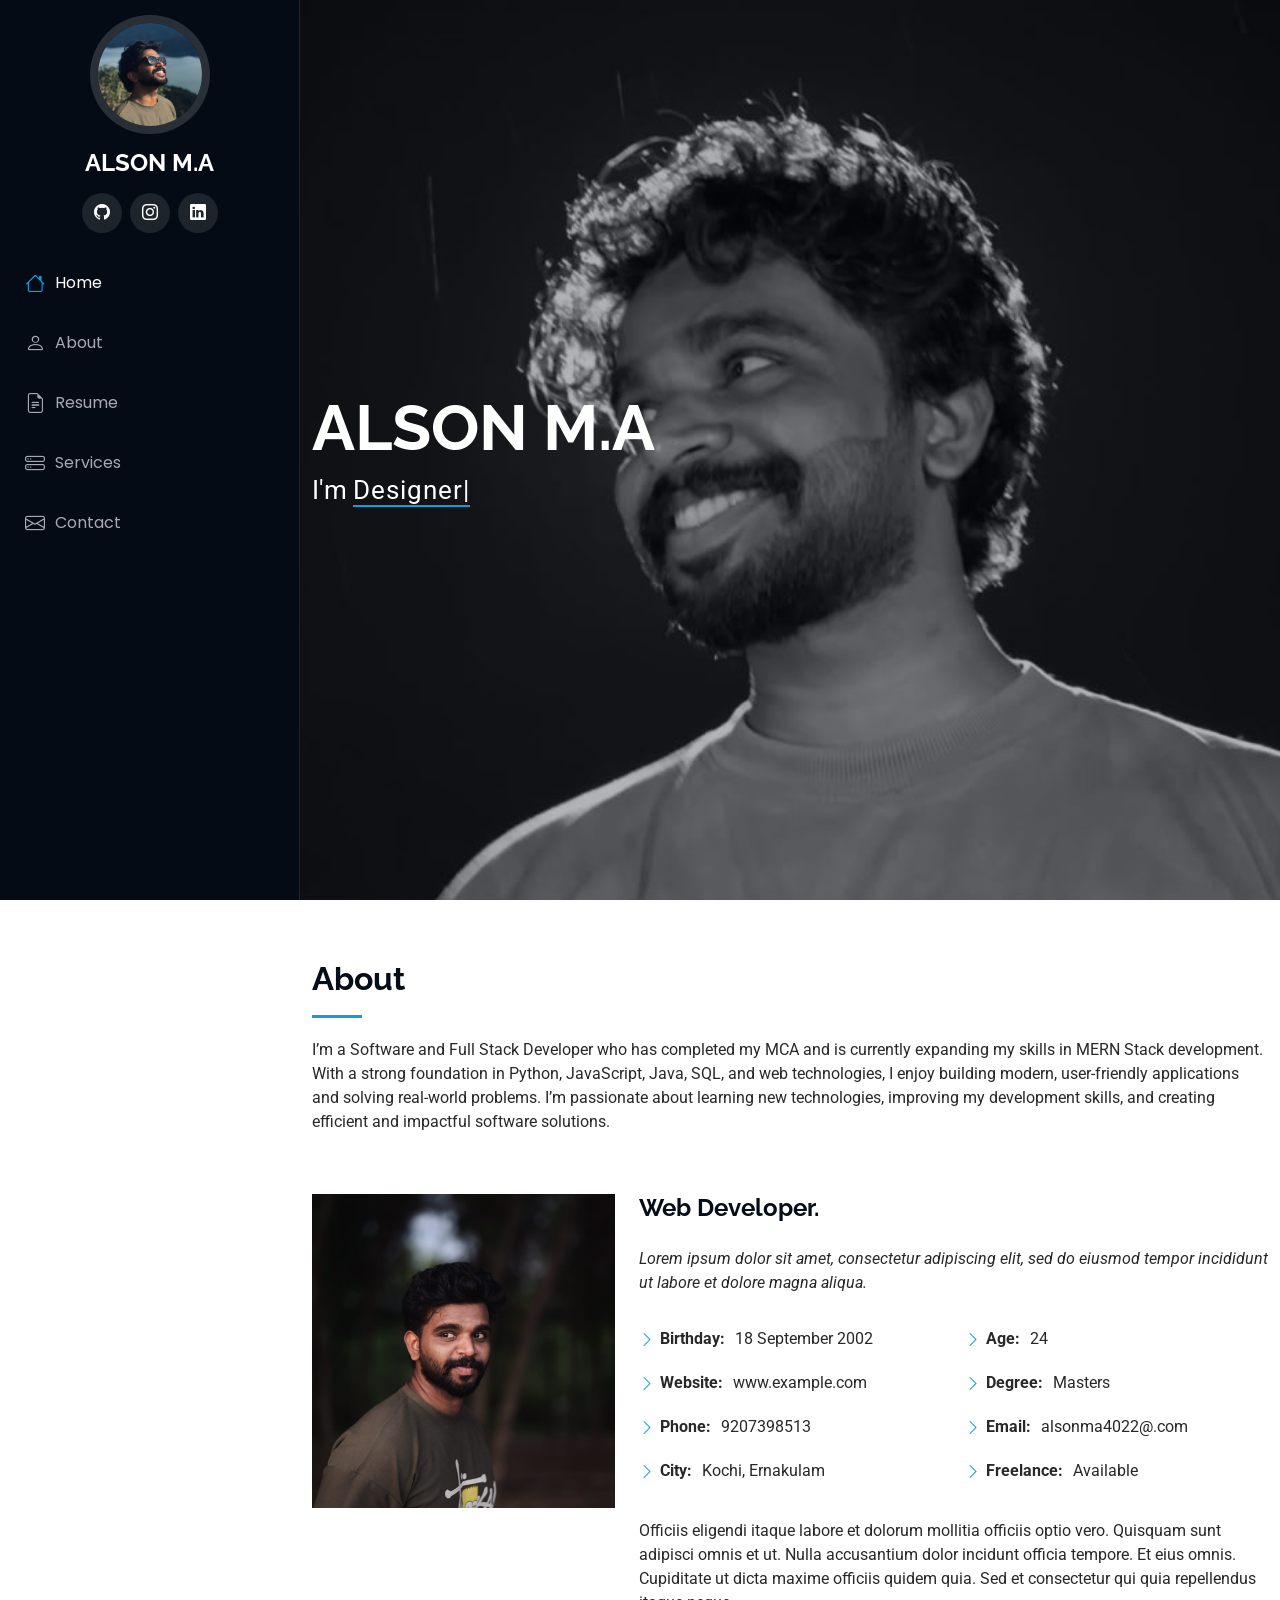
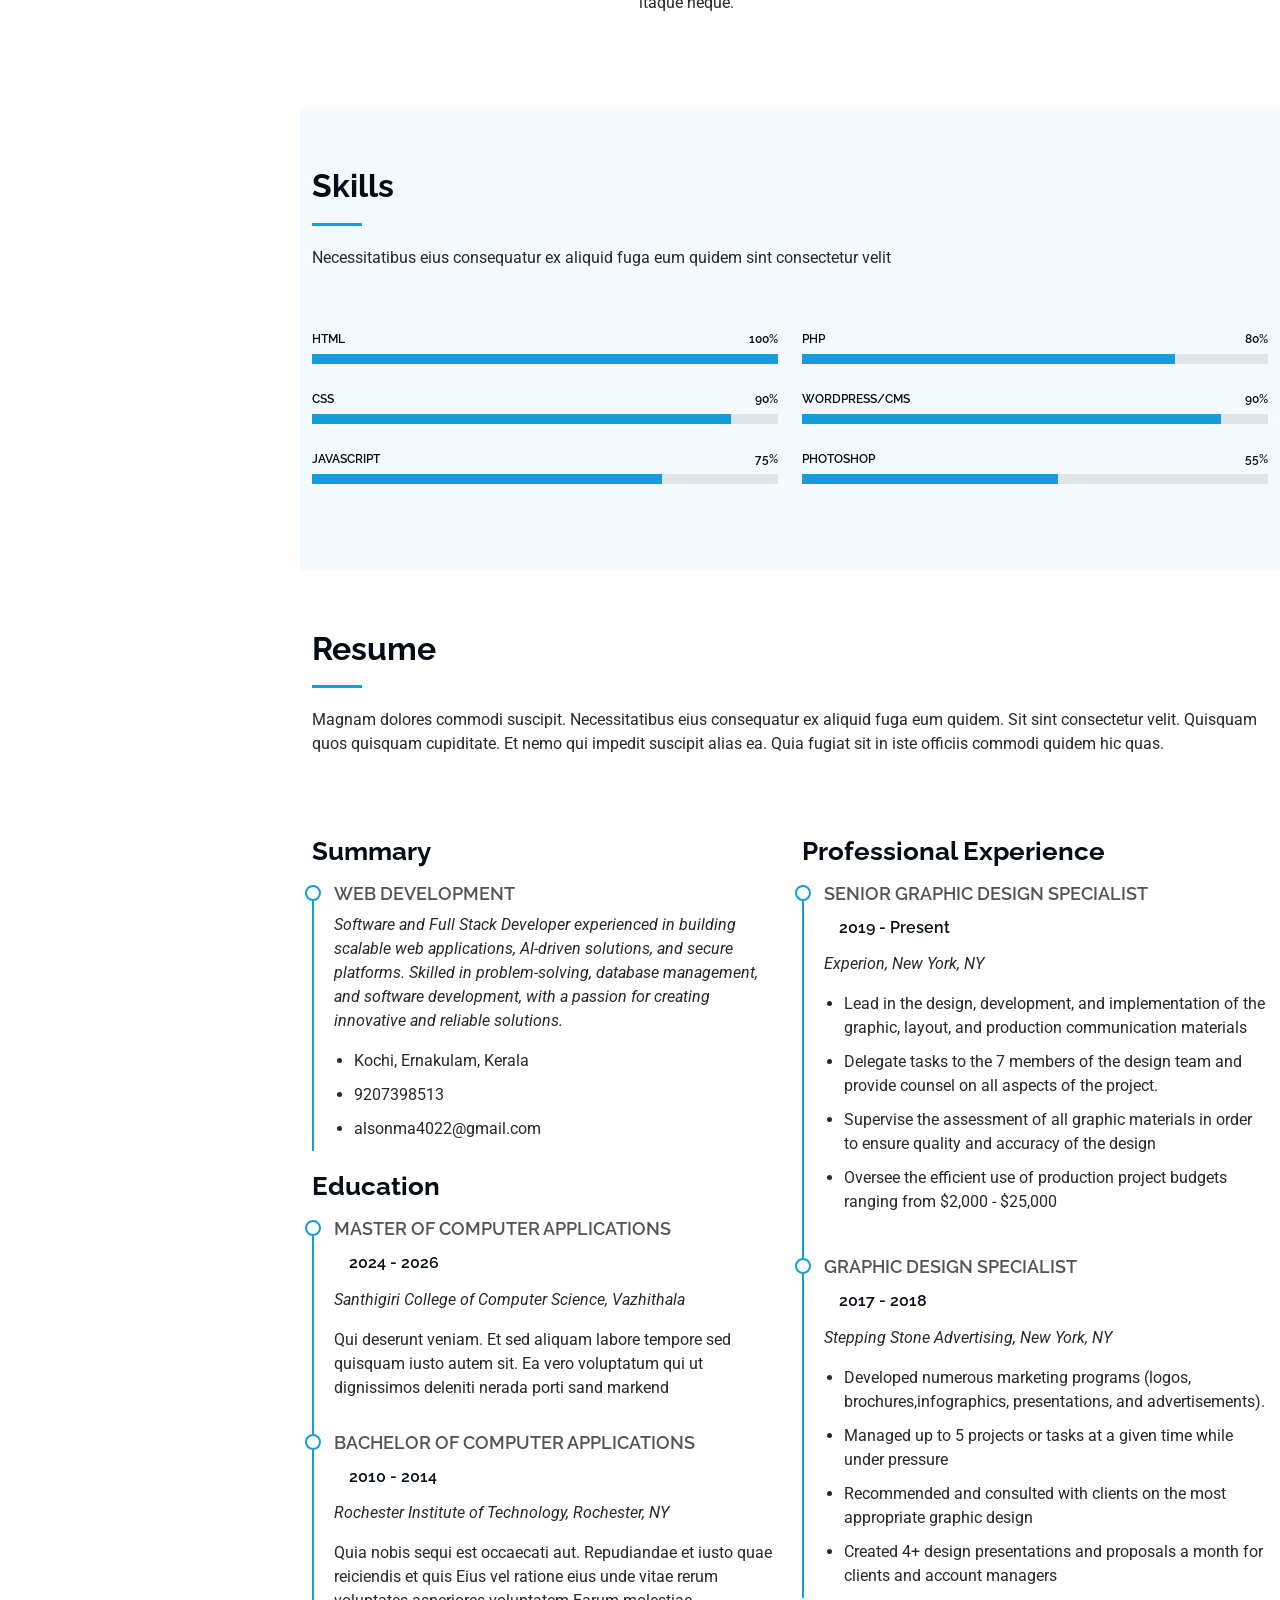
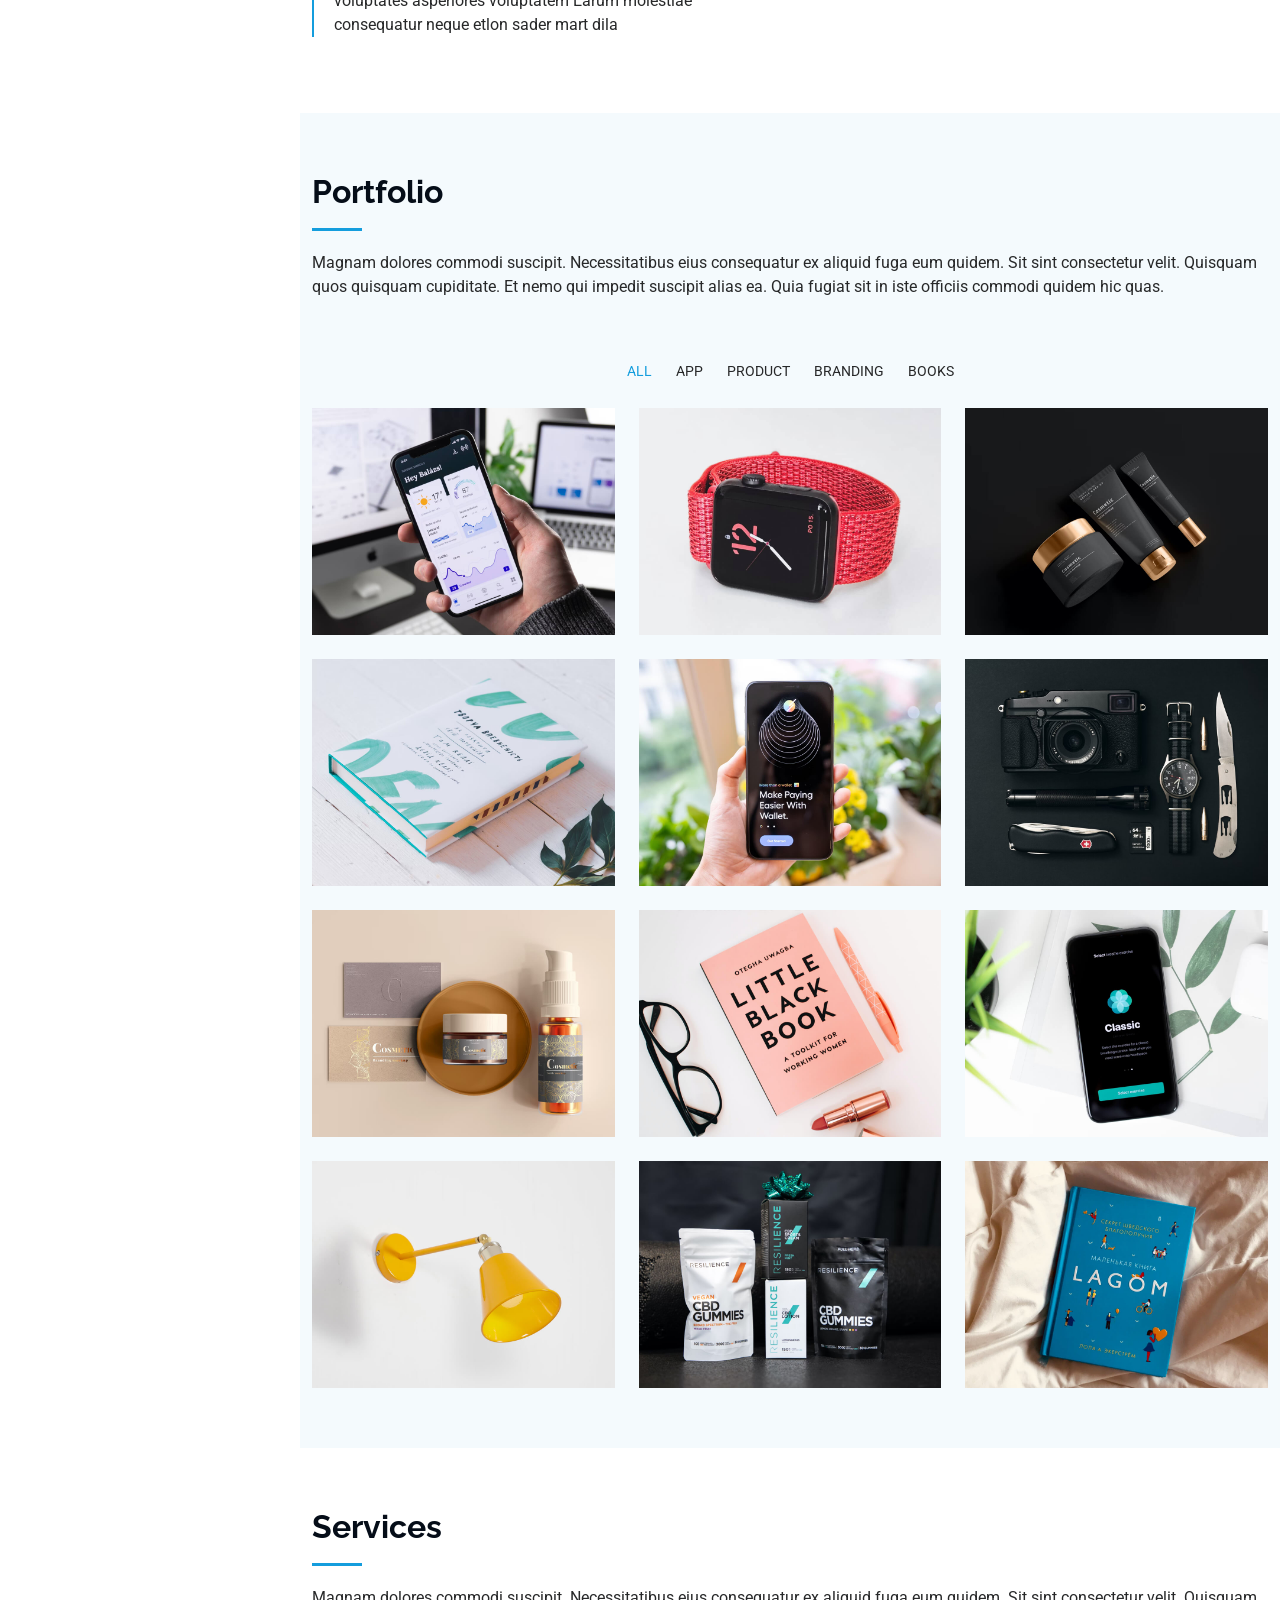
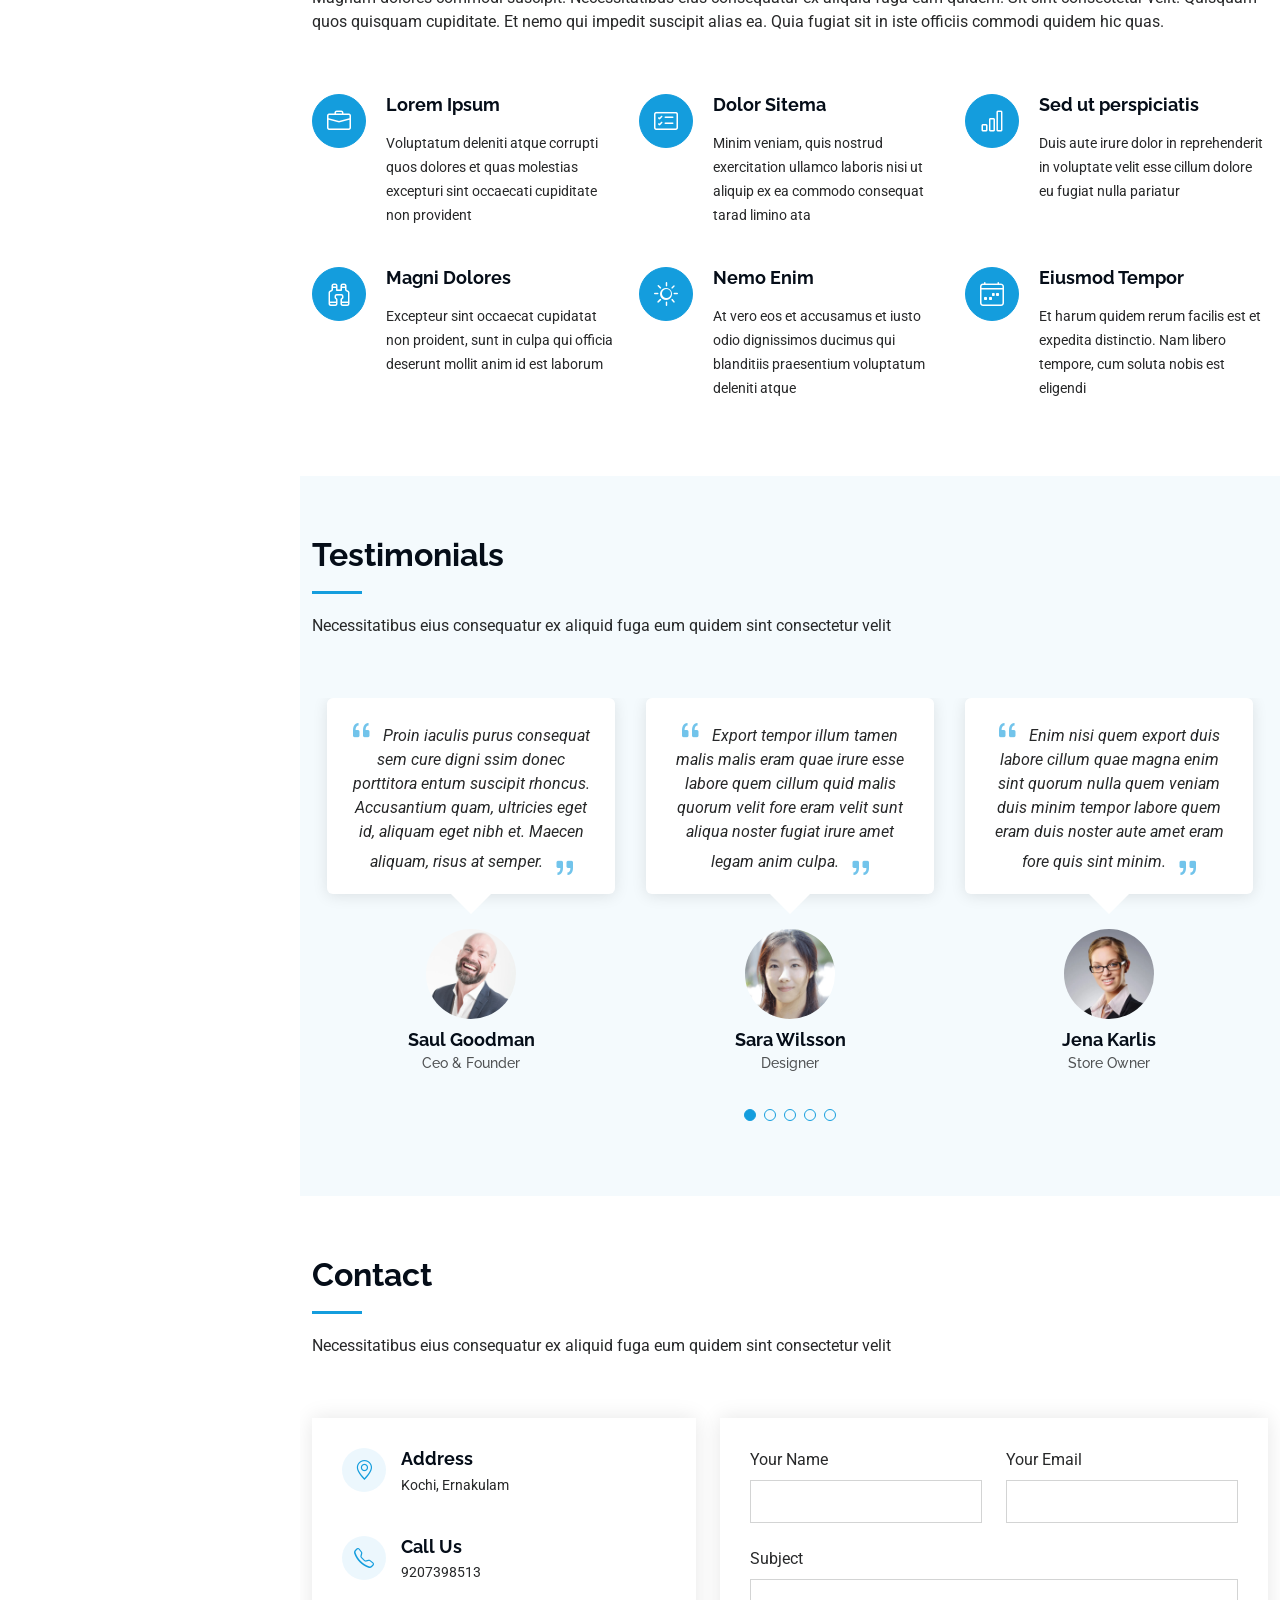
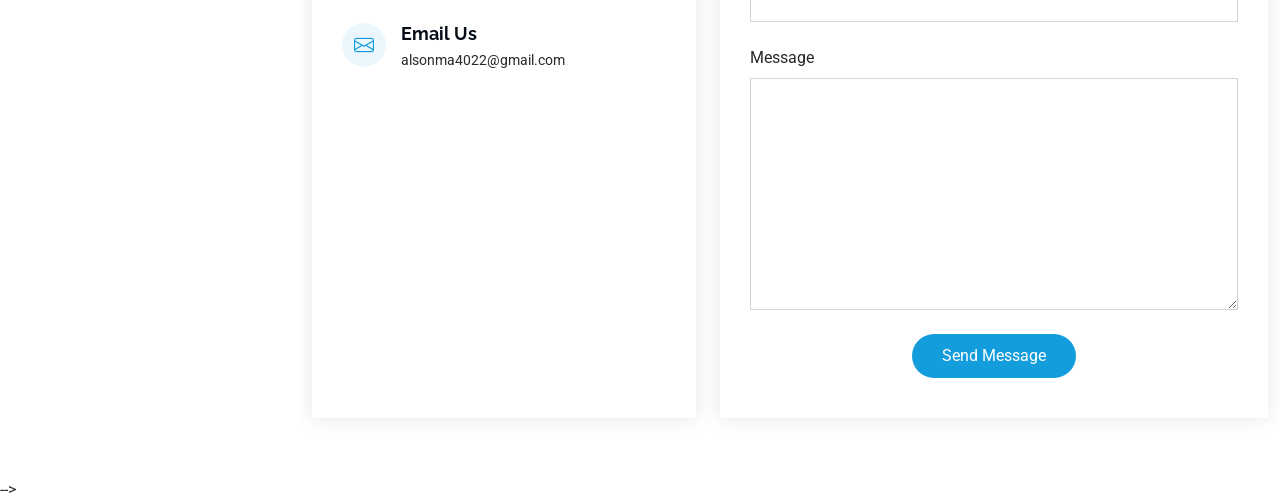
==== index.html @ c5ca5226 "First commit" ====
<!DOCTYPE html>
<html lang="en">

<head>
  <meta charset="utf-8">
  <meta content="width=device-width, initial-scale=1.0" name="viewport">
  <title>ALSON M.A</title>
  <meta content="" name="description">
  <meta content="" name="keywords">

  <!-- Favicons -->
  <link href="assets/img/favicon.png" rel="icon">
  <link href="assets/img/apple-touch-icon.png" rel="apple-touch-icon">

  <!-- Fonts -->
  <link href="https://fonts.googleapis.com" rel="preconnect">
  <link href="https://fonts.gstatic.com" rel="preconnect" crossorigin>
  <link href="https://fonts.googleapis.com/css2?family=Roboto:ital,wght@0,100;0,300;0,400;0,500;0,700;0,900;1,100;1,300;1,400;1,500;1,700;1,900&family=Poppins:ital,wght@0,100;0,200;0,300;0,400;0,500;0,600;0,700;0,800;0,900;1,100;1,200;1,300;1,400;1,500;1,600;1,700;1,800;1,900&family=Raleway:ital,wght@0,100;0,200;0,300;0,400;0,500;0,600;0,700;0,800;0,900;1,100;1,200;1,300;1,400;1,500;1,600;1,700;1,800;1,900&display=swap" rel="stylesheet">

  <!-- Vendor CSS Files -->
  <link href="assets/vendor/bootstrap/css/bootstrap.min.css" rel="stylesheet">
  <link href="assets/vendor/bootstrap-icons/bootstrap-icons.css" rel="stylesheet">
  <link href="assets/vendor/aos/aos.css" rel="stylesheet">
  <link href="assets/vendor/glightbox/css/glightbox.min.css" rel="stylesheet">
  <link href="assets/vendor/swiper/swiper-bundle.min.css" rel="stylesheet">

  <!-- Main CSS File -->
  <link href="assets/css/main.css" rel="stylesheet">

</head>

<body class="index-page">

  <header id="header" class="header dark-background d-flex flex-column">
    <i class="header-toggle d-xl-none bi bi-list"></i>

    <div class="profile-img">
      <img src="assets/img/upper.jpeg" alt="" class="img-fluid rounded-circle">
    </div>

    <a href="index.html" class="logo d-flex align-items-center justify-content-center">
      <!-- Uncomment the line below if you also wish to use an image logo -->
      <!-- <img src="assets/img/logo.png" alt=""> -->
      <h1 class="sitename">ALSON M.A</h1>
    </a>

    <div class="social-links text-center">
      <a href="https://github.com/alsonma" class="twitter"><i class="bi bi-github"></i></a>
      <!-- <a href="#" class="facebook"><i class="bi bi-facebook"></i></a> -->
      <a href="https://www.instagram.com/m.a_alson?igsh=MXd1YWRseTZoY2UweQ%3D%3D&utm_source=qr" class="instagram"><i class="bi bi-instagram"></i></a>
      <a href="www.linkedin.com/in/m-a-alson" class="linkedin"><i class="bi bi-linkedin"></i></a>
    </div>

    <nav id="navmenu" class="navmenu">
      <ul>
        <li><a href="#hero" class="active"><i class="bi bi-house navicon"></i>Home</a></li>
        <li><a href="#about"><i class="bi bi-person navicon"></i> About</a></li>
        <li><a href="#resume"><i class="bi bi-file-earmark-text navicon"></i> Resume</a></li>
        <!-- <li><a href="#portfolio"><i class="bi bi-images navicon"></i> Portfolio</a></li> -->
        <li><a href="#services"><i class="bi bi-hdd-stack navicon"></i> Services</a></li>
        <!-- <li class="dropdown"><a href="#"><i class="bi bi-menu-button navicon"></i> <span>Dropdown</span> <i class="bi bi-chevron-down toggle-dropdown"></i></a>
          <ul>
            <li><a href="#">Dropdown 1</a></li>
            <li class="dropdown"><a href="#"><span>Deep Dropdown</span> <i class="bi bi-chevron-down toggle-dropdown"></i></a>
              <ul>
                <li><a href="#">Deep Dropdown 1</a></li>
                <li><a href="#">Deep Dropdown 2</a></li>
                <li><a href="#">Deep Dropdown 3</a></li>
                <li><a href="#">Deep Dropdown 4</a></li>
                <li><a href="#">Deep Dropdown 5</a></li>
              </ul>
            </li>
            <li><a href="#">Dropdown 2</a></li>
            <li><a href="#">Dropdown 3</a></li>
            <li><a href="#">Dropdown 4</a></li>
          </ul>
        </li> -->
        <li><a href="#contact"><i class="bi bi-envelope navicon"></i> Contact</a></li>
      </ul>
    </nav>

  </header>

  <main class="main">

    <!-- Hero Section -->
    <section id="hero" class="hero section dark-background">

      <img src="assets/img/bw.jpeg" alt="" data-aos="fade-in" class="">

      <div class="container" data-aos="fade-up" data-aos-delay="100">
        <h2>ALSON M.A</h2>
        <p>I'm <span class="typed" data-typed-items="Designer, Developer, Freelancer, Photographer">DEVELOPER</span><span class="typed-cursor typed-cursor--blink" aria-hidden="true"></span><span class="typed-cursor typed-cursor--blink" aria-hidden="true"></span></p>
      </div>

    </section><!-- /Hero Section -->

    <!-- About Section -->
    <section id="about" class="about section">

      <!-- Section Title -->
      <div class="container section-title" data-aos="fade-up">
        <h2>About</h2>
        <p>I’m a Software and Full Stack Developer who has completed my MCA and is currently expanding my skills in MERN Stack development. With a strong foundation in Python, JavaScript, Java, SQL, and web technologies, I enjoy building modern, user-friendly applications and solving real-world problems. I’m passionate about learning new technologies, improving my development skills, and creating efficient and impactful software solutions.
</p>

        </div><!-- End Section Title -->

      <div class="container" data-aos="fade-up" data-aos-delay="100">

        <div class="row gy-4 justify-content-center">
          <div class="col-lg-4">
            <img src="assets/img/straight.jpeg" class="img-fluid" alt="">
          </div>
          <div class="col-lg-8 content">
            <h2>Web Developer.</h2>
            <p class="fst-italic py-3">
              Lorem ipsum dolor sit amet, consectetur adipiscing elit, sed do eiusmod tempor incididunt ut labore et dolore
              magna aliqua.
            </p>
            <div class="row">
              <div class="col-lg-6">
                <ul>
                  <li><i class="bi bi-chevron-right"></i> <strong>Birthday:</strong> <span>18 September 2002</span></li>
                  <li><i class="bi bi-chevron-right"></i> <strong>Website:</strong> <span>www.example.com</span></li>
                  <li><i class="bi bi-chevron-right"></i> <strong>Phone:</strong> <span>9207398513</span></li>
                  <li><i class="bi bi-chevron-right"></i> <strong>City:</strong> <span>Kochi, Ernakulam</span></li>
                </ul>
              </div>
              <div class="col-lg-6">
                <ul>
                  <li><i class="bi bi-chevron-right"></i> <strong>Age:</strong> <span>24</span></li>
                  <li><i class="bi bi-chevron-right"></i> <strong>Degree:</strong> <span>Masters</span></li>
                  <li><i class="bi bi-chevron-right"></i> <strong>Email:</strong> <span>alsonma4022@.com</span></li>
                  <li><i class="bi bi-chevron-right"></i> <strong>Freelance:</strong> <span>Available</span></li>
                </ul>
              </div>
            </div>
            <p class="py-3">
              Officiis eligendi itaque labore et dolorum mollitia officiis optio vero. Quisquam sunt adipisci omnis et ut. Nulla accusantium dolor incidunt officia tempore. Et eius omnis.
              Cupiditate ut dicta maxime officiis quidem quia. Sed et consectetur qui quia repellendus itaque neque.
            </p>
          </div>
        </div>

      </div>

    </section><!-- /About Section -->

    <!-- Stats Section -->
    <!-- <section id="stats" class="stats section">

      <div class="container" data-aos="fade-up" data-aos-delay="100">

        <div class="row gy-4">

          <div class="col-lg-3 col-md-6">
            <div class="stats-item">
              <i class="bi bi-emoji-smile"></i>
              <span data-purecounter-start="0" data-purecounter-end="232" data-purecounter-duration="1" class="purecounter"></span>
              <p><strong>Happy Clients</strong> <span>consequuntur quae</span></p>
            </div>
          </div>

          <div class="col-lg-3 col-md-6">
            <div class="stats-item">
              <i class="bi bi-journal-richtext"></i>
              <span data-purecounter-start="0" data-purecounter-end="521" data-purecounter-duration="1" class="purecounter"></span>
              <p><strong>Projects</strong> <span>adipisci atque cum quia aut</span></p>
            </div>
          </div>

          <div class="col-lg-3 col-md-6">
            <div class="stats-item">
              <i class="bi bi-headset"></i>
              <span data-purecounter-start="0" data-purecounter-end="1453" data-purecounter-duration="1" class="purecounter"></span>
              <p><strong>Hours Of Support</strong> <span>aut commodi quaerat</span></p>
            </div>
          </div>

          <div class="col-lg-3 col-md-6">
            <div class="stats-item">
              <i class="bi bi-people"></i>
              <span data-purecounter-start="0" data-purecounter-end="32" data-purecounter-duration="1" class="purecounter"></span>
              <p><strong>Hard Workers</strong> <span>rerum asperiores dolor</span></p>
            </div>
          </div>

        </div>

      </div>

    </section> -->
    <!-- /Stats Section -->

    <!-- Skills Section -->
    <section id="skills" class="skills section light-background">

      <!-- Section Title -->
      <div class="container section-title" data-aos="fade-up">
        <h2>Skills</h2>
        <p>Necessitatibus eius consequatur ex aliquid fuga eum quidem sint consectetur velit</p>
      </div><!-- End Section Title -->

      <div class="container" data-aos="fade-up" data-aos-delay="100">

        <div class="row skills-content skills-animation">

          <div class="col-lg-6">

            <div class="progress">
              <span class="skill"><span>HTML</span> <i class="val">100%</i></span>
              <div class="progress-bar-wrap">
                <div class="progress-bar" role="progressbar" aria-valuenow="100" aria-valuemin="0" aria-valuemax="100"></div>
              </div>
            </div><!-- End Skills Item -->

            <div class="progress">
              <span class="skill"><span>CSS</span> <i class="val">90%</i></span>
              <div class="progress-bar-wrap">
                <div class="progress-bar" role="progressbar" aria-valuenow="90" aria-valuemin="0" aria-valuemax="100"></div>
              </div>
            </div><!-- End Skills Item -->

            <div class="progress">
              <span class="skill"><span>JavaScript</span> <i class="val">75%</i></span>
              <div class="progress-bar-wrap">
                <div class="progress-bar" role="progressbar" aria-valuenow="75" aria-valuemin="0" aria-valuemax="100"></div>
              </div>
            </div><!-- End Skills Item -->

          </div>

          <div class="col-lg-6">

            <div class="progress">
              <span class="skill"><span>PHP</span> <i class="val">80%</i></span>
              <div class="progress-bar-wrap">
                <div class="progress-bar" role="progressbar" aria-valuenow="80" aria-valuemin="0" aria-valuemax="100"></div>
              </div>
            </div><!-- End Skills Item -->

            <div class="progress">
              <span class="skill"><span>WordPress/CMS</span> <i class="val">90%</i></span>
              <div class="progress-bar-wrap">
                <div class="progress-bar" role="progressbar" aria-valuenow="90" aria-valuemin="0" aria-valuemax="100"></div>
              </div>
            </div><!-- End Skills Item -->

            <div class="progress">
              <span class="skill"><span>Photoshop</span> <i class="val">55%</i></span>
              <div class="progress-bar-wrap">
                <div class="progress-bar" role="progressbar" aria-valuenow="55" aria-valuemin="0" aria-valuemax="100"></div>
              </div>
            </div><!-- End Skills Item -->

          </div>

        </div>

      </div>

    </section><!-- /Skills Section -->

    <!-- Resume Section -->
    <section id="resume" class="resume section">

      <!-- Section Title -->
      <div class="container section-title" data-aos="fade-up">
        <h2>Resume</h2>
        <p>Magnam dolores commodi suscipit. Necessitatibus eius consequatur ex aliquid fuga eum quidem. Sit sint consectetur velit. Quisquam quos quisquam cupiditate. Et nemo qui impedit suscipit alias ea. Quia fugiat sit in iste officiis commodi quidem hic quas.</p>
      </div><!-- End Section Title -->

      <div class="container">

        <div class="row">

          <div class="col-lg-6" data-aos="fade-up" data-aos-delay="100">
            <h3 class="resume-title">Summary</h3>

            <div class="resume-item pb-0">
              <h4>WEB DEVELOPMENT</h4>
              <p><em>Software and Full Stack Developer experienced in building scalable web applications, AI-driven solutions, and secure platforms. Skilled in problem-solving, database management, and software development, with a passion for creating innovative and reliable solutions.</em></p>
              <ul>
                <li>Kochi, Ernakulam, Kerala</li>
                <li>9207398513</li>
                <li>alsonma4022@gmail.com</li>
              </ul>
            </div><!-- Edn Resume Item -->

            <h3 class="resume-title">Education</h3>
            <div class="resume-item">
              <h4>Master of Computer Applications</h4>
              <h5>2024 - 2026</h5>
              <p><em>Santhigiri College of Computer Science, Vazhithala</em></p>
              <p>Qui deserunt veniam. Et sed aliquam labore tempore sed quisquam iusto autem sit. Ea vero voluptatum qui ut dignissimos deleniti nerada porti sand markend</p>
            </div><!-- Edn Resume Item -->

            <div class="resume-item">
              <h4>Bachelor of Computer Applications</h4>
              <h5>2010 - 2014</h5>
              <p><em>Rochester Institute of Technology, Rochester, NY</em></p>
              <p>Quia nobis sequi est occaecati aut. Repudiandae et iusto quae reiciendis et quis Eius vel ratione eius unde vitae rerum voluptates asperiores voluptatem Earum molestiae consequatur neque etlon sader mart dila</p>
            </div><!-- Edn Resume Item -->
            
          </div>
          

          <div class="col-lg-6" data-aos="fade-up" data-aos-delay="200">
            <h3 class="resume-title">Professional Experience</h3>
            <div class="resume-item">
              <h4>Senior graphic design specialist</h4>
              <h5>2019 - Present</h5>
              <p><em>Experion, New York, NY </em></p>
              <ul>
                <li>Lead in the design, development, and implementation of the graphic, layout, and production communication materials</li>
                <li>Delegate tasks to the 7 members of the design team and provide counsel on all aspects of the project. </li>
                <li>Supervise the assessment of all graphic materials in order to ensure quality and accuracy of the design</li>
                <li>Oversee the efficient use of production project budgets ranging from $2,000 - $25,000</li>
              </ul>
            </div><!-- Edn Resume Item -->

            <div class="resume-item">
              <h4>Graphic design specialist</h4>
              <h5>2017 - 2018</h5>
              <p><em>Stepping Stone Advertising, New York, NY</em></p>
              <ul>
                <li>Developed numerous marketing programs (logos, brochures,infographics, presentations, and advertisements).</li>
                <li>Managed up to 5 projects or tasks at a given time while under pressure</li>
                <li>Recommended and consulted with clients on the most appropriate graphic design</li>
                <li>Created 4+ design presentations and proposals a month for clients and account managers</li>
              </ul>
            </div><!-- Edn Resume Item -->

          </div>

        </div>

      </div>

    </section><!-- /Resume Section -->

    <!-- Portfolio Section -->
    <section id="portfolio" class="portfolio section light-background">

      <!-- Section Title -->
      <div class="container section-title" data-aos="fade-up">
        <h2>Portfolio</h2>
        <p>Magnam dolores commodi suscipit. Necessitatibus eius consequatur ex aliquid fuga eum quidem. Sit sint consectetur velit. Quisquam quos quisquam cupiditate. Et nemo qui impedit suscipit alias ea. Quia fugiat sit in iste officiis commodi quidem hic quas.</p>
      </div><!-- End Section Title -->

      <div class="container">

        <div class="isotope-layout" data-default-filter="*" data-layout="masonry" data-sort="original-order">

          <ul class="portfolio-filters isotope-filters" data-aos="fade-up" data-aos-delay="100">
            <li data-filter="*" class="filter-active">All</li>
            <li data-filter=".filter-app">App</li>
            <li data-filter=".filter-product">Product</li>
            <li data-filter=".filter-branding">Branding</li>
            <li data-filter=".filter-books">Books</li>
          </ul><!-- End Portfolio Filters -->

          <div class="row gy-4 isotope-container" data-aos="fade-up" data-aos-delay="200">

            <div class="col-lg-4 col-md-6 portfolio-item isotope-item filter-app">
              <div class="portfolio-content h-100">
                <img src="assets/img/portfolio/app-1.jpg" class="img-fluid" alt="">
                <div class="portfolio-info">
                  <h4>App 1</h4>
                  <p>Lorem ipsum, dolor sit amet consectetur</p>
                  <a href="assets/img/portfolio/app-1.jpg" title="App 1" data-gallery="portfolio-gallery-app" class="glightbox preview-link"><i class="bi bi-zoom-in"></i></a>
                  <a href="portfolio-details.html" title="More Details" class="details-link"><i class="bi bi-link-45deg"></i></a>
                </div>
              </div>
            </div><!-- End Portfolio Item -->

            <div class="col-lg-4 col-md-6 portfolio-item isotope-item filter-product">
              <div class="portfolio-content h-100">
                <img src="assets/img/portfolio/product-1.jpg" class="img-fluid" alt="">
                <div class="portfolio-info">
                  <h4>Product 1</h4>
                  <p>Lorem ipsum, dolor sit amet consectetur</p>
                  <a href="assets/img/portfolio/product-1.jpg" title="Product 1" data-gallery="portfolio-gallery-product" class="glightbox preview-link"><i class="bi bi-zoom-in"></i></a>
                  <a href="portfolio-details.html" title="More Details" class="details-link"><i class="bi bi-link-45deg"></i></a>
                </div>
              </div>
            </div><!-- End Portfolio Item -->

            <div class="col-lg-4 col-md-6 portfolio-item isotope-item filter-branding">
              <div class="portfolio-content h-100">
                <img src="assets/img/portfolio/branding-1.jpg" class="img-fluid" alt="">
                <div class="portfolio-info">
                  <h4>Branding 1</h4>
                  <p>Lorem ipsum, dolor sit amet consectetur</p>
                  <a href="assets/img/portfolio/branding-1.jpg" title="Branding 1" data-gallery="portfolio-gallery-branding" class="glightbox preview-link"><i class="bi bi-zoom-in"></i></a>
                  <a href="portfolio-details.html" title="More Details" class="details-link"><i class="bi bi-link-45deg"></i></a>
                </div>
              </div>
            </div><!-- End Portfolio Item -->

            <div class="col-lg-4 col-md-6 portfolio-item isotope-item filter-books">
              <div class="portfolio-content h-100">
                <img src="assets/img/portfolio/books-1.jpg" class="img-fluid" alt="">
                <div class="portfolio-info">
                  <h4>Books 1</h4>
                  <p>Lorem ipsum, dolor sit amet consectetur</p>
                  <a href="assets/img/portfolio/books-1.jpg" title="Branding 1" data-gallery="portfolio-gallery-book" class="glightbox preview-link"><i class="bi bi-zoom-in"></i></a>
                  <a href="portfolio-details.html" title="More Details" class="details-link"><i class="bi bi-link-45deg"></i></a>
                </div>
              </div>
            </div><!-- End Portfolio Item -->

            <div class="col-lg-4 col-md-6 portfolio-item isotope-item filter-app">
              <div class="portfolio-content h-100">
                <img src="assets/img/portfolio/app-2.jpg" class="img-fluid" alt="">
                <div class="portfolio-info">
                  <h4>App 2</h4>
                  <p>Lorem ipsum, dolor sit amet consectetur</p>
                  <a href="assets/img/portfolio/app-2.jpg" title="App 2" data-gallery="portfolio-gallery-app" class="glightbox preview-link"><i class="bi bi-zoom-in"></i></a>
                  <a href="portfolio-details.html" title="More Details" class="details-link"><i class="bi bi-link-45deg"></i></a>
                </div>
              </div>
            </div><!-- End Portfolio Item -->

            <div class="col-lg-4 col-md-6 portfolio-item isotope-item filter-product">
              <div class="portfolio-content h-100">
                <img src="assets/img/portfolio/product-2.jpg" class="img-fluid" alt="">
                <div class="portfolio-info">
                  <h4>Product 2</h4>
                  <p>Lorem ipsum, dolor sit amet consectetur</p>
                  <a href="assets/img/portfolio/product-2.jpg" title="Product 2" data-gallery="portfolio-gallery-product" class="glightbox preview-link"><i class="bi bi-zoom-in"></i></a>
                  <a href="portfolio-details.html" title="More Details" class="details-link"><i class="bi bi-link-45deg"></i></a>
                </div>
              </div>
            </div><!-- End Portfolio Item -->

            <div class="col-lg-4 col-md-6 portfolio-item isotope-item filter-branding">
              <div class="portfolio-content h-100">
                <img src="assets/img/portfolio/branding-2.jpg" class="img-fluid" alt="">
                <div class="portfolio-info">
                  <h4>Branding 2</h4>
                  <p>Lorem ipsum, dolor sit amet consectetur</p>
                  <a href="assets/img/portfolio/branding-2.jpg" title="Branding 2" data-gallery="portfolio-gallery-branding" class="glightbox preview-link"><i class="bi bi-zoom-in"></i></a>
                  <a href="portfolio-details.html" title="More Details" class="details-link"><i class="bi bi-link-45deg"></i></a>
                </div>
              </div>
            </div><!-- End Portfolio Item -->

            <div class="col-lg-4 col-md-6 portfolio-item isotope-item filter-books">
              <div class="portfolio-content h-100">
                <img src="assets/img/portfolio/books-2.jpg" class="img-fluid" alt="">
                <div class="portfolio-info">
                  <h4>Books 2</h4>
                  <p>Lorem ipsum, dolor sit amet consectetur</p>
                  <a href="assets/img/portfolio/books-2.jpg" title="Branding 2" data-gallery="portfolio-gallery-book" class="glightbox preview-link"><i class="bi bi-zoom-in"></i></a>
                  <a href="portfolio-details.html" title="More Details" class="details-link"><i class="bi bi-link-45deg"></i></a>
                </div>
              </div>
            </div><!-- End Portfolio Item -->

            <div class="col-lg-4 col-md-6 portfolio-item isotope-item filter-app">
              <div class="portfolio-content h-100">
                <img src="assets/img/portfolio/app-3.jpg" class="img-fluid" alt="">
                <div class="portfolio-info">
                  <h4>App 3</h4>
                  <p>Lorem ipsum, dolor sit amet consectetur</p>
                  <a href="assets/img/portfolio/app-3.jpg" title="App 3" data-gallery="portfolio-gallery-app" class="glightbox preview-link"><i class="bi bi-zoom-in"></i></a>
                  <a href="portfolio-details.html" title="More Details" class="details-link"><i class="bi bi-link-45deg"></i></a>
                </div>
              </div>
            </div><!-- End Portfolio Item -->

            <div class="col-lg-4 col-md-6 portfolio-item isotope-item filter-product">
              <div class="portfolio-content h-100">
                <img src="assets/img/portfolio/product-3.jpg" class="img-fluid" alt="">
                <div class="portfolio-info">
                  <h4>Product 3</h4>
                  <p>Lorem ipsum, dolor sit amet consectetur</p>
                  <a href="assets/img/portfolio/product-3.jpg" title="Product 3" data-gallery="portfolio-gallery-product" class="glightbox preview-link"><i class="bi bi-zoom-in"></i></a>
                  <a href="portfolio-details.html" title="More Details" class="details-link"><i class="bi bi-link-45deg"></i></a>
                </div>
              </div>
            </div><!-- End Portfolio Item -->

            <div class="col-lg-4 col-md-6 portfolio-item isotope-item filter-branding">
              <div class="portfolio-content h-100">
                <img src="assets/img/portfolio/branding-3.jpg" class="img-fluid" alt="">
                <div class="portfolio-info">
                  <h4>Branding 3</h4>
                  <p>Lorem ipsum, dolor sit amet consectetur</p>
                  <a href="assets/img/portfolio/branding-3.jpg" title="Branding 2" data-gallery="portfolio-gallery-branding" class="glightbox preview-link"><i class="bi bi-zoom-in"></i></a>
                  <a href="portfolio-details.html" title="More Details" class="details-link"><i class="bi bi-link-45deg"></i></a>
                </div>
              </div>
            </div><!-- End Portfolio Item -->

            <div class="col-lg-4 col-md-6 portfolio-item isotope-item filter-books">
              <div class="portfolio-content h-100">
                <img src="assets/img/portfolio/books-3.jpg" class="img-fluid" alt="">
                <div class="portfolio-info">
                  <h4>Books 3</h4>
                  <p>Lorem ipsum, dolor sit amet consectetur</p>
                  <a href="assets/img/portfolio/books-3.jpg" title="Branding 3" data-gallery="portfolio-gallery-book" class="glightbox preview-link"><i class="bi bi-zoom-in"></i></a>
                  <a href="portfolio-details.html" title="More Details" class="details-link"><i class="bi bi-link-45deg"></i></a>
                </div>
              </div>
            </div><!-- End Portfolio Item -->

          </div><!-- End Portfolio Container -->

        </div>

      </div>

    </section><!-- /Portfolio Section -->

    <!-- Services Section -->
    <section id="services" class="services section">

      <!-- Section Title -->
      <div class="container section-title" data-aos="fade-up">
        <h2>Services</h2>
        <p>Magnam dolores commodi suscipit. Necessitatibus eius consequatur ex aliquid fuga eum quidem. Sit sint consectetur velit. Quisquam quos quisquam cupiditate. Et nemo qui impedit suscipit alias ea. Quia fugiat sit in iste officiis commodi quidem hic quas.</p>
      </div><!-- End Section Title -->

      <div class="container">

        <div class="row gy-4">

          <div class="col-lg-4 col-md-6 service-item d-flex" data-aos="fade-up" data-aos-delay="100">
            <div class="icon flex-shrink-0"><i class="bi bi-briefcase"></i></div>
            <div>
              <h4 class="title"><a href="service-details.html" class="stretched-link">Lorem Ipsum</a></h4>
              <p class="description">Voluptatum deleniti atque corrupti quos dolores et quas molestias excepturi sint occaecati cupiditate non provident</p>
            </div>
          </div>
          <!-- End Service Item -->

          <div class="col-lg-4 col-md-6 service-item d-flex" data-aos="fade-up" data-aos-delay="200">
            <div class="icon flex-shrink-0"><i class="bi bi-card-checklist"></i></div>
            <div>
              <h4 class="title"><a href="service-details.html" class="stretched-link">Dolor Sitema</a></h4>
              <p class="description">Minim veniam, quis nostrud exercitation ullamco laboris nisi ut aliquip ex ea commodo consequat tarad limino ata</p>
            </div>
          </div><!-- End Service Item -->

          <div class="col-lg-4 col-md-6 service-item d-flex" data-aos="fade-up" data-aos-delay="300">
            <div class="icon flex-shrink-0"><i class="bi bi-bar-chart"></i></div>
            <div>
              <h4 class="title"><a href="service-details.html" class="stretched-link">Sed ut perspiciatis</a></h4>
              <p class="description">Duis aute irure dolor in reprehenderit in voluptate velit esse cillum dolore eu fugiat nulla pariatur</p>
            </div>
          </div><!-- End Service Item -->

          <div class="col-lg-4 col-md-6 service-item d-flex" data-aos="fade-up" data-aos-delay="400">
            <div class="icon flex-shrink-0"><i class="bi bi-binoculars"></i></div>
            <div>
              <h4 class="title"><a href="service-details.html" class="stretched-link">Magni Dolores</a></h4>
              <p class="description">Excepteur sint occaecat cupidatat non proident, sunt in culpa qui officia deserunt mollit anim id est laborum</p>
            </div>
          </div><!-- End Service Item -->

          <div class="col-lg-4 col-md-6 service-item d-flex" data-aos="fade-up" data-aos-delay="500">
            <div class="icon flex-shrink-0"><i class="bi bi-brightness-high"></i></div>
            <div>
              <h4 class="title"><a href="service-details.html" class="stretched-link">Nemo Enim</a></h4>
              <p class="description">At vero eos et accusamus et iusto odio dignissimos ducimus qui blanditiis praesentium voluptatum deleniti atque</p>
            </div>
          </div><!-- End Service Item -->

          <div class="col-lg-4 col-md-6 service-item d-flex" data-aos="fade-up" data-aos-delay="600">
            <div class="icon flex-shrink-0"><i class="bi bi-calendar4-week"></i></div>
            <div>
              <h4 class="title"><a href="service-details.html" class="stretched-link">Eiusmod Tempor</a></h4>
              <p class="description">Et harum quidem rerum facilis est et expedita distinctio. Nam libero tempore, cum soluta nobis est eligendi</p>
            </div>
          </div><!-- End Service Item -->

        </div>

      </div>

    </section><!-- /Services Section -->

    <!-- Testimonials Section -->
    <section id="testimonials" class="testimonials section light-background">

      <!-- Section Title -->
      <div class="container section-title" data-aos="fade-up">
        <h2>Testimonials</h2>
        <p>Necessitatibus eius consequatur ex aliquid fuga eum quidem sint consectetur velit</p>
      </div><!-- End Section Title -->

      <div class="container" data-aos="fade-up" data-aos-delay="100">

        <div class="swiper init-swiper">
          <script type="application/json" class="swiper-config">
            {
              "loop": true,
              "speed": 600,
              "autoplay": {
                "delay": 5000
              },
              "slidesPerView": "auto",
              "pagination": {
                "el": ".swiper-pagination",
                "type": "bullets",
                "clickable": true
              },
              "breakpoints": {
                "320": {
                  "slidesPerView": 1,
                  "spaceBetween": 40
                },
                "1200": {
                  "slidesPerView": 3,
                  "spaceBetween": 1
                }
              }
            }
          </script>
          <div class="swiper-wrapper">

            <div class="swiper-slide">
              <div class="testimonial-item">
                <p>
                  <i class="bi bi-quote quote-icon-left"></i>
                  <span>Proin iaculis purus consequat sem cure digni ssim donec porttitora entum suscipit rhoncus. Accusantium quam, ultricies eget id, aliquam eget nibh et. Maecen aliquam, risus at semper.</span>
                  <i class="bi bi-quote quote-icon-right"></i>
                </p>
                <img src="assets/img/testimonials/testimonials-1.jpg" class="testimonial-img" alt="">
                <h3>Saul Goodman</h3>
                <h4>Ceo &amp; Founder</h4>
              </div>
            </div><!-- End testimonial item -->

            <div class="swiper-slide">
              <div class="testimonial-item">
                <p>
                  <i class="bi bi-quote quote-icon-left"></i>
                  <span>Export tempor illum tamen malis malis eram quae irure esse labore quem cillum quid malis quorum velit fore eram velit sunt aliqua noster fugiat irure amet legam anim culpa.</span>
                  <i class="bi bi-quote quote-icon-right"></i>
                </p>
                <img src="assets/img/testimonials/testimonials-2.jpg" class="testimonial-img" alt="">
                <h3>Sara Wilsson</h3>
                <h4>Designer</h4>
              </div>
            </div><!-- End testimonial item -->

            <div class="swiper-slide">
              <div class="testimonial-item">
                <p>
                  <i class="bi bi-quote quote-icon-left"></i>
                  <span>Enim nisi quem export duis labore cillum quae magna enim sint quorum nulla quem veniam duis minim tempor labore quem eram duis noster aute amet eram fore quis sint minim.</span>
                  <i class="bi bi-quote quote-icon-right"></i>
                </p>
                <img src="assets/img/testimonials/testimonials-3.jpg" class="testimonial-img" alt="">
                <h3>Jena Karlis</h3>
                <h4>Store Owner</h4>
              </div>
            </div><!-- End testimonial item -->

            <div class="swiper-slide">
              <div class="testimonial-item">
                <p>
                  <i class="bi bi-quote quote-icon-left"></i>
                  <span>Fugiat enim eram quae cillum dolore dolor amet nulla culpa multos export minim fugiat dolor enim duis veniam ipsum anim magna sunt elit fore quem dolore labore illum veniam.</span>
                  <i class="bi bi-quote quote-icon-right"></i>
                </p>
                <img src="assets/img/testimonials/testimonials-4.jpg" class="testimonial-img" alt="">
                <h3>Matt Brandon</h3>
                <h4>Freelancer</h4>
              </div>
            </div><!-- End testimonial item -->

            <div class="swiper-slide">
              <div class="testimonial-item">
                <p>
                  <i class="bi bi-quote quote-icon-left"></i>
                  <span>Quis quorum aliqua sint quem legam fore sunt eram irure aliqua veniam tempor noster veniam sunt culpa nulla illum cillum fugiat legam esse veniam culpa fore nisi cillum quid.</span>
                  <i class="bi bi-quote quote-icon-right"></i>
                </p>
                <img src="assets/img/testimonials/testimonials-5.jpg" class="testimonial-img" alt="">
                <h3>John Larson</h3>
                <h4>Entrepreneur</h4>
              </div>
            </div><!-- End testimonial item -->

          </div>
          <div class="swiper-pagination"></div>
        </div>

      </div>

    </section><!-- /Testimonials Section -->

    <!-- Contact Section -->
    <section id="contact" class="contact section">

      <!-- Section Title -->
      <div class="container section-title" data-aos="fade-up">
        <h2>Contact</h2>
        <p>Necessitatibus eius consequatur ex aliquid fuga eum quidem sint consectetur velit</p>
      </div><!-- End Section Title -->

      <div class="container" data-aos="fade-up" data-aos-delay="100">

        <div class="row gy-4">

          <div class="col-lg-5">

            <div class="info-wrap">
              <div class="info-item d-flex" data-aos="fade-up" data-aos-delay="200">
                <i class="bi bi-geo-alt flex-shrink-0"></i>
                <div>
                  <h3>Address</h3>
                  <p>Kochi, Ernakulam</p>
                </div>
              </div><!-- End Info Item -->

              <div class="info-item d-flex" data-aos="fade-up" data-aos-delay="300">
                <i class="bi bi-telephone flex-shrink-0"></i>
                <div>
                  <h3>Call Us</h3>
                  <p>9207398513</p>
                </div>
              </div><!-- End Info Item -->

              <div class="info-item d-flex" data-aos="fade-up" data-aos-delay="400">
                <i class="bi bi-envelope flex-shrink-0"></i>
                <div>
                  <h3>Email Us</h3>
                  <p>alsonma4022@gmail.com</p>
                </div>
              </div><!-- End Info Item -->

              <iframe src="https://www.google.com/maps/embed?pb=!1m17!1m12!1m3!1d14227.428914482818!2d76.25949765!3d9.89599455!2m3!1f0!2f0!3f0!3m2!1i1024!2i768!4f13.1!3m2!1m1!2s!5e1!3m2!1sen!2sin!4v1786614306928!5m2!1sen!2sin" frameborder="0" style="border:0; width: 100%; height: 270px;" allowfullscreen="" loading="lazy" referrerpolicy="no-referrer-when-downgrade"></iframe>
            </div>
          </div>

          <div class="col-lg-7">
            <form action="forms/contact.php" method="post" class="php-email-form" data-aos="fade-up" data-aos-delay="200">
              <div class="row gy-4">

                <div class="col-md-6">
                  <label for="name-field" class="pb-2">Your Name</label>
                  <input type="text" name="name" id="name-field" class="form-control" required="">
                </div>

                <div class="col-md-6">
                  <label for="email-field" class="pb-2">Your Email</label>
                  <input type="email" class="form-control" name="email" id="email-field" required="">
                </div>

                <div class="col-md-12">
                  <label for="subject-field" class="pb-2">Subject</label>
                  <input type="text" class="form-control" name="subject" id="subject-field" required="">
                </div>

                <div class="col-md-12">
                  <label for="message-field" class="pb-2">Message</label>
                  <textarea class="form-control" name="message" rows="10" id="message-field" required=""></textarea>
                </div>

                <div class="col-md-12 text-center">
                  <div class="loading">Loading</div>
                  <div class="error-message"></div>
                  <div class="sent-message">Your message has been sent. Thank you!</div>

                  <button type="submit">Send Message</button>
                </div>

              </div>
            </form>
          </div><!-- End Contact Form -->

        </div>

      </div>

    </section><!-- /Contact Section -->

  </main>

   <!-- <footer id="footer" class="footer position-relative light-background">

    <div class="container">
      <div class="copyright text-center ">
        <p>© <span>Copyright</span> <strong class="px-1 sitename">iPortfolio</strong> <span>All Rights Reserved</span></p>
      </div>
      <div class="credits">
        <!-- All the links in the footer should remain intact. -->
        <!-- You can delete the links only if you've purchased the pro version. -->
        <!-- Licensing information: https://bootstrapmade.com/license/ -->
        <!-- Purchase the pro version with working PHP/AJAX contact form: [buy-url] -->
        <!-- Designed by <a href="https://bootstrapmade.com/">BootstrapMade</a> Distributed by <a href="https://themewagon.com">ThemeWagon</a>
      </div>
    </div>

  </footer> --> -->

  <!-- Scroll Top -->
  <a href="#" id="scroll-top" class="scroll-top d-flex align-items-center justify-content-center"><i class="bi bi-arrow-up-short"></i></a>

  <!-- Preloader -->
  <div id="preloader"></div>

  <!-- Vendor JS Files -->
  <script src="assets/vendor/bootstrap/js/bootstrap.bundle.min.js"></script>
  <script src="assets/vendor/php-email-form/validate.js"></script>
  <script src="assets/vendor/aos/aos.js"></script>
  <script src="assets/vendor/typed.js/typed.umd.js"></script>
  <script src="assets/vendor/purecounter/purecounter_vanilla.js"></script>
  <script src="assets/vendor/waypoints/noframework.waypoints.js"></script>
  <script src="assets/vendor/glightbox/js/glightbox.min.js"></script>
  <script src="assets/vendor/imagesloaded/imagesloaded.pkgd.min.js"></script>
  <script src="assets/vendor/isotope-layout/isotope.pkgd.min.js"></script>
  <script src="assets/vendor/swiper/swiper-bundle.min.js"></script>

  <!-- Main JS File -->
  <script src="assets/js/main.js"></script>

</body>

</html>
---- assets/css/main.css ----
/**
* Template Name: iPortfolio
* Template URL: https://bootstrapmade.com/iportfolio-bootstrap-portfolio-websites-template/
* Updated: Jun 29 2024 with Bootstrap v5.3.3
* Author: BootstrapMade.com
* License: https://bootstrapmade.com/license/
*/

/*--------------------------------------------------------------
# Font & Color Variables
# Help: https://bootstrapmade.com/color-system/
--------------------------------------------------------------*/
/* Fonts */
:root {
  --default-font: "Roboto",  system-ui, -apple-system, "Segoe UI", Roboto, "Helvetica Neue", Arial, "Noto Sans", "Liberation Sans", sans-serif, "Apple Color Emoji", "Segoe UI Emoji", "Segoe UI Symbol", "Noto Color Emoji";
  --heading-font: "Raleway",  sans-serif;
  --nav-font: "Poppins",  sans-serif;
}

/* Global Colors - The following color variables are used throughout the website. Updating them here will change the color scheme of the entire website */
:root { 
  --background-color: #ffffff; /* Background color for the entire website, including individual sections */
  --default-color: #272829; /* Default color used for the majority of the text content across the entire website */
  --heading-color: #050d18; /* Color for headings, subheadings and title throughout the website */
  --accent-color: #149ddd; /* Accent color that represents your brand on the website. It's used for buttons, links, and other elements that need to stand out */
  --surface-color: #ffffff; /* The surface color is used as a background of boxed elements within sections, such as cards, icon boxes, or other elements that require a visual separation from the global background. */
  --contrast-color: #ffffff; /* Contrast color for text, ensuring readability against backgrounds of accent, heading, or default colors. */
}

/* Nav Menu Colors - The following color variables are used specifically for the navigation menu. They are separate from the global colors to allow for more customization options */
:root {
  --nav-color: #a8a9b4;  /* The default color of the main navmenu links */
  --nav-hover-color: #ffffff; /* Applied to main navmenu links when they are hovered over or active */
  --nav-mobile-background-color: #040b14; /* Used as the background color for mobile navigation menu */
  --nav-dropdown-background-color: #040b14; /* Used as the background color for dropdown items that appear when hovering over primary navigation items */
  --nav-dropdown-color: #a8a9b4; /* Used for navigation links of the dropdown items in the navigation menu. */
  --nav-dropdown-hover-color: #ffffff; /* Similar to --nav-hover-color, this color is applied to dropdown navigation links when they are hovered over. */
}

/* Color Presets - These classes override global colors when applied to any section or element, providing reuse of the sam color scheme. */

.light-background {
  --background-color: #f4fafd;
  --surface-color: #ffffff;
}

.dark-background {
  --background-color: #040b14;
  --default-color: #ffffff;
  --heading-color: #ffffff;
  --surface-color: #151f2b;
  --contrast-color: #ffffff;
}

/* Smooth scroll */
:root {
  scroll-behavior: smooth;
}

/*--------------------------------------------------------------
# General Styling & Shared Classes
--------------------------------------------------------------*/
body {
  color: var(--default-color);
  background-color: var(--background-color);
  font-family: var(--default-font);
}

a {
  color: var(--accent-color);
  text-decoration: none;
  transition: 0.3s;
}

a:hover {
  color: color-mix(in srgb, var(--accent-color), transparent 25%);
  text-decoration: none;
}

h1,
h2,
h3,
h4,
h5,
h6 {
  color: var(--heading-color);
  font-family: var(--heading-font);
}

/* PHP Email Form Messages
------------------------------*/
.php-email-form .error-message {
  display: none;
  background: #df1529;
  color: #ffffff;
  text-align: left;
  padding: 15px;
  margin-bottom: 24px;
  font-weight: 600;
}

.php-email-form .sent-message {
  display: none;
  color: #ffffff;
  background: #059652;
  text-align: center;
  padding: 15px;
  margin-bottom: 24px;
  font-weight: 600;
}

.php-email-form .loading {
  display: none;
  background: var(--surface-color);
  text-align: center;
  padding: 15px;
  margin-bottom: 24px;
}

.php-email-form .loading:before {
  content: "";
  display: inline-block;
  border-radius: 50%;
  width: 24px;
  height: 24px;
  margin: 0 10px -6px 0;
  border: 3px solid var(--accent-color);
  border-top-color: var(--surface-color);
  animation: php-email-form-loading 1s linear infinite;
}

@keyframes php-email-form-loading {
  0% {
    transform: rotate(0deg);
  }

  100% {
    transform: rotate(360deg);
  }
}

/*--------------------------------------------------------------
# Global Header
--------------------------------------------------------------*/
.header {
  color: var(--default-color);
  background-color: var(--background-color);
  position: fixed;
  top: 0;
  left: 0;
  bottom: 0;
  padding: 0 15px;
  width: 300px;
  transition: all ease-in-out 0.3s;
  overflow-y: auto;
  z-index: 997;
  border-right: 1px solid color-mix(in srgb, var(--default-color), transparent 90%);
}

.header .profile-img img {
  margin: 15px auto;
  display: block;
  width: 120px;
  border: 8px solid color-mix(in srgb, var(--default-color), transparent 85%);
}

.header .logo {
  line-height: 1;
  margin-bottom: 15px;
}

.header .logo img {
  max-height: 32px;
  margin-right: 8px;
}

.header .logo h1 {
  font-size: 24px;
  margin: 0;
  font-weight: 700;
  color: var(--heading-color);
}

.header .social-links {
  margin: 0 0 20px 0;
}

.header .social-links a {
  font-size: 16px;
  display: inline-flex;
  align-items: center;
  justify-content: center;
  background: color-mix(in srgb, var(--default-color), transparent 90%);
  color: var(--default-color);
  margin: 0 2px;
  border-radius: 50%;
  text-align: center;
  width: 40px;
  height: 40px;
  transition: 0.3s;
}

.header .social-links a:hover {
  color: var(--contrast-color);
  background: var(--accent-color);
}

@media (min-width: 1200px) {

  .header~main,
  .header~#footer {
    margin-left: 300px;
  }
}

@media (max-width: 1199px) {
  .header {
    left: -100%;
  }
}

.header.header-show {
  left: 0;
}

.header .header-toggle {
  color: var(--contrast-color);
  background-color: var(--accent-color);
  font-size: 22px;
  display: flex;
  align-items: center;
  justify-content: center;
  width: 40px;
  height: 40px;
  border-radius: 50%;
  cursor: pointer;
  position: fixed;
  top: 15px;
  right: 15px;
  z-index: 9999;
  transition: background-color 0.3s;
}

.header .header-toggle:hover {
  color: var(--contrast-color);
  background-color: color-mix(in srgb, var(--accent-color) 90%, white 15%);
}

/*--------------------------------------------------------------
# Navigation Menu
--------------------------------------------------------------*/
.mobile-nav-toggle {
  display: none;
}

.navmenu {
  padding: 0;
  z-index: 9997;
}

.navmenu ul {
  list-style: none;
  padding: 0 0 20px 0;
  margin: 0;
}

.navmenu a,
.navmenu a:focus {
  color: var(--nav-color);
  padding: 15px 10px;
  font-family: var(--nav-font);
  font-size: 16px;
  font-weight: 400;
  display: flex;
  align-items: center;
  white-space: nowrap;
  transition: 0.3s;
  width: 100%;
}

.navmenu a .navicon,
.navmenu a:focus .navicon {
  font-size: 20px;
  margin-right: 10px;
}

.navmenu a .toggle-dropdown,
.navmenu a:focus .toggle-dropdown {
  font-size: 12px;
  line-height: 0;
  margin-left: auto;
  width: 30px;
  height: 30px;
  display: flex;
  align-items: center;
  justify-content: center;
  border-radius: 50%;
  transition: 0.3s;
  flex-shrink: 0;
  background-color: color-mix(in srgb, var(--accent-color), transparent 90%);
}

.navmenu a .toggle-dropdown:hover,
.navmenu a:focus .toggle-dropdown:hover {
  background-color: var(--accent-color);
  color: var(--contrast-color);
}

.navmenu a:hover,
.navmenu .active,
.navmenu .active:focus {
  color: var(--nav-hover-color);
}

.navmenu a:hover .navicon,
.navmenu .active .navicon,
.navmenu .active:focus .navicon {
  color: var(--accent-color);
}

.navmenu .active .toggle-dropdown,
.navmenu .active:focus .toggle-dropdown {
  background-color: var(--accent-color);
  color: var(--contrast-color);
  transform: rotate(180deg);
}

.navmenu .dropdown {
  display: block;
}

.navmenu .dropdown a,
.navmenu .dropdown a:focus {
  color: --nav-dropdown-color;
}

.navmenu .dropdown a:hover,
.navmenu .dropdown .active,
.navmenu .dropdown .active:focus {
  color: var(--nav-dropdown-hover-color);
}

.navmenu .dropdown ul {
  position: static;
  display: none;
  z-index: 99;
  padding: 5px 10px;
  margin: 5px 10px;
  background-color: var(--nav-dropdown-background-color);
  border: 1px solid color-mix(in srgb, var(--default-color), transparent 90%);
  box-shadow: none;
  transition: all 0.5s ease-in-out;
}

.navmenu .dropdown ul ul {
  background-color: rgba(33, 37, 41, 0.1);
}

.navmenu .dropdown>.dropdown-active {
  display: block;
  background-color: rgba(33, 37, 41, 0.03);
}

/*--------------------------------------------------------------
# Global Footer
--------------------------------------------------------------*/
.footer {
  color: var(--default-color);
  background-color: var(--background-color);
  font-size: 14px;
  padding: 40px 0;
  position: relative;
  border-top: 1px solid color-mix(in srgb, var(--default-color), transparent 90%);
}

.footer .copyright p {
  margin-bottom: 0;
}

.footer .credits {
  margin-top: 4px;
  font-size: 13px;
  text-align: center;
}

/*--------------------------------------------------------------
# Preloader
--------------------------------------------------------------*/
#preloader {
  position: fixed;
  inset: 0;
  z-index: 999999;
  overflow: hidden;
  background: var(--background-color);
  transition: all 0.6s ease-out;
}

#preloader:before {
  content: "";
  position: fixed;
  top: calc(50% - 30px);
  left: calc(50% - 30px);
  border: 6px solid #ffffff;
  border-color: var(--accent-color) transparent var(--accent-color) transparent;
  border-radius: 50%;
  width: 60px;
  height: 60px;
  animation: animate-preloader 1.5s linear infinite;
}

@keyframes animate-preloader {
  0% {
    transform: rotate(0deg);
  }

  100% {
    transform: rotate(360deg);
  }
}

/*--------------------------------------------------------------
# Scroll Top Button
--------------------------------------------------------------*/
.scroll-top {
  position: fixed;
  visibility: hidden;
  opacity: 0;
  right: 15px;
  bottom: -15px;
  z-index: 99999;
  background-color: var(--accent-color);
  width: 44px;
  height: 44px;
  border-radius: 50px;
  transition: all 0.4s;
}

.scroll-top i {
  font-size: 24px;
  color: var(--contrast-color);
  line-height: 0;
}

.scroll-top:hover {
  background-color: color-mix(in srgb, var(--accent-color), transparent 20%);
  color: var(--contrast-color);
}

.scroll-top.active {
  visibility: visible;
  opacity: 1;
  bottom: 15px;
}

/*--------------------------------------------------------------
# Disable aos animation delay on mobile devices
--------------------------------------------------------------*/
@media screen and (max-width: 768px) {
  [data-aos-delay] {
    transition-delay: 0 !important;
  }
}

/*--------------------------------------------------------------
# Global Page Titles & Breadcrumbs
--------------------------------------------------------------*/
.page-title {
  color: var(--default-color);
  background-color: var(--background-color);
  padding: 25px 0;
  position: relative;
}

.page-title h1 {
  font-size: 24px;
  font-weight: 700;
}

.page-title .breadcrumbs ol {
  display: flex;
  flex-wrap: wrap;
  list-style: none;
  padding: 0;
  margin: 0;
  font-size: 14px;
  font-weight: 400;
}

.page-title .breadcrumbs ol li+li {
  padding-left: 10px;
}

.page-title .breadcrumbs ol li+li::before {
  content: "/";
  display: inline-block;
  padding-right: 10px;
  color: color-mix(in srgb, var(--default-color), transparent 70%);
}

/*--------------------------------------------------------------
# Global Sections
--------------------------------------------------------------*/
section,
.section {
  color: var(--default-color);
  background-color: var(--background-color);
  padding: 60px 0;
  overflow: clip;
}

/*--------------------------------------------------------------
# Global Section Titles
--------------------------------------------------------------*/
.section-title {
  padding-bottom: 60px;
  position: relative;
}

.section-title h2 {
  font-size: 32px;
  font-weight: 700;
  margin-bottom: 20px;
  padding-bottom: 20px;
  position: relative;
}

.section-title h2:after {
  content: "";
  position: absolute;
  display: block;
  width: 50px;
  height: 3px;
  background: var(--accent-color);
  left: 0;
  bottom: 0;
}

.section-title p {
  margin-bottom: 0;
}

/*--------------------------------------------------------------
# Hero Section
--------------------------------------------------------------*/
.hero {
  width: 100%;
  min-height: 100vh;
  position: relative;
  padding: 80px 0;
  display: flex;
  align-items: center;
  justify-content: center;
}

.hero img {
  position: absolute;
  inset: 0;
  display: block;
  width: 100%;
  height: 100%;
  object-fit: cover;
  z-index: 1;
}

.hero:before {
  content: "";
  background: color-mix(in srgb, var(--background-color), transparent 70%);
  position: absolute;
  inset: 0;
  z-index: 2;
}

.hero .container {
  position: relative;
  z-index: 3;
}

.hero h2 {
  margin: 0;
  font-size: 64px;
  font-weight: 700;
}

.hero p {
  margin: 5px 0 0 0;
  font-size: 26px;
}

.hero p span {
  letter-spacing: 1px;
  border-bottom: 2px solid var(--accent-color);
}

.hero .social-links {
  margin-top: 25px;
}

.hero .social-links a {
  font-size: 24px;
  display: inline-block;
  color: color-mix(in srgb, var(--default-color), transparent 50%);
  line-height: 1;
  margin-right: 20px;
  transition: 0.3s;
}

.hero .social-links a:hover {
  color: var(--accent-color);
}

@media (max-width: 768px) {
  .hero h2 {
    font-size: 32px;
  }

  .hero p {
    font-size: 20px;
  }
}

/*--------------------------------------------------------------
# About Section
--------------------------------------------------------------*/
.about .content h2 {
  font-weight: 700;
  font-size: 24px;
}

.about .content ul {
  list-style: none;
  padding: 0;
}

.about .content ul li {
  margin-bottom: 20px;
  display: flex;
  align-items: center;
}

.about .content ul strong {
  margin-right: 10px;
}

.about .content ul i {
  font-size: 16px;
  margin-right: 5px;
  color: var(--accent-color);
  line-height: 0;
}

/*--------------------------------------------------------------
# Stats Section
--------------------------------------------------------------*/
.stats .stats-item {
  padding: 30px;
  width: 100%;
}

.stats .stats-item i {
  color: var(--accent-color);
  display: block;
  font-size: 44px;
  float: left;
  line-height: 0;
}

.stats .stats-item .purecounter {
  color: var(--heading-color);
  font-size: 48px;
  line-height: 40px;
  display: block;
  font-weight: 700;
  margin-left: 60px;
}

.stats .stats-item p {
  color: color-mix(in srgb, var(--default-color), transparent 40%);
  padding: 15px 0 0 0;
  margin: 0 0 0 60px;
  font-family: var(--heading-font);
  font-size: 14px;
}

/*--------------------------------------------------------------
# Skills Section
--------------------------------------------------------------*/
.skills .progress {
  height: 60px;
  display: block;
  background: none;
  border-radius: 0;
}

.skills .progress .skill {
  color: var(--heading-color);
  padding: 0;
  margin: 0 0 6px 0;
  text-transform: uppercase;
  display: block;
  font-weight: 600;
  font-family: var(--heading-font);
}

.skills .progress .skill .val {
  float: right;
  font-style: normal;
}

.skills .progress-bar-wrap {
  background: color-mix(in srgb, var(--default-color), transparent 90%);
  height: 10px;
}

.skills .progress-bar {
  width: 1px;
  height: 10px;
  transition: 0.9s;
  background-color: var(--accent-color);
}

/*--------------------------------------------------------------
# Resume Section
--------------------------------------------------------------*/
.resume .resume-title {
  color: var(--heading-color);
  font-size: 26px;
  font-weight: 700;
  margin-top: 20px;
  margin-bottom: 20px;
}

.resume .resume-item {
  padding: 0 0 20px 20px;
  margin-top: -2px;
  border-left: 2px solid var(--accent-color);
  position: relative;
}

.resume .resume-item h4 {
  line-height: 18px;
  font-size: 18px;
  font-weight: 600;
  text-transform: uppercase;
  color: color-mix(in srgb, var(--default-color), transparent 20%);
  margin-bottom: 10px;
}

.resume .resume-item h5 {
  font-size: 16px;
  padding: 5px 15px;
  display: inline-block;
  font-weight: 600;
  margin-bottom: 10px;
}

.resume .resume-item ul {
  padding-left: 20px;
}

.resume .resume-item ul li {
  padding-bottom: 10px;
}

.resume .resume-item:last-child {
  padding-bottom: 0;
}

.resume .resume-item::before {
  content: "";
  position: absolute;
  width: 16px;
  height: 16px;
  border-radius: 50px;
  left: -9px;
  top: 0;
  background: var(--background-color);
  border: 2px solid var(--accent-color);
}

/*--------------------------------------------------------------
# Portfolio Section
--------------------------------------------------------------*/
.portfolio .portfolio-filters {
  padding: 0;
  margin: 0 auto 20px auto;
  list-style: none;
  text-align: center;
}

.portfolio .portfolio-filters li {
  cursor: pointer;
  display: inline-block;
  padding: 0;
  font-size: 14px;
  font-weight: 400;
  margin: 0 10px;
  line-height: 1;
  text-transform: uppercase;
  margin-bottom: 10px;
  transition: all 0.3s ease-in-out;
}

.portfolio .portfolio-filters li:hover,
.portfolio .portfolio-filters li.filter-active {
  color: var(--accent-color);
}

.portfolio .portfolio-filters li:first-child {
  margin-left: 0;
}

.portfolio .portfolio-filters li:last-child {
  margin-right: 0;
}

@media (max-width: 575px) {
  .portfolio .portfolio-filters li {
    font-size: 14px;
    margin: 0 5px;
  }
}

.portfolio .portfolio-content {
  position: relative;
  overflow: hidden;
}

.portfolio .portfolio-content img {
  transition: 0.3s;
}

.portfolio .portfolio-content .portfolio-info {
  opacity: 0;
  position: absolute;
  inset: 0;
  z-index: 3;
  transition: all ease-in-out 0.3s;
  background: rgba(0, 0, 0, 0.6);
  padding: 15px;
}

.portfolio .portfolio-content .portfolio-info h4 {
  font-size: 14px;
  padding: 5px 10px;
  font-weight: 400;
  color: #ffffff;
  display: inline-block;
  background-color: var(--accent-color);
}

.portfolio .portfolio-content .portfolio-info p {
  position: absolute;
  bottom: 10px;
  text-align: center;
  display: inline-block;
  left: 0;
  right: 0;
  font-size: 16px;
  font-weight: 600;
  color: rgba(255, 255, 255, 0.8);
}

.portfolio .portfolio-content .portfolio-info .preview-link,
.portfolio .portfolio-content .portfolio-info .details-link {
  position: absolute;
  left: calc(50% - 40px);
  font-size: 26px;
  top: calc(50% - 14px);
  color: #fff;
  transition: 0.3s;
  line-height: 1.2;
}

.portfolio .portfolio-content .portfolio-info .preview-link:hover,
.portfolio .portfolio-content .portfolio-info .details-link:hover {
  color: var(--accent-color);
}

.portfolio .portfolio-content .portfolio-info .details-link {
  left: 50%;
  font-size: 34px;
  line-height: 0;
}

.portfolio .portfolio-content:hover .portfolio-info {
  opacity: 1;
}

.portfolio .portfolio-content:hover img {
  transform: scale(1.1);
}

/*--------------------------------------------------------------
# Services Section
--------------------------------------------------------------*/
.services .service-item {
  position: relative;
}

.services .service-item .icon {
  background: var(--accent-color);
  display: flex;
  align-items: center;
  justify-content: center;
  width: 54px;
  height: 54px;
  border-radius: 50%;
  transition: 0.5s;
  border: 1px solid var(--accent-color);
  margin-right: 20px;
}

.services .service-item .icon i {
  color: var(--contrast-color);
  font-size: 24px;
  line-height: 0;
}

.services .service-item:hover .icon {
  background: var(--surface-color);
}

.services .service-item:hover .icon i {
  color: var(--accent-color);
}

.services .service-item .title {
  font-weight: 700;
  margin-bottom: 15px;
  font-size: 18px;
}

.services .service-item .title a {
  color: var(--heading-color);
}

.services .service-item .title a:hover {
  color: var(--accent-color);
}

.services .service-item .description {
  line-height: 24px;
  font-size: 14px;
}

/*--------------------------------------------------------------
# Testimonials Section
--------------------------------------------------------------*/
.testimonials .testimonials-carousel,
.testimonials .testimonials-slider {
  overflow: hidden;
}

.testimonials .testimonial-item {
  box-sizing: content-box;
  text-align: center;
  min-height: 320px;
}

.testimonials .testimonial-item .testimonial-img {
  width: 90px;
  border-radius: 50%;
  margin: 0 auto;
}

.testimonials .testimonial-item h3 {
  font-size: 18px;
  font-weight: bold;
  margin: 10px 0 5px 0;
}

.testimonials .testimonial-item h4 {
  font-size: 14px;
  color: color-mix(in srgb, var(--default-color), transparent 20%);
  margin: 0;
}

.testimonials .testimonial-item .quote-icon-left,
.testimonials .testimonial-item .quote-icon-right {
  color: color-mix(in srgb, var(--accent-color), transparent 40%);
  font-size: 26px;
  line-height: 0;
}

.testimonials .testimonial-item .quote-icon-left {
  display: inline-block;
  left: -5px;
  position: relative;
}

.testimonials .testimonial-item .quote-icon-right {
  display: inline-block;
  right: -5px;
  position: relative;
  top: 10px;
  transform: scale(-1, -1);
}

.testimonials .testimonial-item p {
  font-style: italic;
  margin: 0 15px 15px 15px;
  padding: 20px;
  background-color: var(--surface-color);
  position: relative;
  margin-bottom: 35px;
  border-radius: 6px;
  box-shadow: 0px 2px 15px rgba(0, 0, 0, 0.1);
}

.testimonials .testimonial-item p::after {
  content: "";
  width: 0;
  height: 0;
  border-top: 20px solid var(--surface-color);
  border-right: 20px solid transparent;
  border-left: 20px solid transparent;
  position: absolute;
  bottom: -20px;
  left: calc(50% - 20px);
}

.testimonials .swiper-wrapper {
  height: auto;
}

.testimonials .swiper-pagination {
  margin-top: 40px;
  position: relative;
}

.testimonials .swiper-pagination .swiper-pagination-bullet {
  width: 12px;
  height: 12px;
  background-color: var(--background-color);
  opacity: 1;
  border: 1px solid var(--accent-color);
}

.testimonials .swiper-pagination .swiper-pagination-bullet-active {
  background-color: var(--accent-color);
}

/*--------------------------------------------------------------
# Contact Section
--------------------------------------------------------------*/
.contact .info-wrap {
  background-color: var(--surface-color);
  box-shadow: 0px 0px 20px rgba(0, 0, 0, 0.1);
  padding: 30px;
}

@media (max-width: 575px) {
  .contact .info-wrap {
    padding: 20px;
  }
}

.contact .info-item {
  margin-bottom: 40px;
}

.contact .info-item i {
  font-size: 20px;
  color: var(--accent-color);
  background: color-mix(in srgb, var(--accent-color), transparent 92%);
  width: 44px;
  height: 44px;
  display: flex;
  justify-content: center;
  align-items: center;
  border-radius: 50px;
  transition: all 0.3s ease-in-out;
  margin-right: 15px;
}

.contact .info-item h3 {
  padding: 0;
  font-size: 18px;
  font-weight: 700;
  margin-bottom: 5px;
}

.contact .info-item p {
  padding: 0;
  margin-bottom: 0;
  font-size: 14px;
}

.contact .info-item:hover i {
  background: var(--accent-color);
  color: var(--contrast-color);
}

.contact .php-email-form {
  background-color: var(--surface-color);
  height: 100%;
  padding: 30px;
  box-shadow: 0px 0px 20px rgba(0, 0, 0, 0.1);
}

@media (max-width: 575px) {
  .contact .php-email-form {
    padding: 20px;
  }
}

.contact .php-email-form input[type=text],
.contact .php-email-form input[type=email],
.contact .php-email-form textarea {
  font-size: 14px;
  padding: 10px 15px;
  box-shadow: none;
  border-radius: 0;
  color: var(--default-color);
  background-color: var(--surface-color);
  border-color: color-mix(in srgb, var(--default-color), transparent 80%);
}

.contact .php-email-form input[type=text]:focus,
.contact .php-email-form input[type=email]:focus,
.contact .php-email-form textarea:focus {
  border-color: var(--accent-color);
}

.contact .php-email-form input[type=text]::placeholder,
.contact .php-email-form input[type=email]::placeholder,
.contact .php-email-form textarea::placeholder {
  color: color-mix(in srgb, var(--default-color), transparent 70%);
}

.contact .php-email-form button[type=submit] {
  color: var(--contrast-color);
  background: var(--accent-color);
  border: 0;
  padding: 10px 30px;
  transition: 0.4s;
  border-radius: 50px;
}

.contact .php-email-form button[type=submit]:hover {
  background: color-mix(in srgb, var(--accent-color), transparent 25%);
}

/*--------------------------------------------------------------
# Portfolio Details Section
--------------------------------------------------------------*/
.portfolio-details .portfolio-details-slider img {
  width: 100%;
}

.portfolio-details .portfolio-details-slider .swiper-pagination {
  margin-top: 20px;
  position: relative;
}

.portfolio-details .portfolio-details-slider .swiper-pagination .swiper-pagination-bullet {
  width: 12px;
  height: 12px;
  background-color: color-mix(in srgb, var(--default-color), transparent 85%);
  opacity: 1;
}

.portfolio-details .portfolio-details-slider .swiper-pagination .swiper-pagination-bullet-active {
  background-color: var(--accent-color);
}

.portfolio-details .portfolio-info {
  padding: 30px;
  box-shadow: 0px 0 30px rgba(0, 0, 0, 0.1);
}

.portfolio-details .portfolio-info h3 {
  font-size: 22px;
  font-weight: 700;
  margin-bottom: 20px;
  padding-bottom: 20px;
  border-bottom: 1px solid color-mix(in srgb, var(--default-color), transparent 85%);
}

.portfolio-details .portfolio-info ul {
  list-style: none;
  padding: 0;
  font-size: 15px;
}

.portfolio-details .portfolio-info ul li+li {
  margin-top: 10px;
}

.portfolio-details .portfolio-description {
  padding-top: 30px;
}

.portfolio-details .portfolio-description h2 {
  font-size: 26px;
  font-weight: 700;
  margin-bottom: 20px;
}

.portfolio-details .portfolio-description p {
  padding: 0;
  color: color-mix(in srgb, var(--default-color), transparent 30%);
}

/*--------------------------------------------------------------
# Service Details Section
--------------------------------------------------------------*/
.service-details .services-list {
  padding: 10px 30px;
  border: 1px solid color-mix(in srgb, var(--default-color), transparent 90%);
  margin-bottom: 20px;
}

.service-details .services-list a {
  display: block;
  line-height: 1;
  padding: 8px 0 8px 15px;
  border-left: 3px solid color-mix(in srgb, var(--default-color), transparent 70%);
  margin: 20px 0;
  color: color-mix(in srgb, var(--default-color), transparent 20%);
  transition: 0.3s;
}

.service-details .services-list a.active {
  color: var(--heading-color);
  font-weight: 700;
  border-color: var(--accent-color);
}

.service-details .services-list a:hover {
  border-color: var(--accent-color);
}

.service-details .services-img {
  margin-bottom: 20px;
}

.service-details h3 {
  font-size: 26px;
  font-weight: 700;
}

.service-details h4 {
  font-size: 20px;
  font-weight: 700;
}

.service-details p {
  font-size: 15px;
}

.service-details ul {
  list-style: none;
  padding: 0;
  font-size: 15px;
}

.service-details ul li {
  padding: 5px 0;
  display: flex;
  align-items: center;
}

.service-details ul i {
  font-size: 20px;
  margin-right: 8px;
  color: var(--accent-color);
}

/*--------------------------------------------------------------
# Starter Section Section
--------------------------------------------------------------*/
.starter-section {
  /* Add your styles here */
}
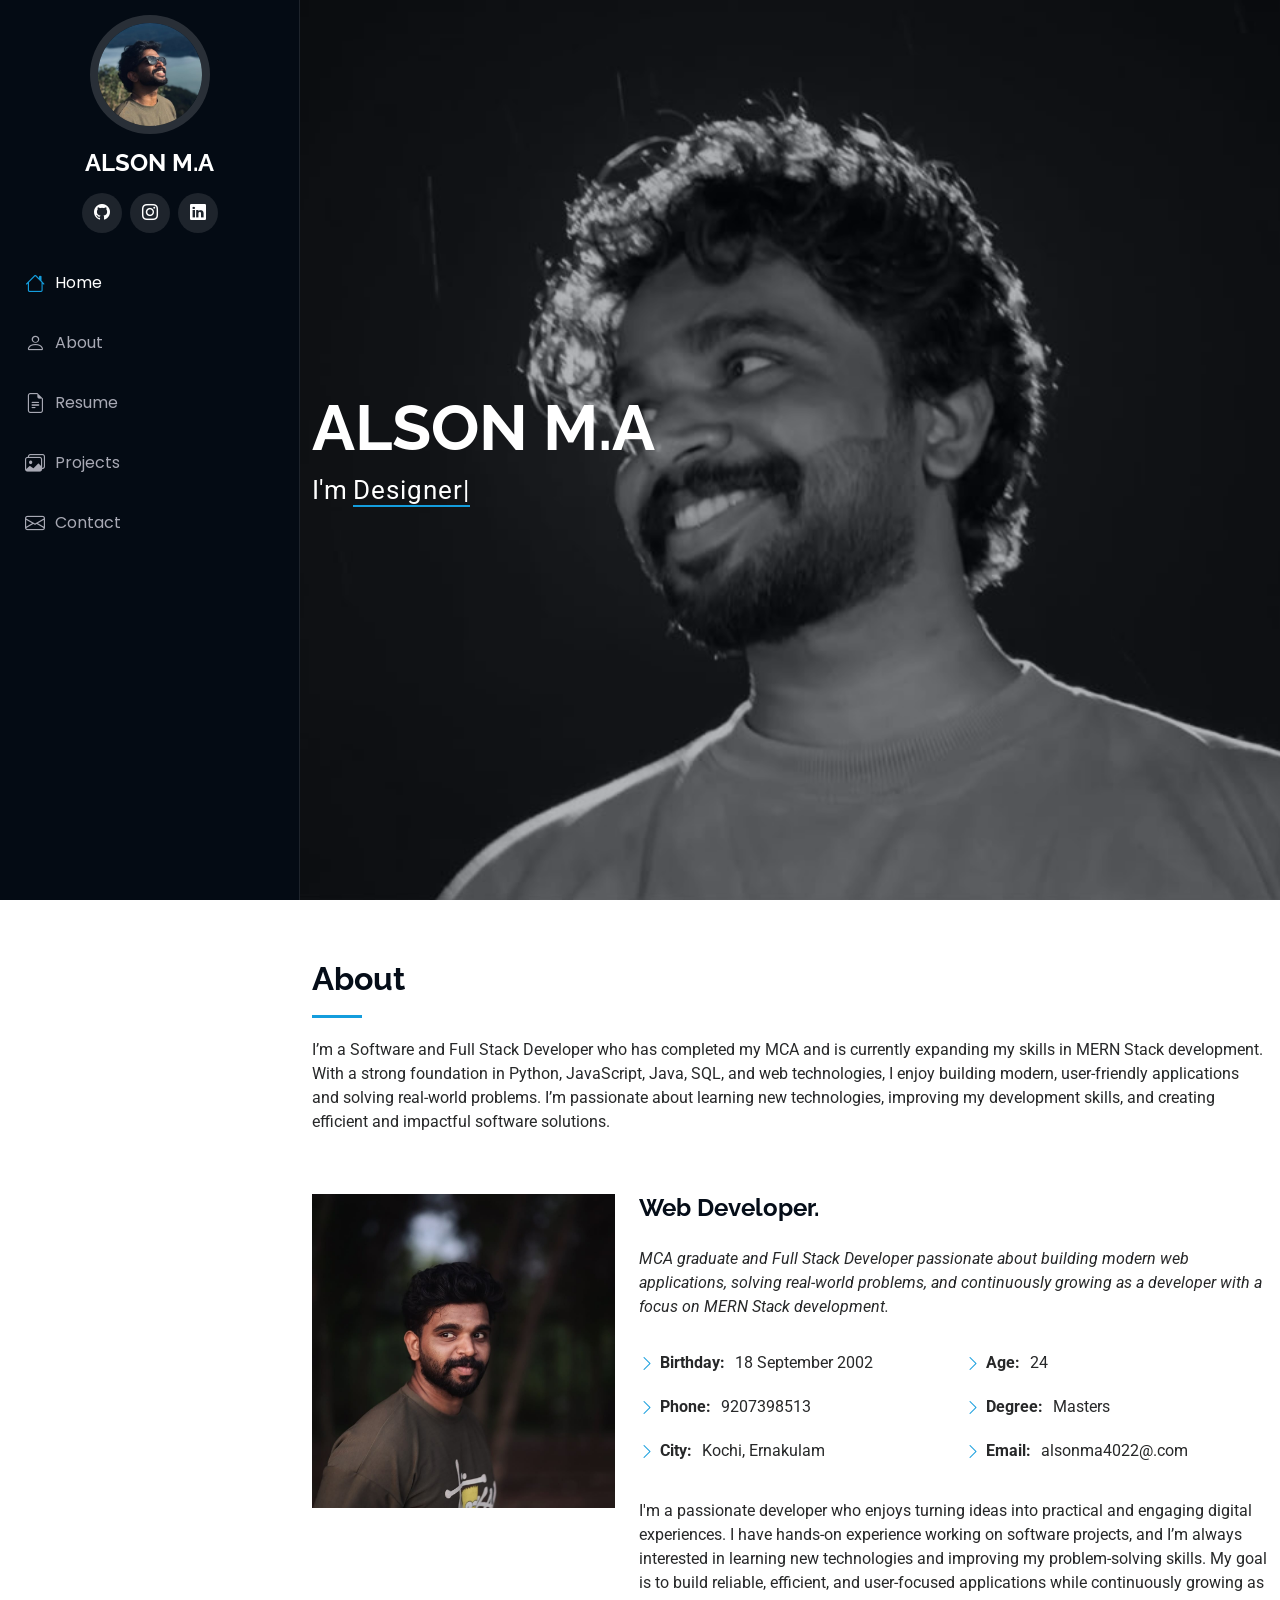
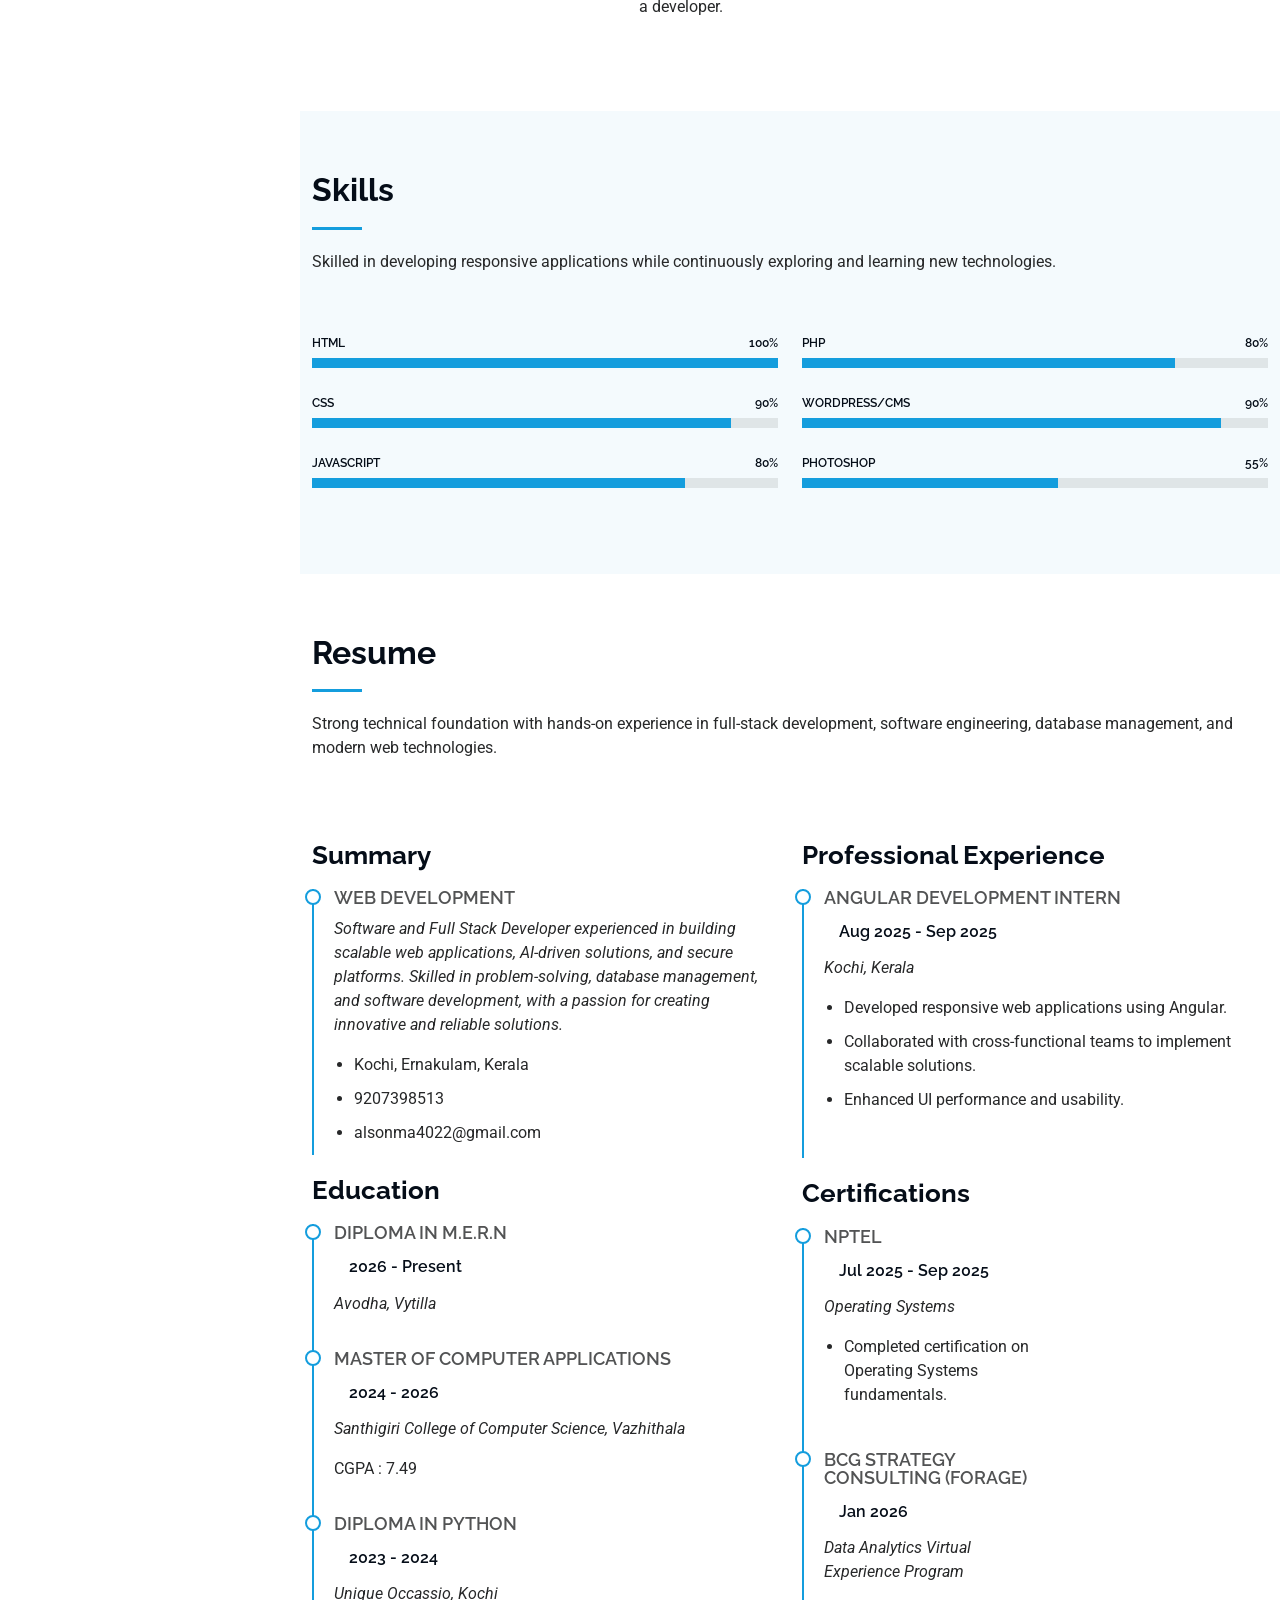
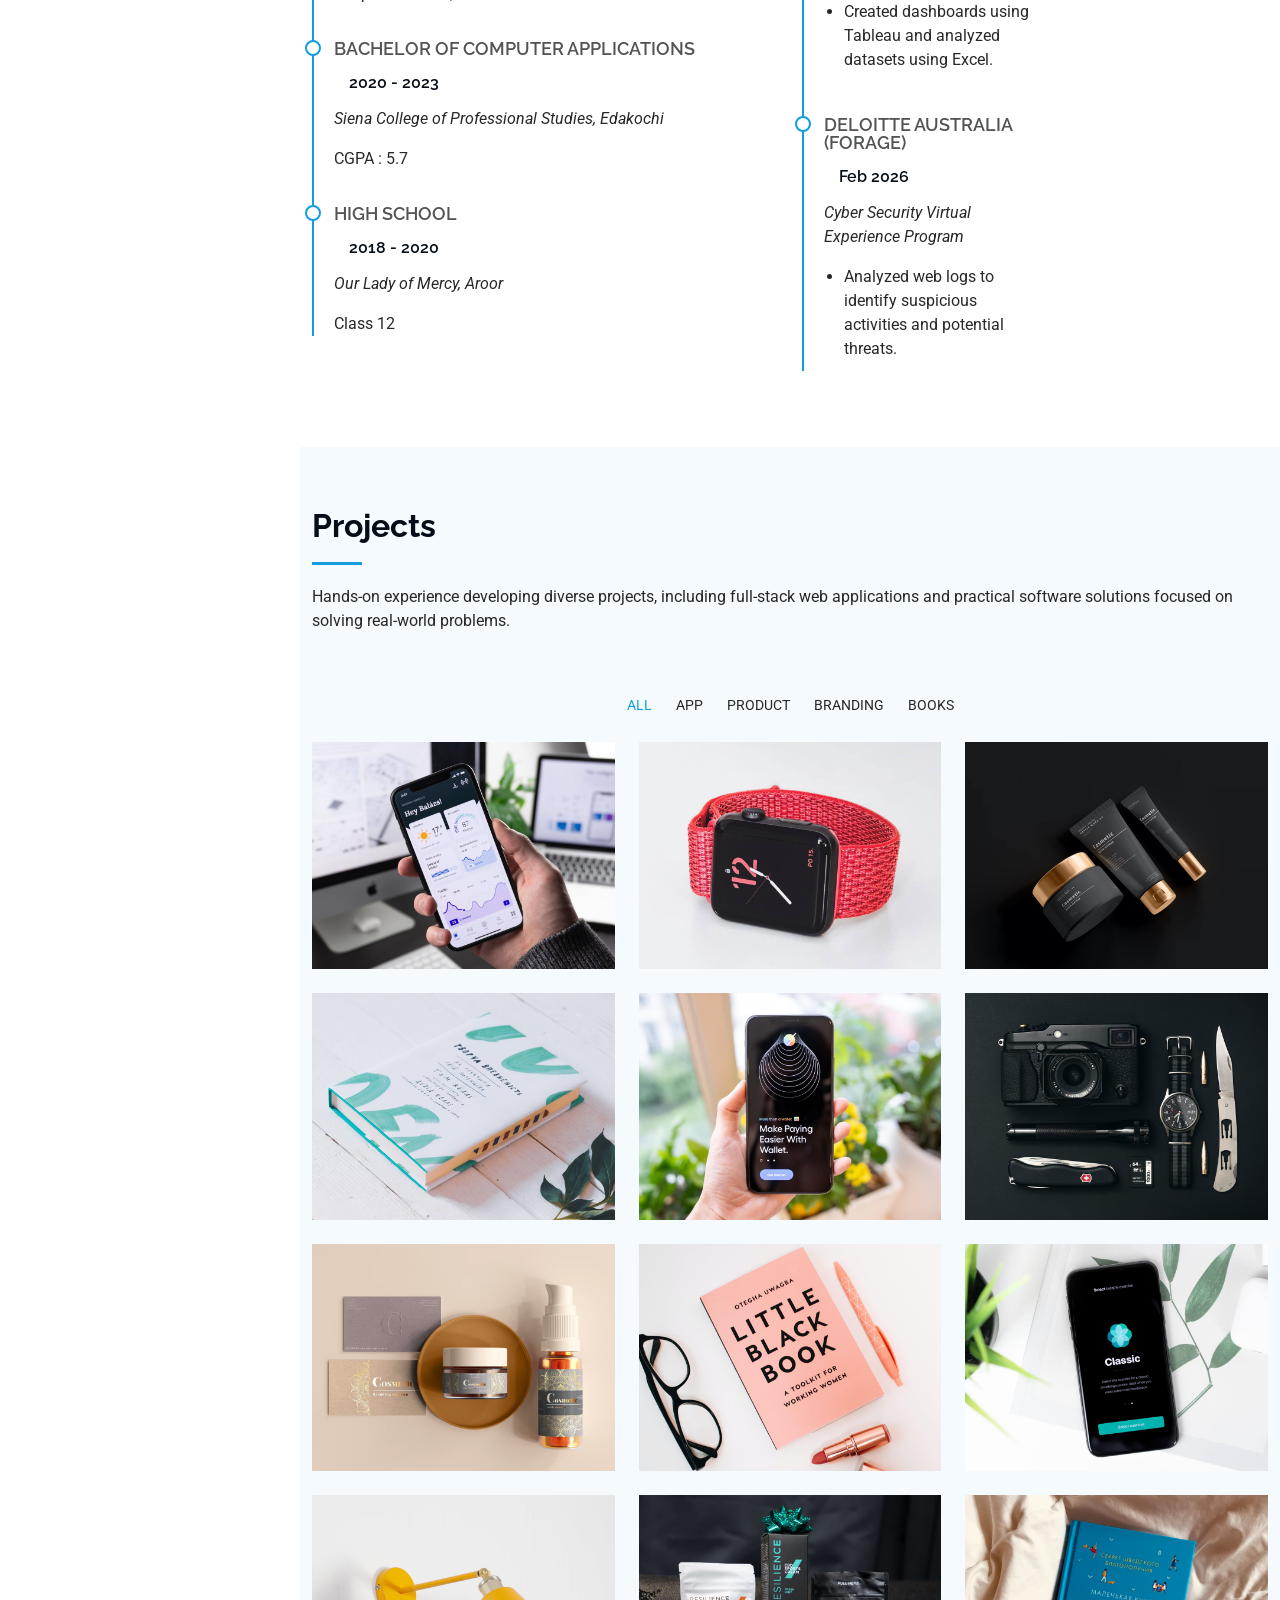
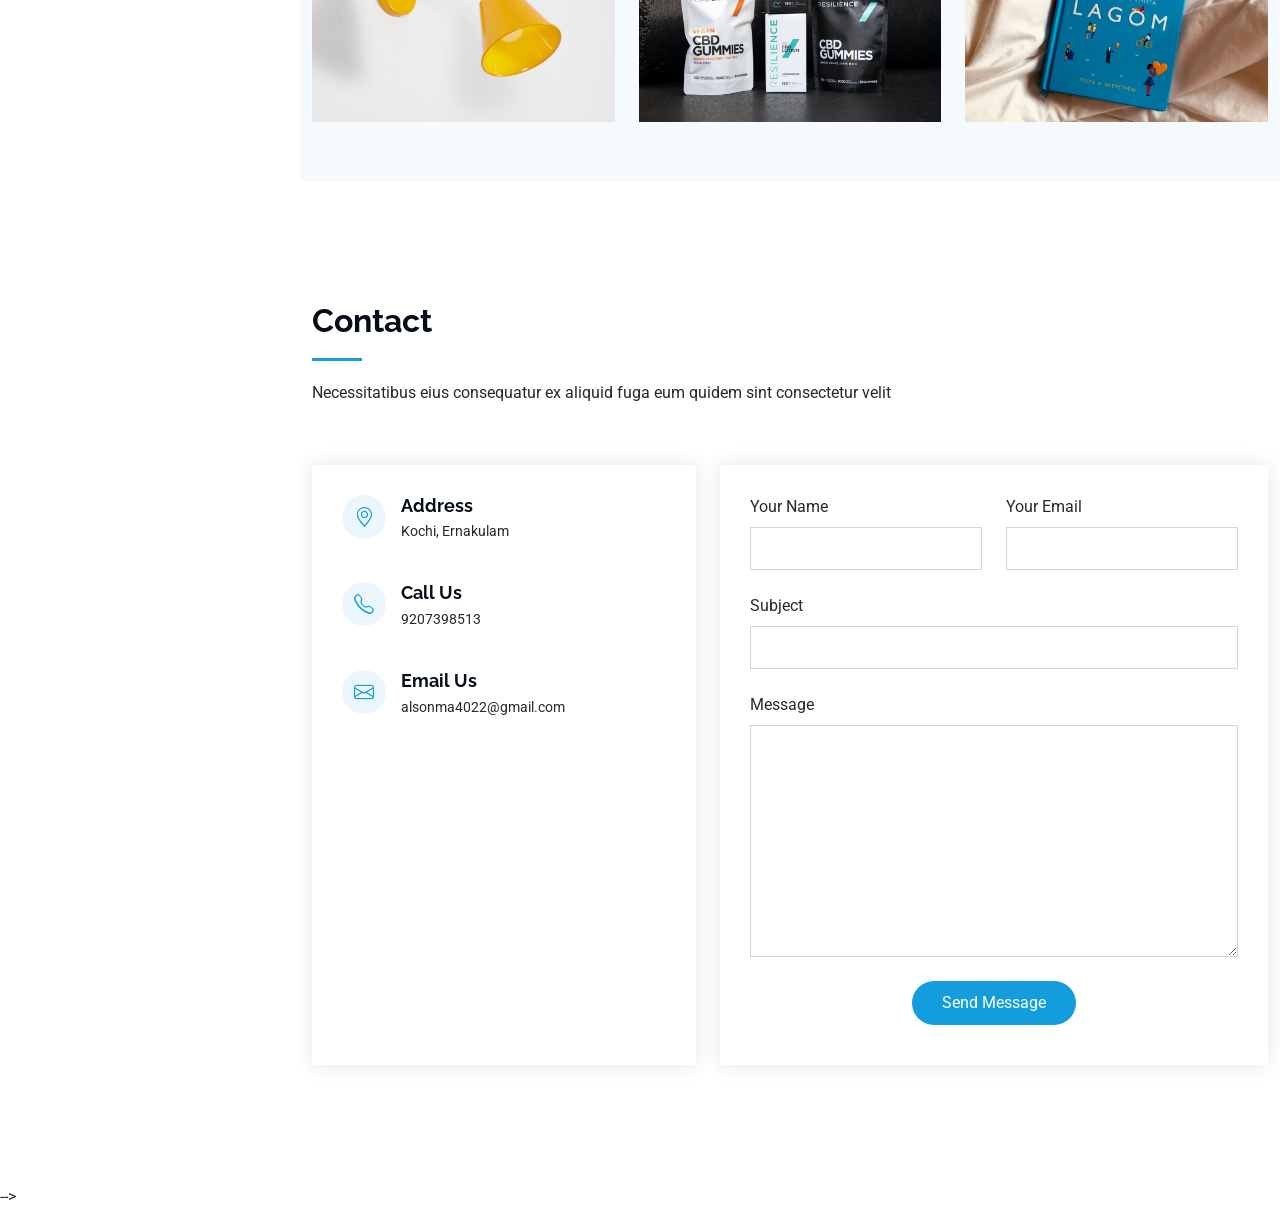
==== commit 86bc6b76: "All updated except projects" ====
--- a/index.html
+++ b/index.html
@@ -56,8 +56,8 @@
         <li><a href="#hero" class="active"><i class="bi bi-house navicon"></i>Home</a></li>
         <li><a href="#about"><i class="bi bi-person navicon"></i> About</a></li>
         <li><a href="#resume"><i class="bi bi-file-earmark-text navicon"></i> Resume</a></li>
-        <!-- <li><a href="#portfolio"><i class="bi bi-images navicon"></i> Portfolio</a></li> -->
-        <li><a href="#services"><i class="bi bi-hdd-stack navicon"></i> Services</a></li>
+        <li><a href="#projects"><i class="bi bi-images navicon"></i> Projects</a></li>
+        <!-- <li><a href="#services"><i class="bi bi-hdd-stack navicon"></i> Services</a></li> -->
         <!-- <li class="dropdown"><a href="#"><i class="bi bi-menu-button navicon"></i> <span>Dropdown</span> <i class="bi bi-chevron-down toggle-dropdown"></i></a>
           <ul>
             <li><a href="#">Dropdown 1</a></li>
@@ -115,14 +115,13 @@
           <div class="col-lg-8 content">
             <h2>Web Developer.</h2>
             <p class="fst-italic py-3">
-              Lorem ipsum dolor sit amet, consectetur adipiscing elit, sed do eiusmod tempor incididunt ut labore et dolore
-              magna aliqua.
+              MCA graduate and Full Stack Developer passionate about building modern web applications, solving real-world problems, 
+              and continuously growing as a developer with a focus on MERN Stack development.
             </p>
             <div class="row">
               <div class="col-lg-6">
                 <ul>
                   <li><i class="bi bi-chevron-right"></i> <strong>Birthday:</strong> <span>18 September 2002</span></li>
-                  <li><i class="bi bi-chevron-right"></i> <strong>Website:</strong> <span>www.example.com</span></li>
                   <li><i class="bi bi-chevron-right"></i> <strong>Phone:</strong> <span>9207398513</span></li>
                   <li><i class="bi bi-chevron-right"></i> <strong>City:</strong> <span>Kochi, Ernakulam</span></li>
                 </ul>
@@ -132,13 +131,11 @@
                   <li><i class="bi bi-chevron-right"></i> <strong>Age:</strong> <span>24</span></li>
                   <li><i class="bi bi-chevron-right"></i> <strong>Degree:</strong> <span>Masters</span></li>
                   <li><i class="bi bi-chevron-right"></i> <strong>Email:</strong> <span>alsonma4022@.com</span></li>
-                  <li><i class="bi bi-chevron-right"></i> <strong>Freelance:</strong> <span>Available</span></li>
                 </ul>
               </div>
             </div>
             <p class="py-3">
-              Officiis eligendi itaque labore et dolorum mollitia officiis optio vero. Quisquam sunt adipisci omnis et ut. Nulla accusantium dolor incidunt officia tempore. Et eius omnis.
-              Cupiditate ut dicta maxime officiis quidem quia. Sed et consectetur qui quia repellendus itaque neque.
+              I'm a passionate developer who enjoys turning ideas into practical and engaging digital experiences. I have hands-on experience working on software projects, and I’m always interested in learning new technologies and improving my problem-solving skills. My goal is to build reliable, efficient, and user-focused applications while continuously growing as a developer.
             </p>
           </div>
         </div>
@@ -199,7 +196,7 @@
       <!-- Section Title -->
       <div class="container section-title" data-aos="fade-up">
         <h2>Skills</h2>
-        <p>Necessitatibus eius consequatur ex aliquid fuga eum quidem sint consectetur velit</p>
+        <p>Skilled in developing responsive applications while continuously exploring and learning new technologies.</p>
       </div><!-- End Section Title -->
 
       <div class="container" data-aos="fade-up" data-aos-delay="100">
@@ -223,9 +220,9 @@
             </div><!-- End Skills Item -->
 
             <div class="progress">
-              <span class="skill"><span>JavaScript</span> <i class="val">75%</i></span>
+              <span class="skill"><span>JavaScript</span> <i class="val">80%</i></span>
               <div class="progress-bar-wrap">
-                <div class="progress-bar" role="progressbar" aria-valuenow="75" aria-valuemin="0" aria-valuemax="100"></div>
+                <div class="progress-bar" role="progressbar" aria-valuenow="80" aria-valuemin="0" aria-valuemax="100"></div>
               </div>
             </div><!-- End Skills Item -->
 
@@ -268,7 +265,7 @@
       <!-- Section Title -->
       <div class="container section-title" data-aos="fade-up">
         <h2>Resume</h2>
-        <p>Magnam dolores commodi suscipit. Necessitatibus eius consequatur ex aliquid fuga eum quidem. Sit sint consectetur velit. Quisquam quos quisquam cupiditate. Et nemo qui impedit suscipit alias ea. Quia fugiat sit in iste officiis commodi quidem hic quas.</p>
+        <p>Strong technical foundation with hands-on experience in full-stack development, software engineering, database management, and modern web technologies.</p>
       </div><!-- End Section Title -->
 
       <div class="container">
@@ -290,50 +287,88 @@
 
             <h3 class="resume-title">Education</h3>
             <div class="resume-item">
+              <h4>Diploma in M.E.R.N</h4>
+              <h5>2026 - Present</h5>
+              <p><em>Avodha, Vytilla</em></p>
+              <p></p>
+            </div><!-- Edn Resume Item -->
+
+            <div class="resume-item">
               <h4>Master of Computer Applications</h4>
               <h5>2024 - 2026</h5>
               <p><em>Santhigiri College of Computer Science, Vazhithala</em></p>
-              <p>Qui deserunt veniam. Et sed aliquam labore tempore sed quisquam iusto autem sit. Ea vero voluptatum qui ut dignissimos deleniti nerada porti sand markend</p>
+              <p>CGPA : 7.49</p>
+            </div><!-- Edn Resume Item -->
+
+            <div class="resume-item">
+              <h4>Diploma in Python</h4>
+              <h5>2023 - 2024</h5>
+              <p><em>Unique Occassio, Kochi</em></p>
+              <p></p>
             </div><!-- Edn Resume Item -->
 
             <div class="resume-item">
               <h4>Bachelor of Computer Applications</h4>
-              <h5>2010 - 2014</h5>
-              <p><em>Rochester Institute of Technology, Rochester, NY</em></p>
-              <p>Quia nobis sequi est occaecati aut. Repudiandae et iusto quae reiciendis et quis Eius vel ratione eius unde vitae rerum voluptates asperiores voluptatem Earum molestiae consequatur neque etlon sader mart dila</p>
+              <h5>2020 - 2023</h5>
+              <p><em>Siena College of Professional Studies, Edakochi</em></p>
+              <p>CGPA : 5.7</p>
             </div><!-- Edn Resume Item -->
             
+            <div class="resume-item">
+              <h4>High School</h4>
+              <h5>2018 - 2020</h5>
+              <p><em>Our Lady of Mercy, Aroor</em></p>
+              <p>Class 12</p>
+            </div>
+
           </div>
           
 
           <div class="col-lg-6" data-aos="fade-up" data-aos-delay="200">
             <h3 class="resume-title">Professional Experience</h3>
             <div class="resume-item">
-              <h4>Senior graphic design specialist</h4>
-              <h5>2019 - Present</h5>
-              <p><em>Experion, New York, NY </em></p>
+              <h4>Angular Development Intern</h4>
+              <h5>Aug 2025 - Sep 2025</h5>
+              <p><em>Kochi, Kerala </em></p>
               <ul>
-                <li>Lead in the design, development, and implementation of the graphic, layout, and production communication materials</li>
-                <li>Delegate tasks to the 7 members of the design team and provide counsel on all aspects of the project. </li>
-                <li>Supervise the assessment of all graphic materials in order to ensure quality and accuracy of the design</li>
-                <li>Oversee the efficient use of production project budgets ranging from $2,000 - $25,000</li>
+                <li>Developed responsive web applications using Angular.</li>
+                <li>Collaborated with cross-functional teams to implement scalable solutions.</li>
+                <li>Enhanced UI performance and usability.</li>
               </ul>
             </div><!-- Edn Resume Item -->
 
+            <div class="col-lg-6" data-aos="fade-up" data-aos-delay="200">
+            <h3 class="resume-title">Certifications</h3>
             <div class="resume-item">
-              <h4>Graphic design specialist</h4>
-              <h5>2017 - 2018</h5>
-              <p><em>Stepping Stone Advertising, New York, NY</em></p>
+              <h4>NPTEL</h4>
+              <h5>Jul 2025 - Sep 2025</h5>
+              <p><em>Operating Systems</em></p>
               <ul>
-                <li>Developed numerous marketing programs (logos, brochures,infographics, presentations, and advertisements).</li>
-                <li>Managed up to 5 projects or tasks at a given time while under pressure</li>
-                <li>Recommended and consulted with clients on the most appropriate graphic design</li>
-                <li>Created 4+ design presentations and proposals a month for clients and account managers</li>
+                <li>Completed certification on Operating Systems fundamentals.</li>
+
               </ul>
-            </div><!-- Edn Resume Item -->
-
-          </div>
-
+            </div>
+
+            <div class="resume-item">
+              <h4>BCG Strategy Consulting (Forage)</h4>
+              <h5>Jan 2026</h5>
+              <p><em>Data Analytics Virtual Experience Program </em></p>
+              <ul>
+                <li>Created dashboards using Tableau and analyzed datasets using Excel.</li>
+              </ul>
+            </div>
+
+            <div class="resume-item">
+              <h4>Deloitte Australia (Forage) </h4>
+              <h5>Feb 2026</h5>
+              <p><em>Cyber Security Virtual Experience Program</em></p>
+              <ul>
+                <li>Analyzed web logs to identify suspicious activities and potential threats.</li>
+              </ul>
+            </div>
+            <!-- Edn Resume Item -->
+          </div>
+          </div>
         </div>
 
       </div>
@@ -341,12 +376,12 @@
     </section><!-- /Resume Section -->
 
     <!-- Portfolio Section -->
-    <section id="portfolio" class="portfolio section light-background">
+    <section id="projects" class="portfolio section light-background">
 
       <!-- Section Title -->
       <div class="container section-title" data-aos="fade-up">
-        <h2>Portfolio</h2>
-        <p>Magnam dolores commodi suscipit. Necessitatibus eius consequatur ex aliquid fuga eum quidem. Sit sint consectetur velit. Quisquam quos quisquam cupiditate. Et nemo qui impedit suscipit alias ea. Quia fugiat sit in iste officiis commodi quidem hic quas.</p>
+        <h2>Projects</h2>
+        <p>Hands-on experience developing diverse projects, including full-stack web applications and practical software solutions focused on solving real-world problems.</p>
       </div><!-- End Section Title -->
 
       <div class="container">
@@ -518,11 +553,11 @@
     <!-- Services Section -->
     <section id="services" class="services section">
 
-      <!-- Section Title -->
+      <!-- 
       <div class="container section-title" data-aos="fade-up">
         <h2>Services</h2>
         <p>Magnam dolores commodi suscipit. Necessitatibus eius consequatur ex aliquid fuga eum quidem. Sit sint consectetur velit. Quisquam quos quisquam cupiditate. Et nemo qui impedit suscipit alias ea. Quia fugiat sit in iste officiis commodi quidem hic quas.</p>
-      </div><!-- End Section Title -->
+      </div>
 
       <div class="container">
 
@@ -535,7 +570,7 @@
               <p class="description">Voluptatum deleniti atque corrupti quos dolores et quas molestias excepturi sint occaecati cupiditate non provident</p>
             </div>
           </div>
-          <!-- End Service Item -->
+          
 
           <div class="col-lg-4 col-md-6 service-item d-flex" data-aos="fade-up" data-aos-delay="200">
             <div class="icon flex-shrink-0"><i class="bi bi-card-checklist"></i></div>
@@ -543,7 +578,7 @@
               <h4 class="title"><a href="service-details.html" class="stretched-link">Dolor Sitema</a></h4>
               <p class="description">Minim veniam, quis nostrud exercitation ullamco laboris nisi ut aliquip ex ea commodo consequat tarad limino ata</p>
             </div>
-          </div><!-- End Service Item -->
+          </div>
 
           <div class="col-lg-4 col-md-6 service-item d-flex" data-aos="fade-up" data-aos-delay="300">
             <div class="icon flex-shrink-0"><i class="bi bi-bar-chart"></i></div>
@@ -551,7 +586,7 @@
               <h4 class="title"><a href="service-details.html" class="stretched-link">Sed ut perspiciatis</a></h4>
               <p class="description">Duis aute irure dolor in reprehenderit in voluptate velit esse cillum dolore eu fugiat nulla pariatur</p>
             </div>
-          </div><!-- End Service Item -->
+          </div>
 
           <div class="col-lg-4 col-md-6 service-item d-flex" data-aos="fade-up" data-aos-delay="400">
             <div class="icon flex-shrink-0"><i class="bi bi-binoculars"></i></div>
@@ -559,7 +594,7 @@
               <h4 class="title"><a href="service-details.html" class="stretched-link">Magni Dolores</a></h4>
               <p class="description">Excepteur sint occaecat cupidatat non proident, sunt in culpa qui officia deserunt mollit anim id est laborum</p>
             </div>
-          </div><!-- End Service Item -->
+          </div>
 
           <div class="col-lg-4 col-md-6 service-item d-flex" data-aos="fade-up" data-aos-delay="500">
             <div class="icon flex-shrink-0"><i class="bi bi-brightness-high"></i></div>
@@ -567,7 +602,7 @@
               <h4 class="title"><a href="service-details.html" class="stretched-link">Nemo Enim</a></h4>
               <p class="description">At vero eos et accusamus et iusto odio dignissimos ducimus qui blanditiis praesentium voluptatum deleniti atque</p>
             </div>
-          </div><!-- End Service Item -->
+          </div>
 
           <div class="col-lg-4 col-md-6 service-item d-flex" data-aos="fade-up" data-aos-delay="600">
             <div class="icon flex-shrink-0"><i class="bi bi-calendar4-week"></i></div>
@@ -575,22 +610,22 @@
               <h4 class="title"><a href="service-details.html" class="stretched-link">Eiusmod Tempor</a></h4>
               <p class="description">Et harum quidem rerum facilis est et expedita distinctio. Nam libero tempore, cum soluta nobis est eligendi</p>
             </div>
-          </div><!-- End Service Item -->
+          </div>
 
         </div>
 
       </div>
 
-    </section><!-- /Services Section -->
-
-    <!-- Testimonials Section -->
+    </section> -->
+
+    <!-- 
     <section id="testimonials" class="testimonials section light-background">
 
-      <!-- Section Title -->
+     
       <div class="container section-title" data-aos="fade-up">
         <h2>Testimonials</h2>
         <p>Necessitatibus eius consequatur ex aliquid fuga eum quidem sint consectetur velit</p>
-      </div><!-- End Section Title -->
+      </div>
 
       <div class="container" data-aos="fade-up" data-aos-delay="100">
 
@@ -633,7 +668,7 @@
                 <h3>Saul Goodman</h3>
                 <h4>Ceo &amp; Founder</h4>
               </div>
-            </div><!-- End testimonial item -->
+            </div>
 
             <div class="swiper-slide">
               <div class="testimonial-item">
@@ -646,7 +681,7 @@
                 <h3>Sara Wilsson</h3>
                 <h4>Designer</h4>
               </div>
-            </div><!-- End testimonial item -->
+            </div>
 
             <div class="swiper-slide">
               <div class="testimonial-item">
@@ -659,7 +694,7 @@
                 <h3>Jena Karlis</h3>
                 <h4>Store Owner</h4>
               </div>
-            </div><!-- End testimonial item -->
+            </div>
 
             <div class="swiper-slide">
               <div class="testimonial-item">
@@ -672,7 +707,7 @@
                 <h3>Matt Brandon</h3>
                 <h4>Freelancer</h4>
               </div>
-            </div><!-- End testimonial item -->
+            </div>
 
             <div class="swiper-slide">
               <div class="testimonial-item">
@@ -685,7 +720,7 @@
                 <h3>John Larson</h3>
                 <h4>Entrepreneur</h4>
               </div>
-            </div><!-- End testimonial item -->
+            </div>
 
           </div>
           <div class="swiper-pagination"></div>
@@ -693,7 +728,7 @@
 
       </div>
 
-    </section><!-- /Testimonials Section -->
+    </section> -->
 
     <!-- Contact Section -->
     <section id="contact" class="contact section">
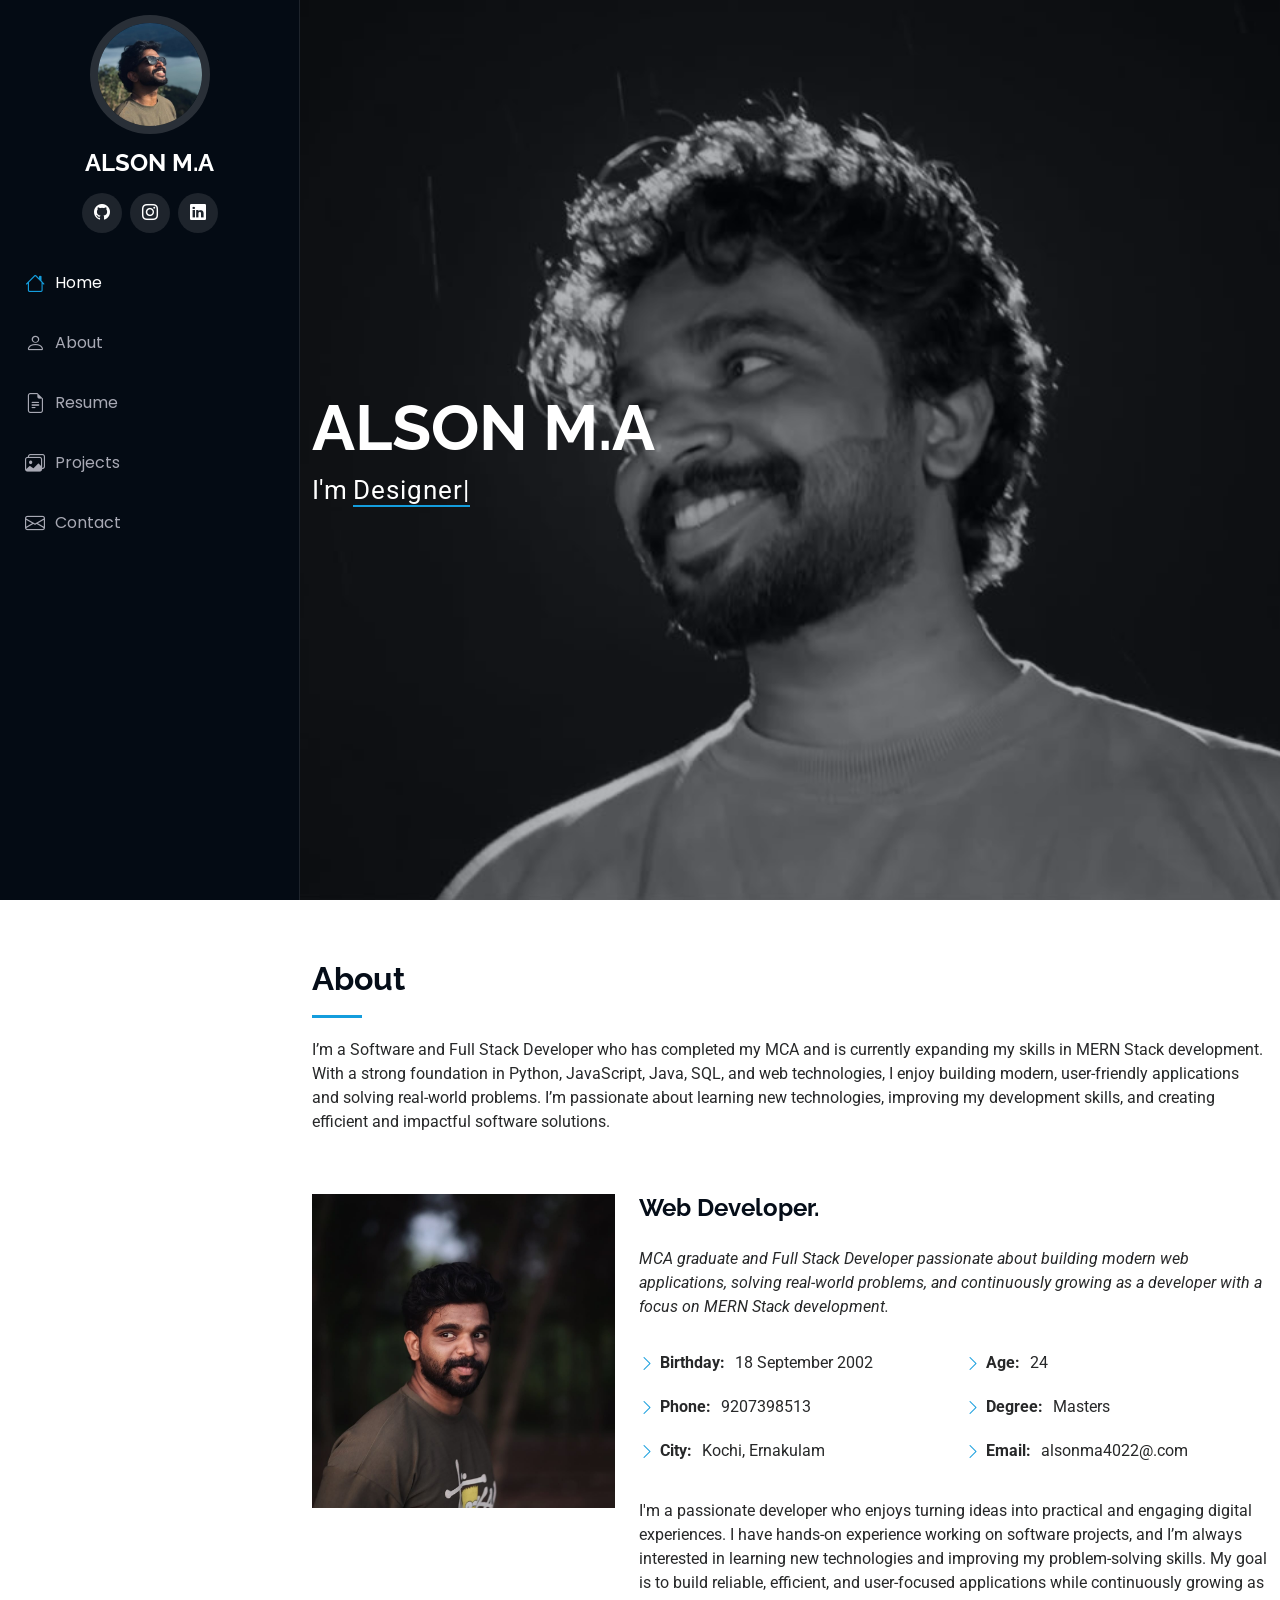
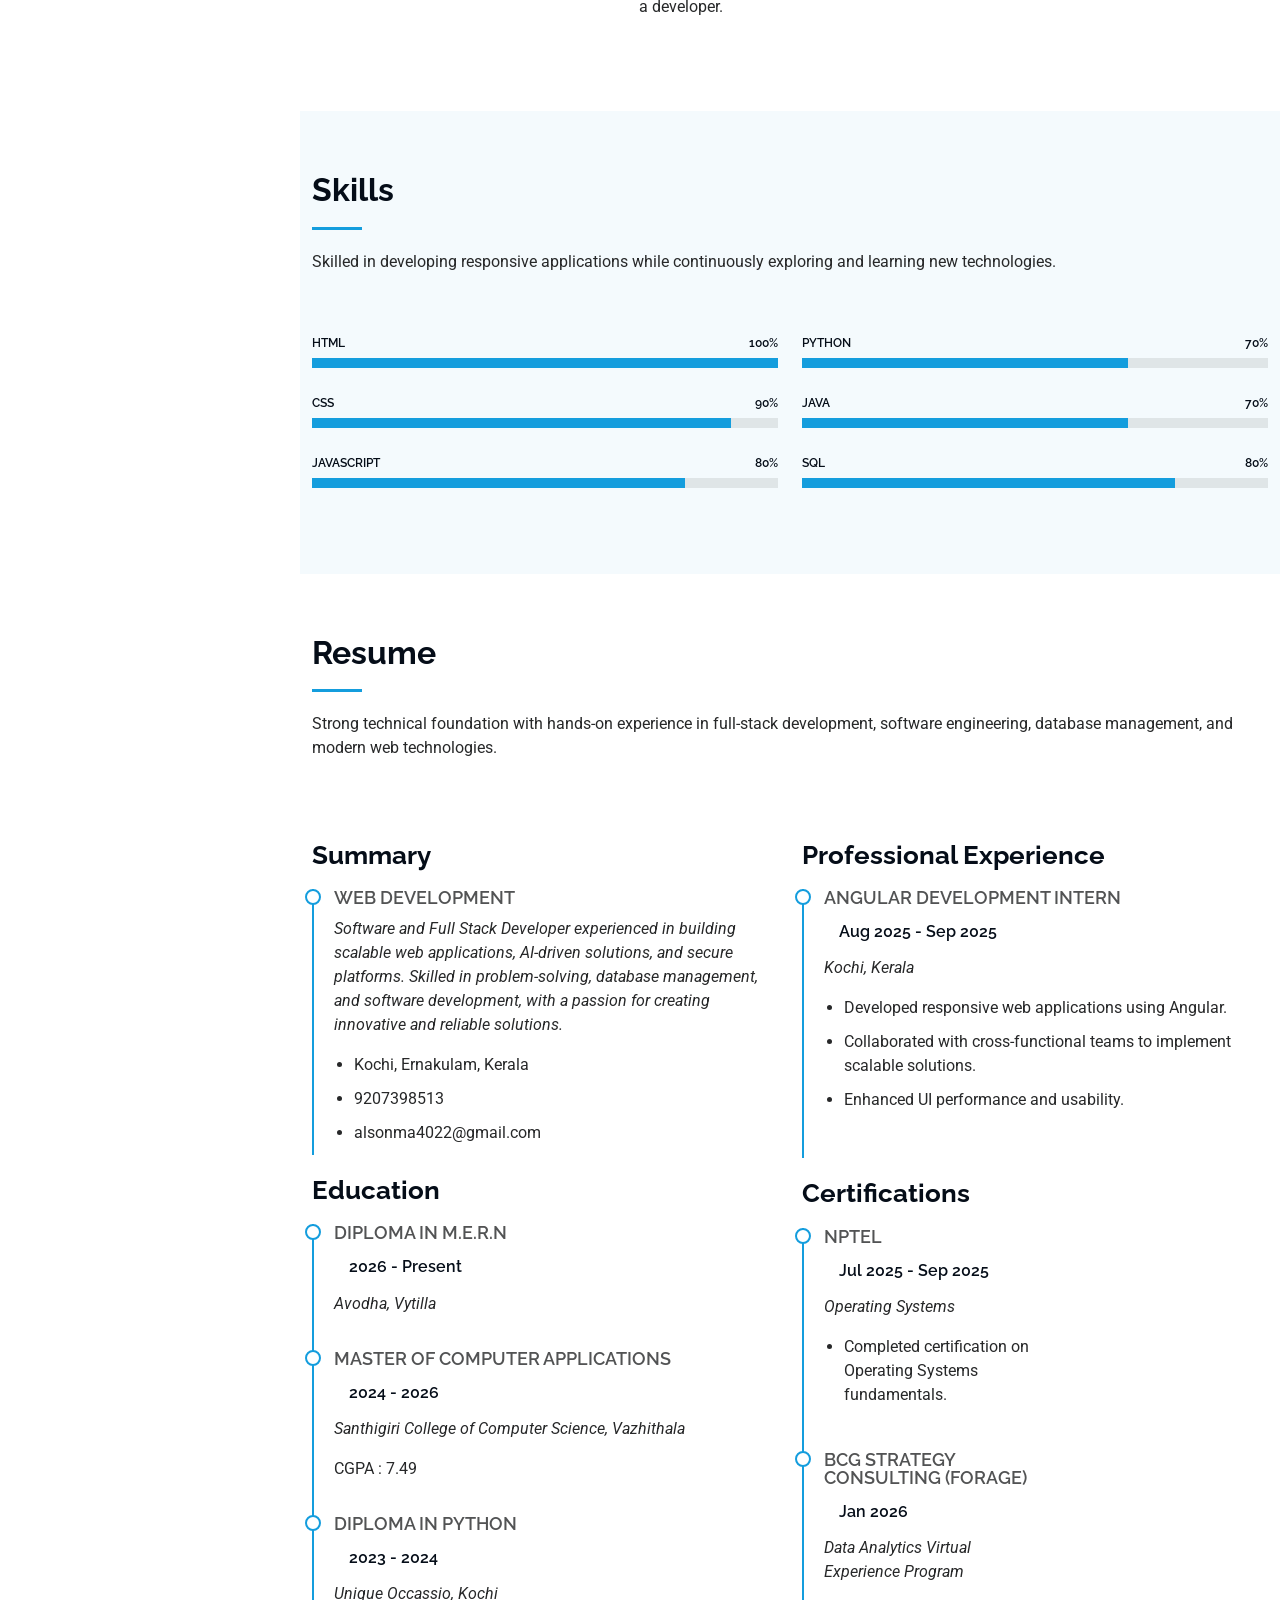
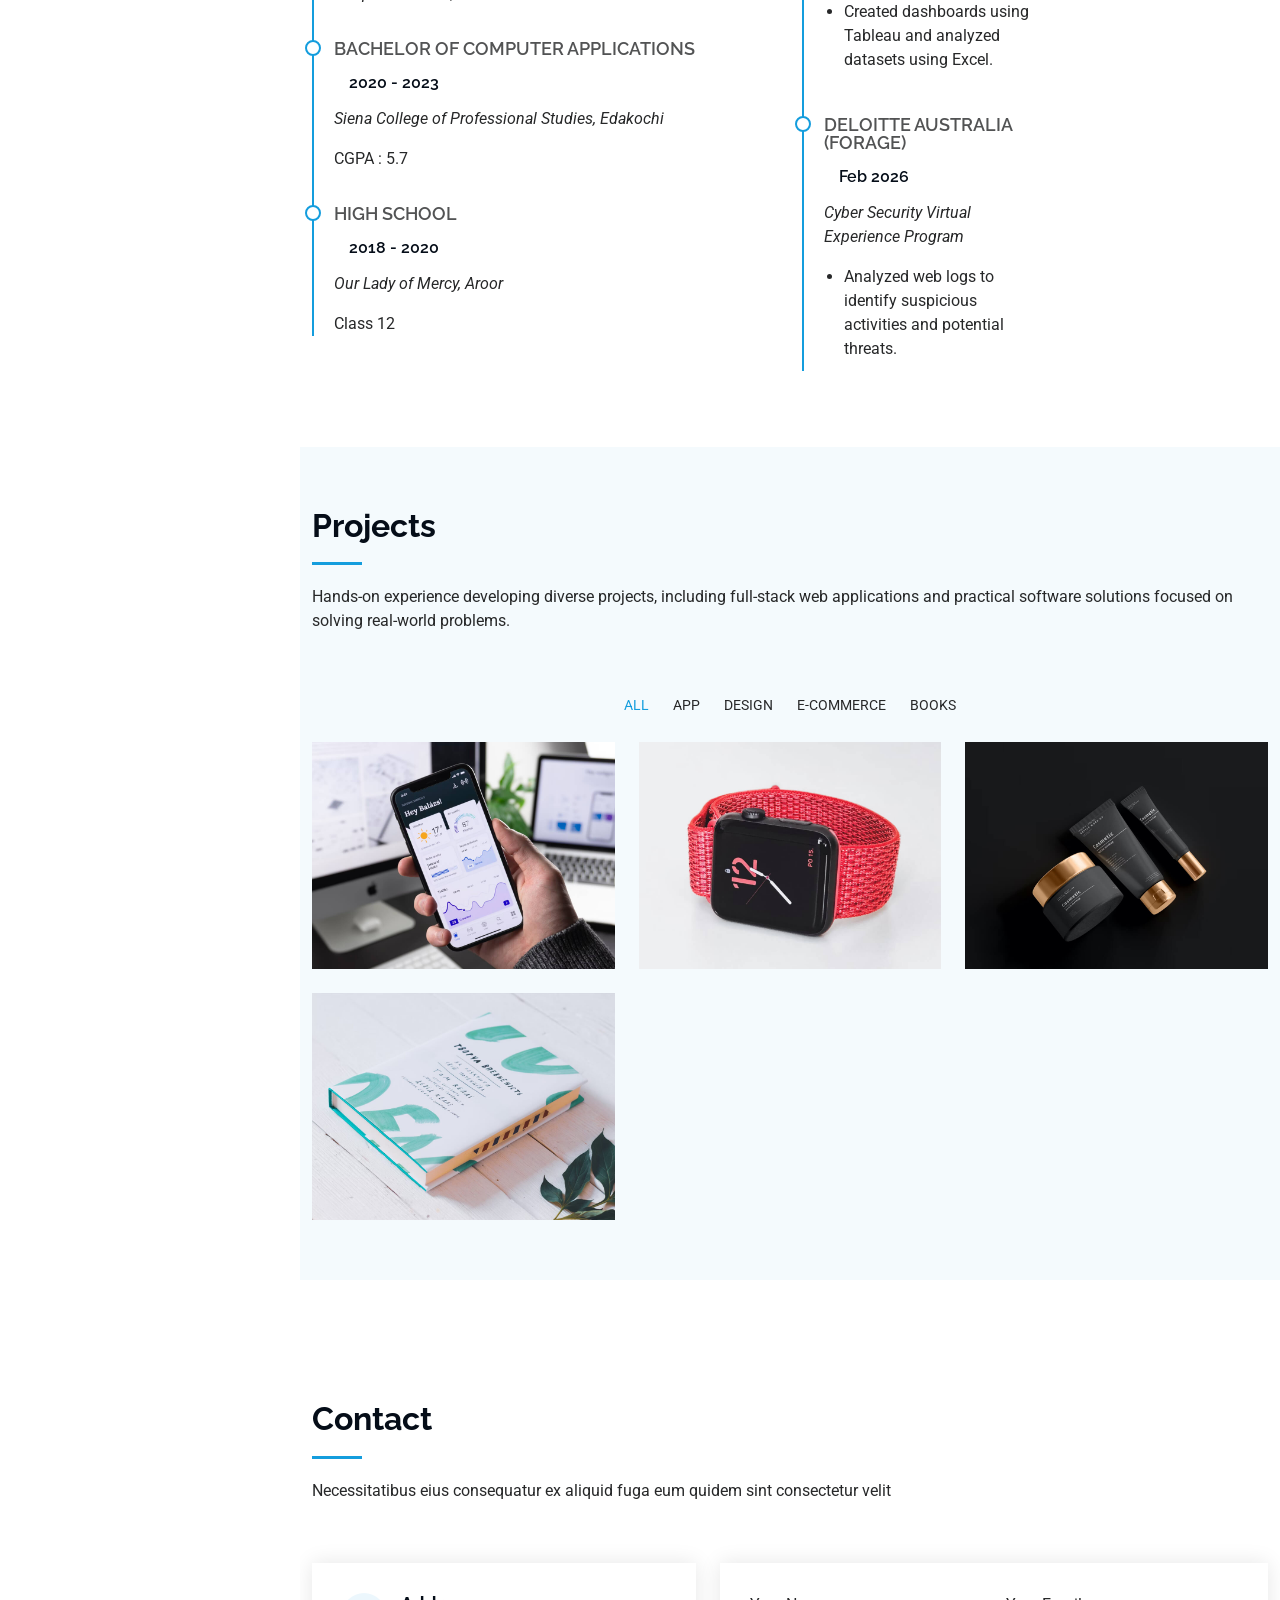
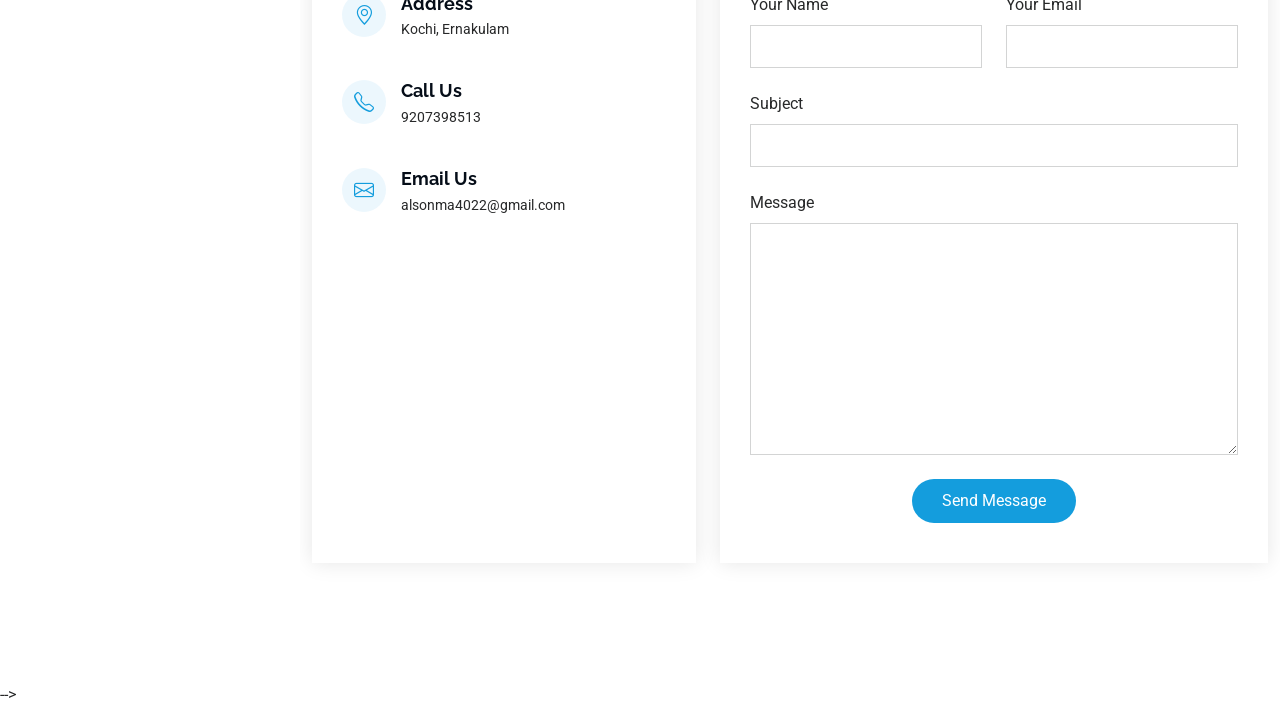
==== commit 66d6ba0b: "Projects Updated not added" ====
--- a/index.html
+++ b/index.html
@@ -231,23 +231,23 @@
           <div class="col-lg-6">
 
             <div class="progress">
-              <span class="skill"><span>PHP</span> <i class="val">80%</i></span>
+              <span class="skill"><span>Python</span> <i class="val">70%</i></span>
+              <div class="progress-bar-wrap">
+                <div class="progress-bar" role="progressbar" aria-valuenow="70" aria-valuemin="0" aria-valuemax="100"></div>
+              </div>
+            </div><!-- End Skills Item -->
+
+            <div class="progress">
+              <span class="skill"><span>Java</span> <i class="val">70%</i></span>
+              <div class="progress-bar-wrap">
+                <div class="progress-bar" role="progressbar" aria-valuenow="70" aria-valuemin="0" aria-valuemax="100"></div>
+              </div>
+            </div><!-- End Skills Item -->
+
+            <div class="progress">
+              <span class="skill"><span>SQL</span> <i class="val">80%</i></span>
               <div class="progress-bar-wrap">
                 <div class="progress-bar" role="progressbar" aria-valuenow="80" aria-valuemin="0" aria-valuemax="100"></div>
-              </div>
-            </div><!-- End Skills Item -->
-
-            <div class="progress">
-              <span class="skill"><span>WordPress/CMS</span> <i class="val">90%</i></span>
-              <div class="progress-bar-wrap">
-                <div class="progress-bar" role="progressbar" aria-valuenow="90" aria-valuemin="0" aria-valuemax="100"></div>
-              </div>
-            </div><!-- End Skills Item -->
-
-            <div class="progress">
-              <span class="skill"><span>Photoshop</span> <i class="val">55%</i></span>
-              <div class="progress-bar-wrap">
-                <div class="progress-bar" role="progressbar" aria-valuenow="55" aria-valuemin="0" aria-valuemax="100"></div>
               </div>
             </div><!-- End Skills Item -->
 
@@ -390,9 +390,9 @@
 
           <ul class="portfolio-filters isotope-filters" data-aos="fade-up" data-aos-delay="100">
             <li data-filter="*" class="filter-active">All</li>
-            <li data-filter=".filter-app">App</li>
-            <li data-filter=".filter-product">Product</li>
-            <li data-filter=".filter-branding">Branding</li>
+            <li data-filter=".filter-app">APP</li>
+            <li data-filter=".filter-design">Design</li>
+            <li data-filter=".filter-branding">E-Commerce</li>
             <li data-filter=".filter-books">Books</li>
           </ul><!-- End Portfolio Filters -->
 
@@ -410,7 +410,7 @@
               </div>
             </div><!-- End Portfolio Item -->
 
-            <div class="col-lg-4 col-md-6 portfolio-item isotope-item filter-product">
+            <div class="col-lg-4 col-md-6 portfolio-item isotope-item filter-design">
               <div class="portfolio-content h-100">
                 <img src="assets/img/portfolio/product-1.jpg" class="img-fluid" alt="">
                 <div class="portfolio-info">
@@ -441,102 +441,6 @@
                   <h4>Books 1</h4>
                   <p>Lorem ipsum, dolor sit amet consectetur</p>
                   <a href="assets/img/portfolio/books-1.jpg" title="Branding 1" data-gallery="portfolio-gallery-book" class="glightbox preview-link"><i class="bi bi-zoom-in"></i></a>
-                  <a href="portfolio-details.html" title="More Details" class="details-link"><i class="bi bi-link-45deg"></i></a>
-                </div>
-              </div>
-            </div><!-- End Portfolio Item -->
-
-            <div class="col-lg-4 col-md-6 portfolio-item isotope-item filter-app">
-              <div class="portfolio-content h-100">
-                <img src="assets/img/portfolio/app-2.jpg" class="img-fluid" alt="">
-                <div class="portfolio-info">
-                  <h4>App 2</h4>
-                  <p>Lorem ipsum, dolor sit amet consectetur</p>
-                  <a href="assets/img/portfolio/app-2.jpg" title="App 2" data-gallery="portfolio-gallery-app" class="glightbox preview-link"><i class="bi bi-zoom-in"></i></a>
-                  <a href="portfolio-details.html" title="More Details" class="details-link"><i class="bi bi-link-45deg"></i></a>
-                </div>
-              </div>
-            </div><!-- End Portfolio Item -->
-
-            <div class="col-lg-4 col-md-6 portfolio-item isotope-item filter-product">
-              <div class="portfolio-content h-100">
-                <img src="assets/img/portfolio/product-2.jpg" class="img-fluid" alt="">
-                <div class="portfolio-info">
-                  <h4>Product 2</h4>
-                  <p>Lorem ipsum, dolor sit amet consectetur</p>
-                  <a href="assets/img/portfolio/product-2.jpg" title="Product 2" data-gallery="portfolio-gallery-product" class="glightbox preview-link"><i class="bi bi-zoom-in"></i></a>
-                  <a href="portfolio-details.html" title="More Details" class="details-link"><i class="bi bi-link-45deg"></i></a>
-                </div>
-              </div>
-            </div><!-- End Portfolio Item -->
-
-            <div class="col-lg-4 col-md-6 portfolio-item isotope-item filter-branding">
-              <div class="portfolio-content h-100">
-                <img src="assets/img/portfolio/branding-2.jpg" class="img-fluid" alt="">
-                <div class="portfolio-info">
-                  <h4>Branding 2</h4>
-                  <p>Lorem ipsum, dolor sit amet consectetur</p>
-                  <a href="assets/img/portfolio/branding-2.jpg" title="Branding 2" data-gallery="portfolio-gallery-branding" class="glightbox preview-link"><i class="bi bi-zoom-in"></i></a>
-                  <a href="portfolio-details.html" title="More Details" class="details-link"><i class="bi bi-link-45deg"></i></a>
-                </div>
-              </div>
-            </div><!-- End Portfolio Item -->
-
-            <div class="col-lg-4 col-md-6 portfolio-item isotope-item filter-books">
-              <div class="portfolio-content h-100">
-                <img src="assets/img/portfolio/books-2.jpg" class="img-fluid" alt="">
-                <div class="portfolio-info">
-                  <h4>Books 2</h4>
-                  <p>Lorem ipsum, dolor sit amet consectetur</p>
-                  <a href="assets/img/portfolio/books-2.jpg" title="Branding 2" data-gallery="portfolio-gallery-book" class="glightbox preview-link"><i class="bi bi-zoom-in"></i></a>
-                  <a href="portfolio-details.html" title="More Details" class="details-link"><i class="bi bi-link-45deg"></i></a>
-                </div>
-              </div>
-            </div><!-- End Portfolio Item -->
-
-            <div class="col-lg-4 col-md-6 portfolio-item isotope-item filter-app">
-              <div class="portfolio-content h-100">
-                <img src="assets/img/portfolio/app-3.jpg" class="img-fluid" alt="">
-                <div class="portfolio-info">
-                  <h4>App 3</h4>
-                  <p>Lorem ipsum, dolor sit amet consectetur</p>
-                  <a href="assets/img/portfolio/app-3.jpg" title="App 3" data-gallery="portfolio-gallery-app" class="glightbox preview-link"><i class="bi bi-zoom-in"></i></a>
-                  <a href="portfolio-details.html" title="More Details" class="details-link"><i class="bi bi-link-45deg"></i></a>
-                </div>
-              </div>
-            </div><!-- End Portfolio Item -->
-
-            <div class="col-lg-4 col-md-6 portfolio-item isotope-item filter-product">
-              <div class="portfolio-content h-100">
-                <img src="assets/img/portfolio/product-3.jpg" class="img-fluid" alt="">
-                <div class="portfolio-info">
-                  <h4>Product 3</h4>
-                  <p>Lorem ipsum, dolor sit amet consectetur</p>
-                  <a href="assets/img/portfolio/product-3.jpg" title="Product 3" data-gallery="portfolio-gallery-product" class="glightbox preview-link"><i class="bi bi-zoom-in"></i></a>
-                  <a href="portfolio-details.html" title="More Details" class="details-link"><i class="bi bi-link-45deg"></i></a>
-                </div>
-              </div>
-            </div><!-- End Portfolio Item -->
-
-            <div class="col-lg-4 col-md-6 portfolio-item isotope-item filter-branding">
-              <div class="portfolio-content h-100">
-                <img src="assets/img/portfolio/branding-3.jpg" class="img-fluid" alt="">
-                <div class="portfolio-info">
-                  <h4>Branding 3</h4>
-                  <p>Lorem ipsum, dolor sit amet consectetur</p>
-                  <a href="assets/img/portfolio/branding-3.jpg" title="Branding 2" data-gallery="portfolio-gallery-branding" class="glightbox preview-link"><i class="bi bi-zoom-in"></i></a>
-                  <a href="portfolio-details.html" title="More Details" class="details-link"><i class="bi bi-link-45deg"></i></a>
-                </div>
-              </div>
-            </div><!-- End Portfolio Item -->
-
-            <div class="col-lg-4 col-md-6 portfolio-item isotope-item filter-books">
-              <div class="portfolio-content h-100">
-                <img src="assets/img/portfolio/books-3.jpg" class="img-fluid" alt="">
-                <div class="portfolio-info">
-                  <h4>Books 3</h4>
-                  <p>Lorem ipsum, dolor sit amet consectetur</p>
-                  <a href="assets/img/portfolio/books-3.jpg" title="Branding 3" data-gallery="portfolio-gallery-book" class="glightbox preview-link"><i class="bi bi-zoom-in"></i></a>
                   <a href="portfolio-details.html" title="More Details" class="details-link"><i class="bi bi-link-45deg"></i></a>
                 </div>
               </div>
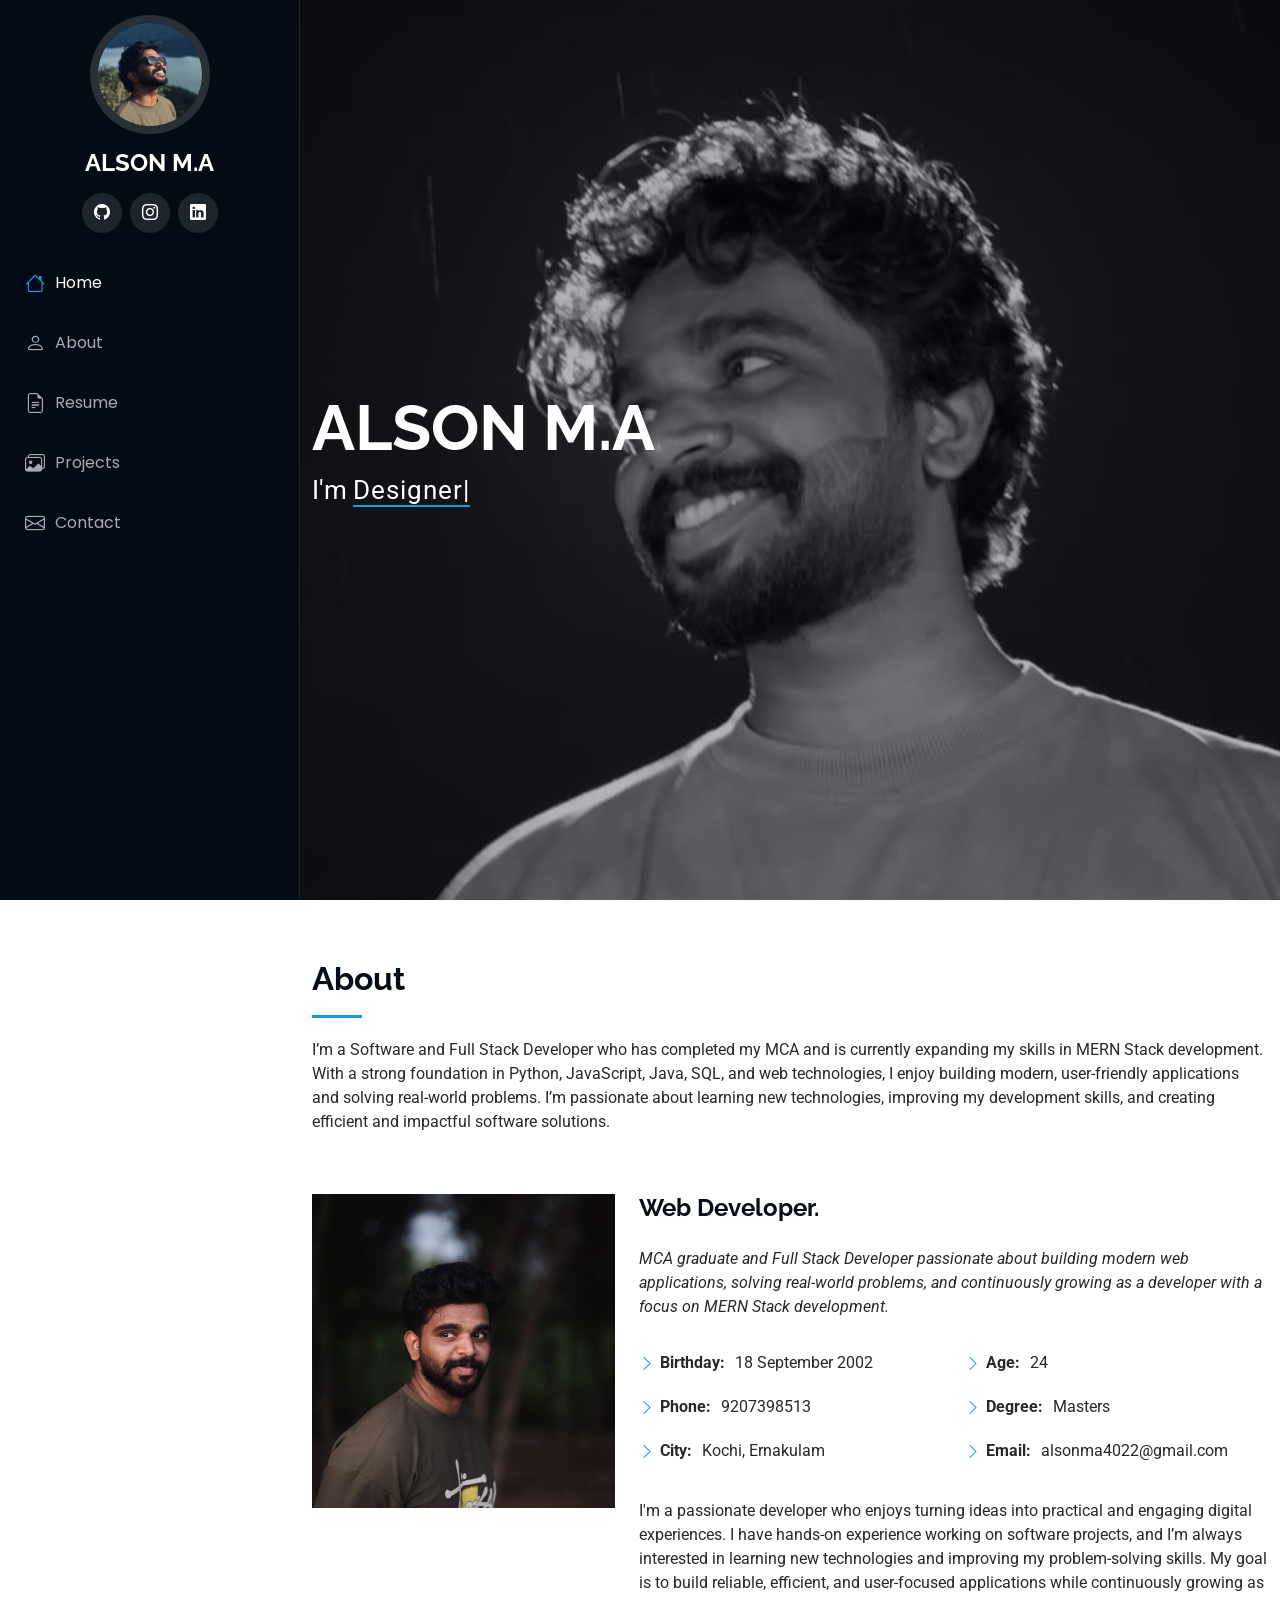
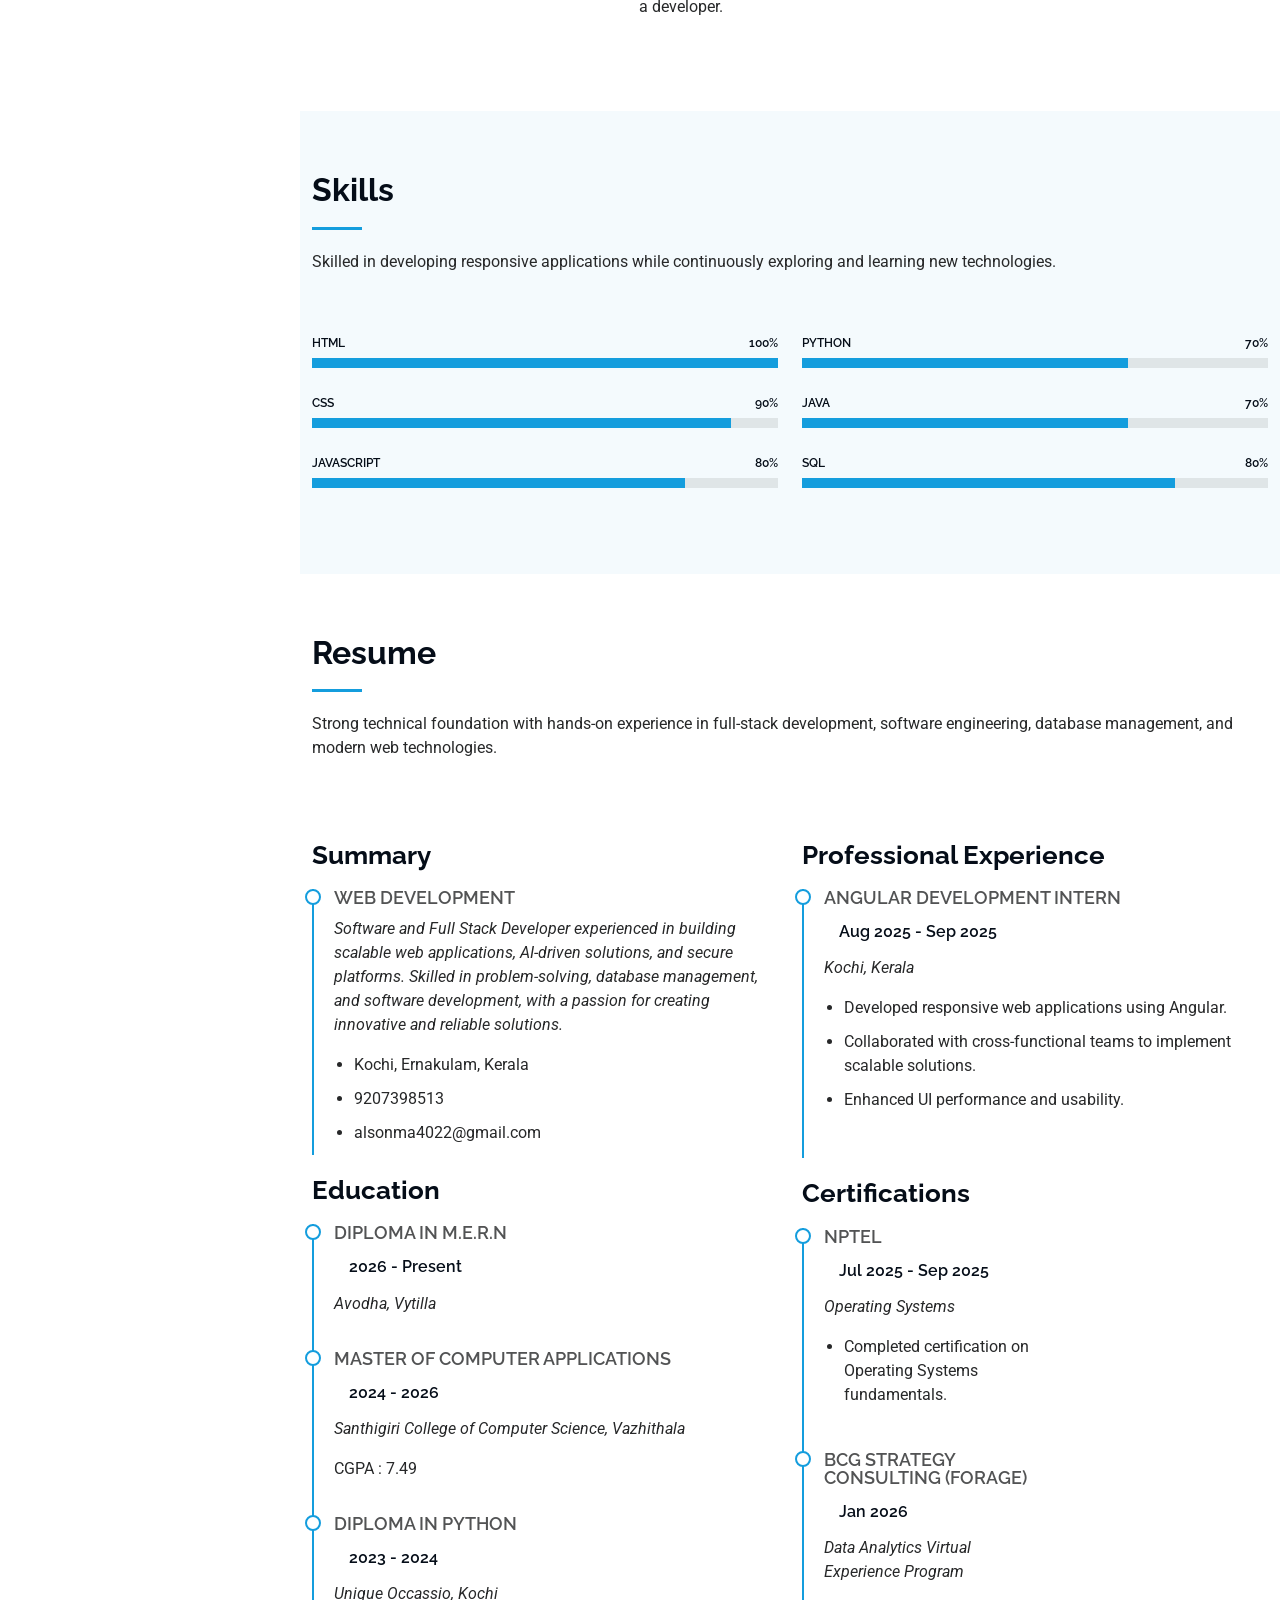
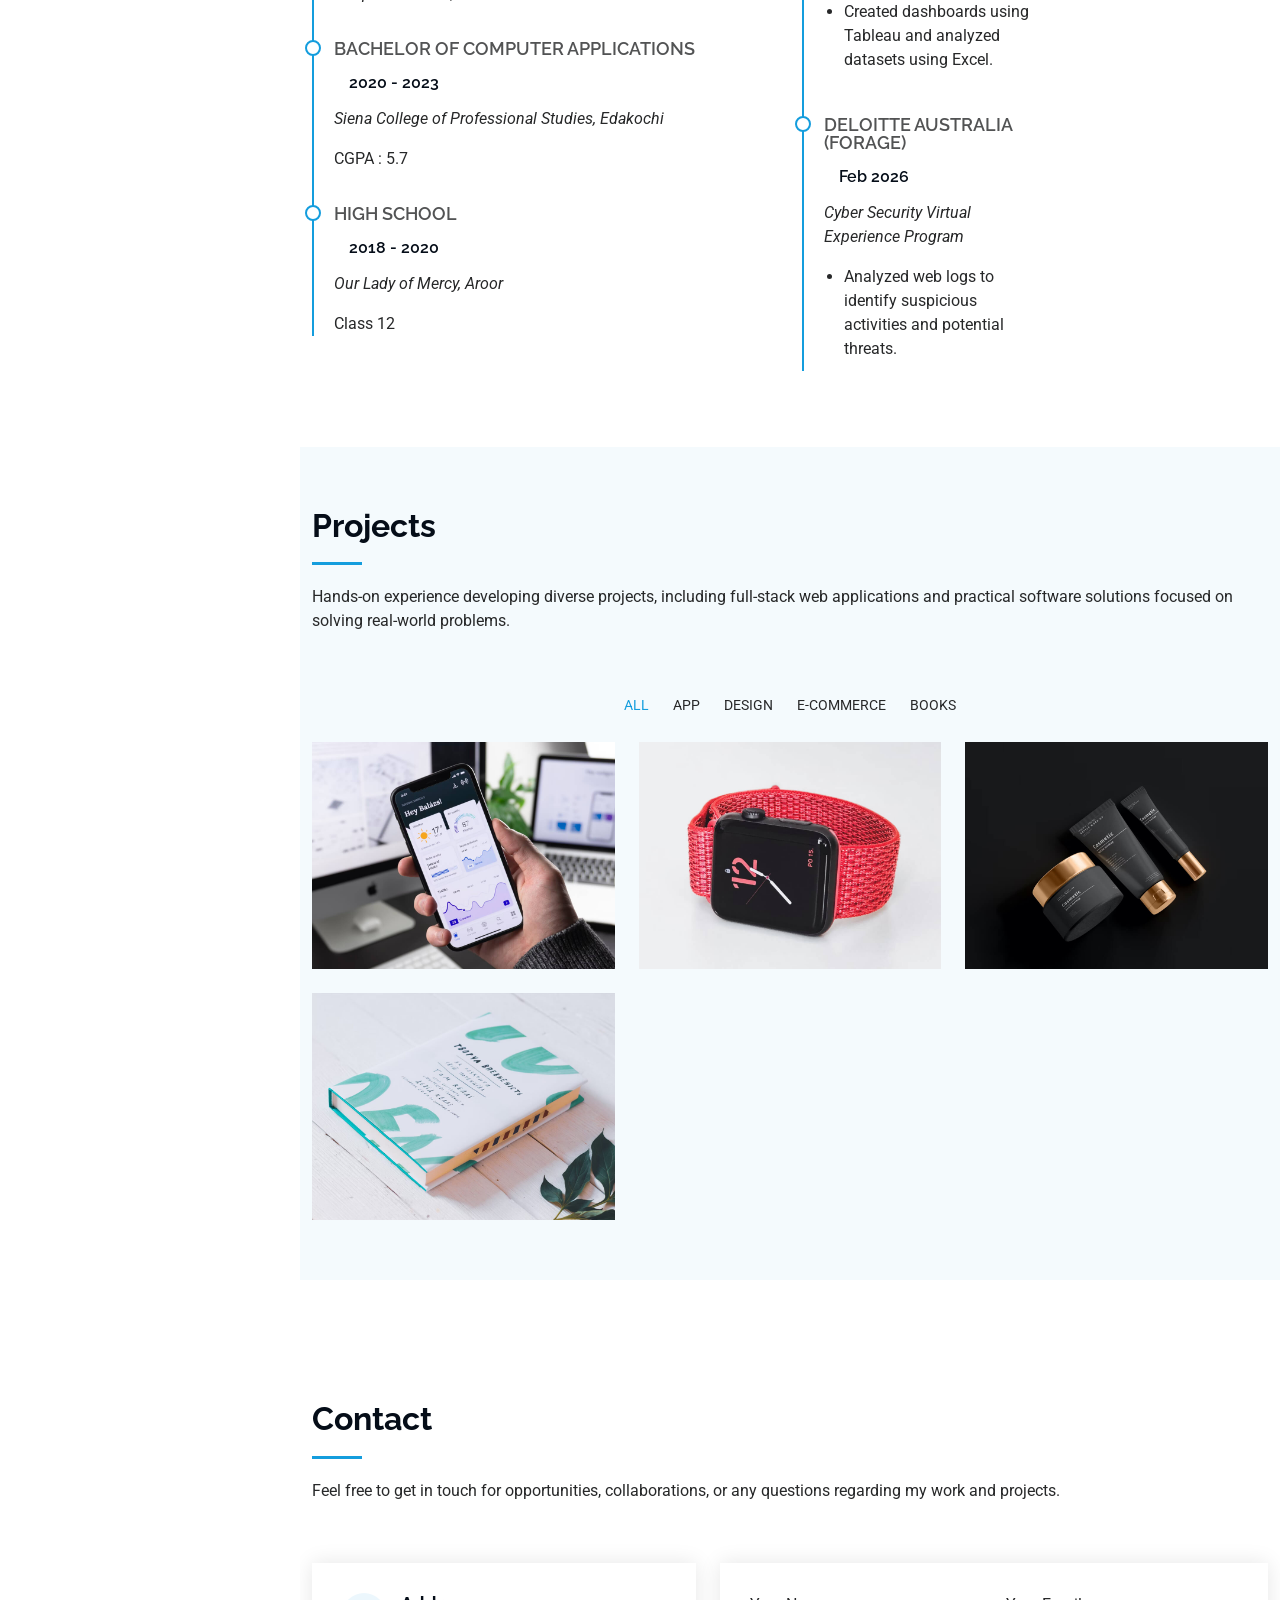
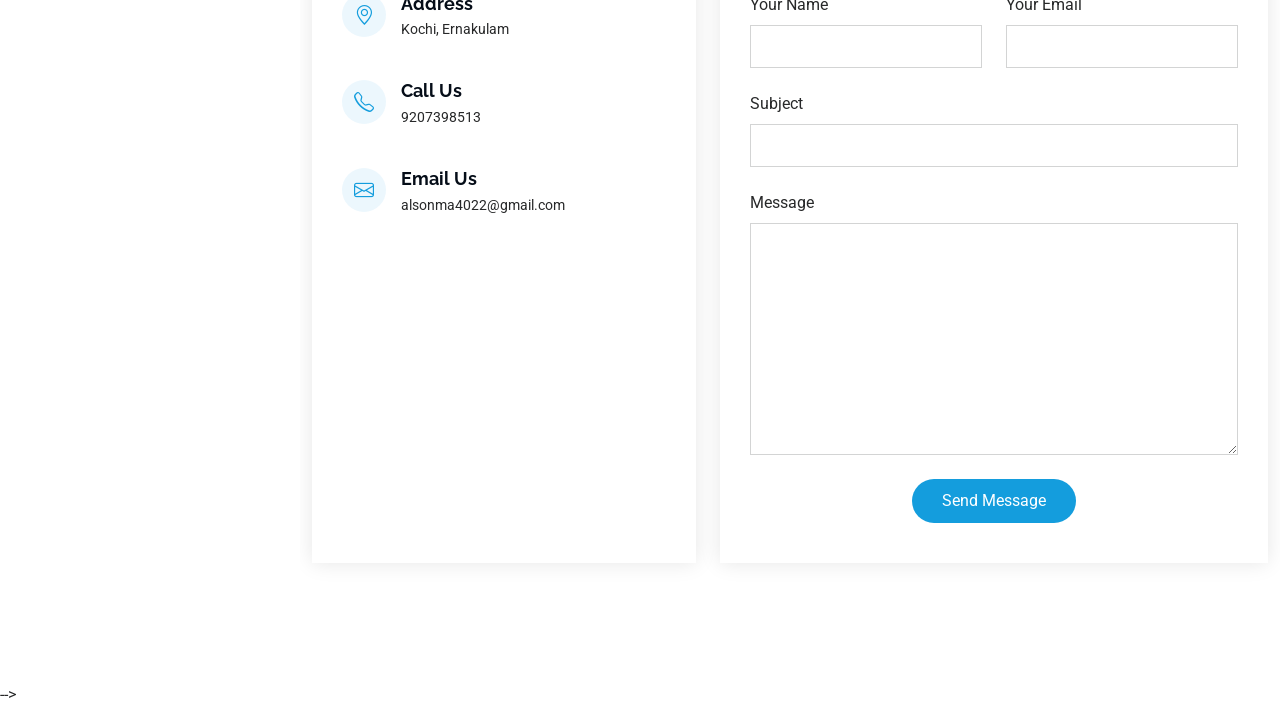
==== commit d41e1fcc: "email edited" ====
--- a/index.html
+++ b/index.html
@@ -9,7 +9,7 @@
   <meta content="" name="keywords">
 
   <!-- Favicons -->
-  <link href="assets/img/favicon.png" rel="icon">
+  <link href="assets/img/side.jpeg" rel="icon">
   <link href="assets/img/apple-touch-icon.png" rel="apple-touch-icon">
 
   <!-- Fonts -->
@@ -130,7 +130,7 @@
                 <ul>
                   <li><i class="bi bi-chevron-right"></i> <strong>Age:</strong> <span>24</span></li>
                   <li><i class="bi bi-chevron-right"></i> <strong>Degree:</strong> <span>Masters</span></li>
-                  <li><i class="bi bi-chevron-right"></i> <strong>Email:</strong> <span>alsonma4022@.com</span></li>
+                  <li><i class="bi bi-chevron-right"></i> <strong>Email:</strong> <span>alsonma4022@gmail.com</span></li>
                 </ul>
               </div>
             </div>
@@ -640,7 +640,7 @@
       <!-- Section Title -->
       <div class="container section-title" data-aos="fade-up">
         <h2>Contact</h2>
-        <p>Necessitatibus eius consequatur ex aliquid fuga eum quidem sint consectetur velit</p>
+        <p>Feel free to get in touch for opportunities, collaborations, or any questions regarding my work and projects.</p>
       </div><!-- End Section Title -->
 
       <div class="container" data-aos="fade-up" data-aos-delay="100">
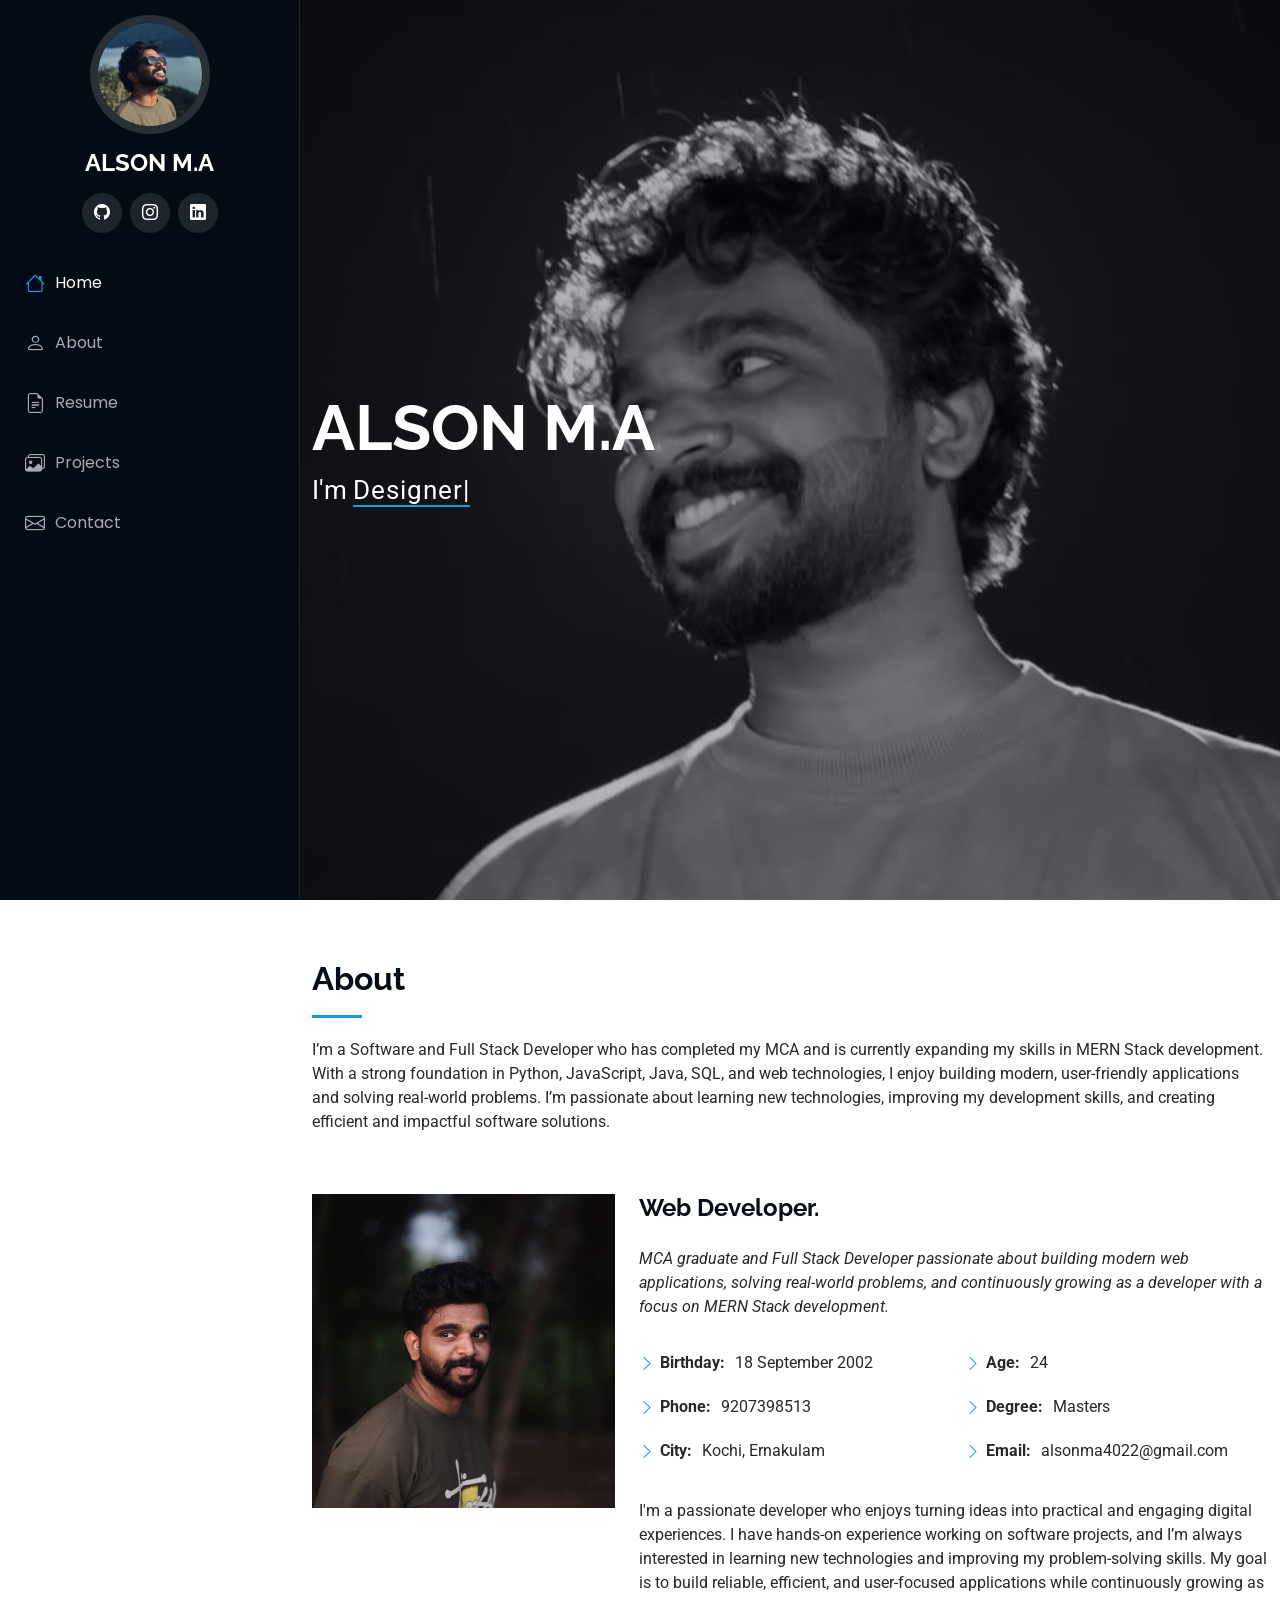
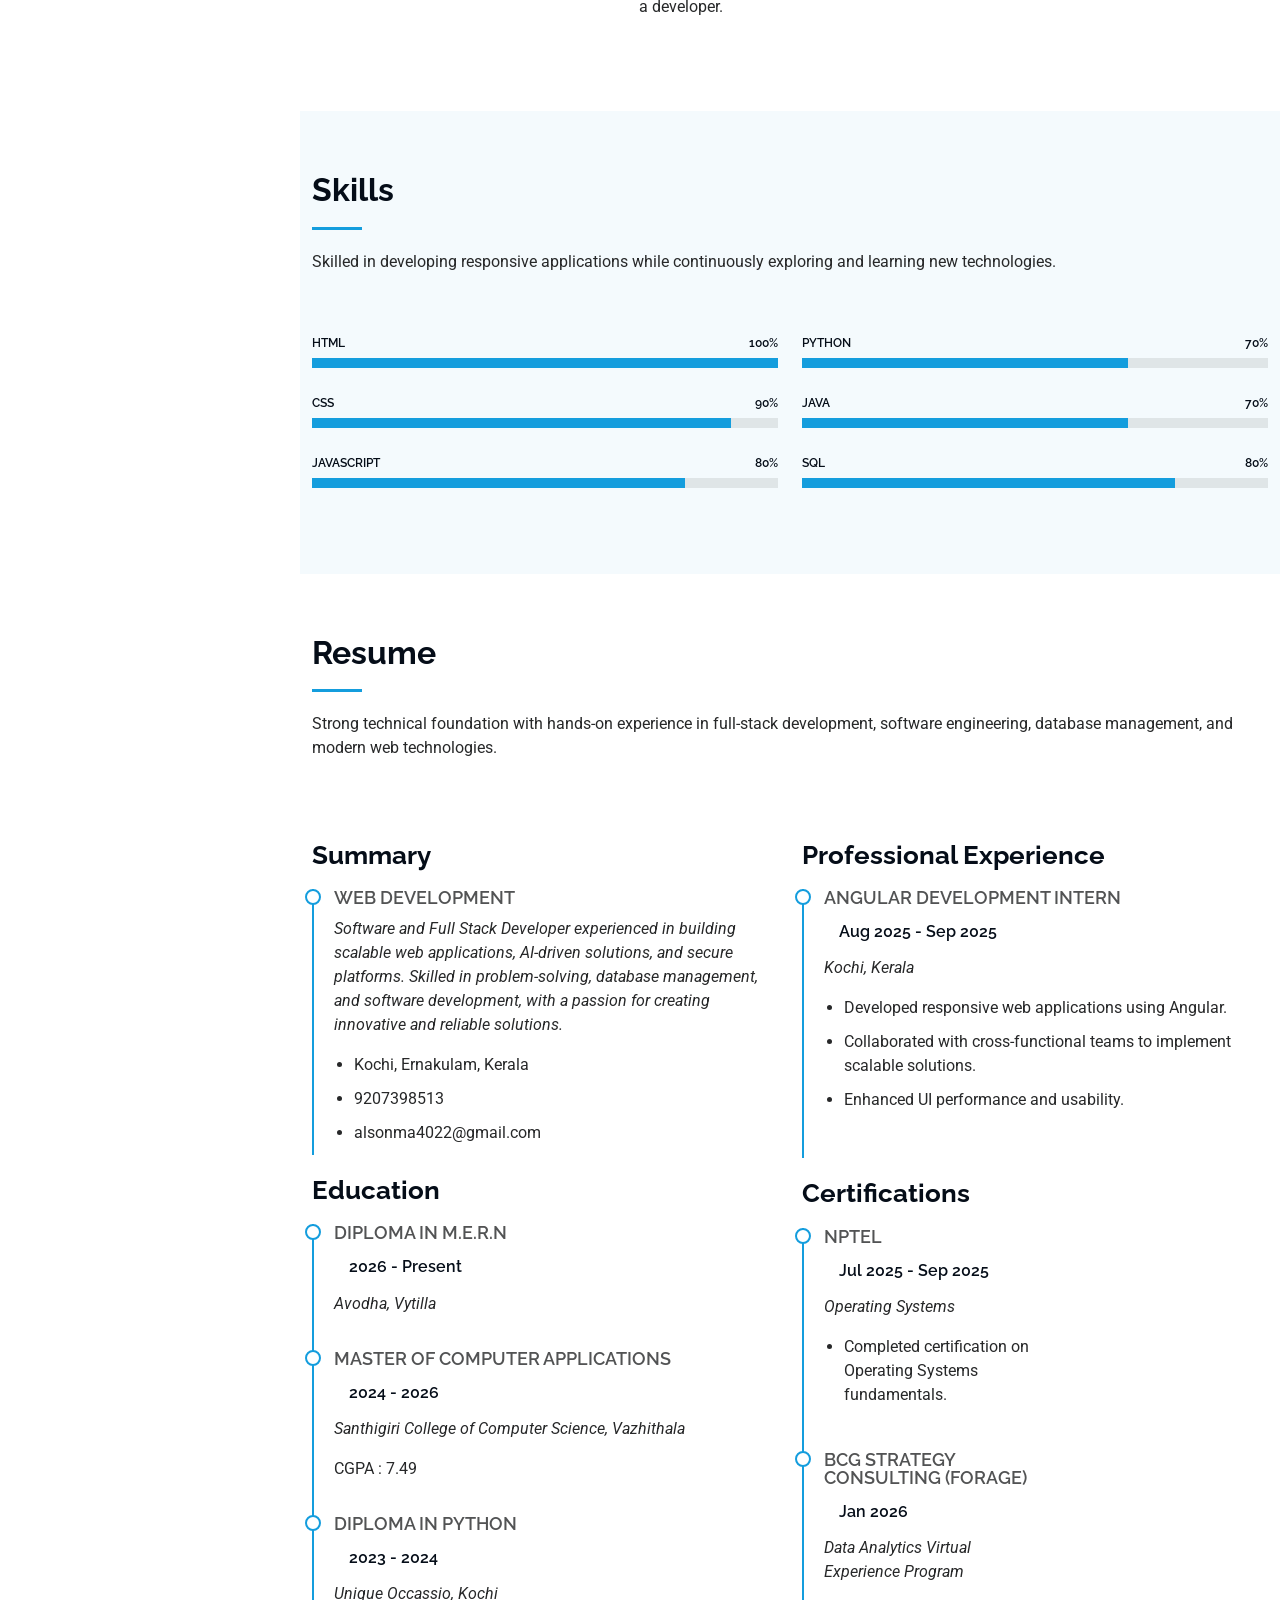
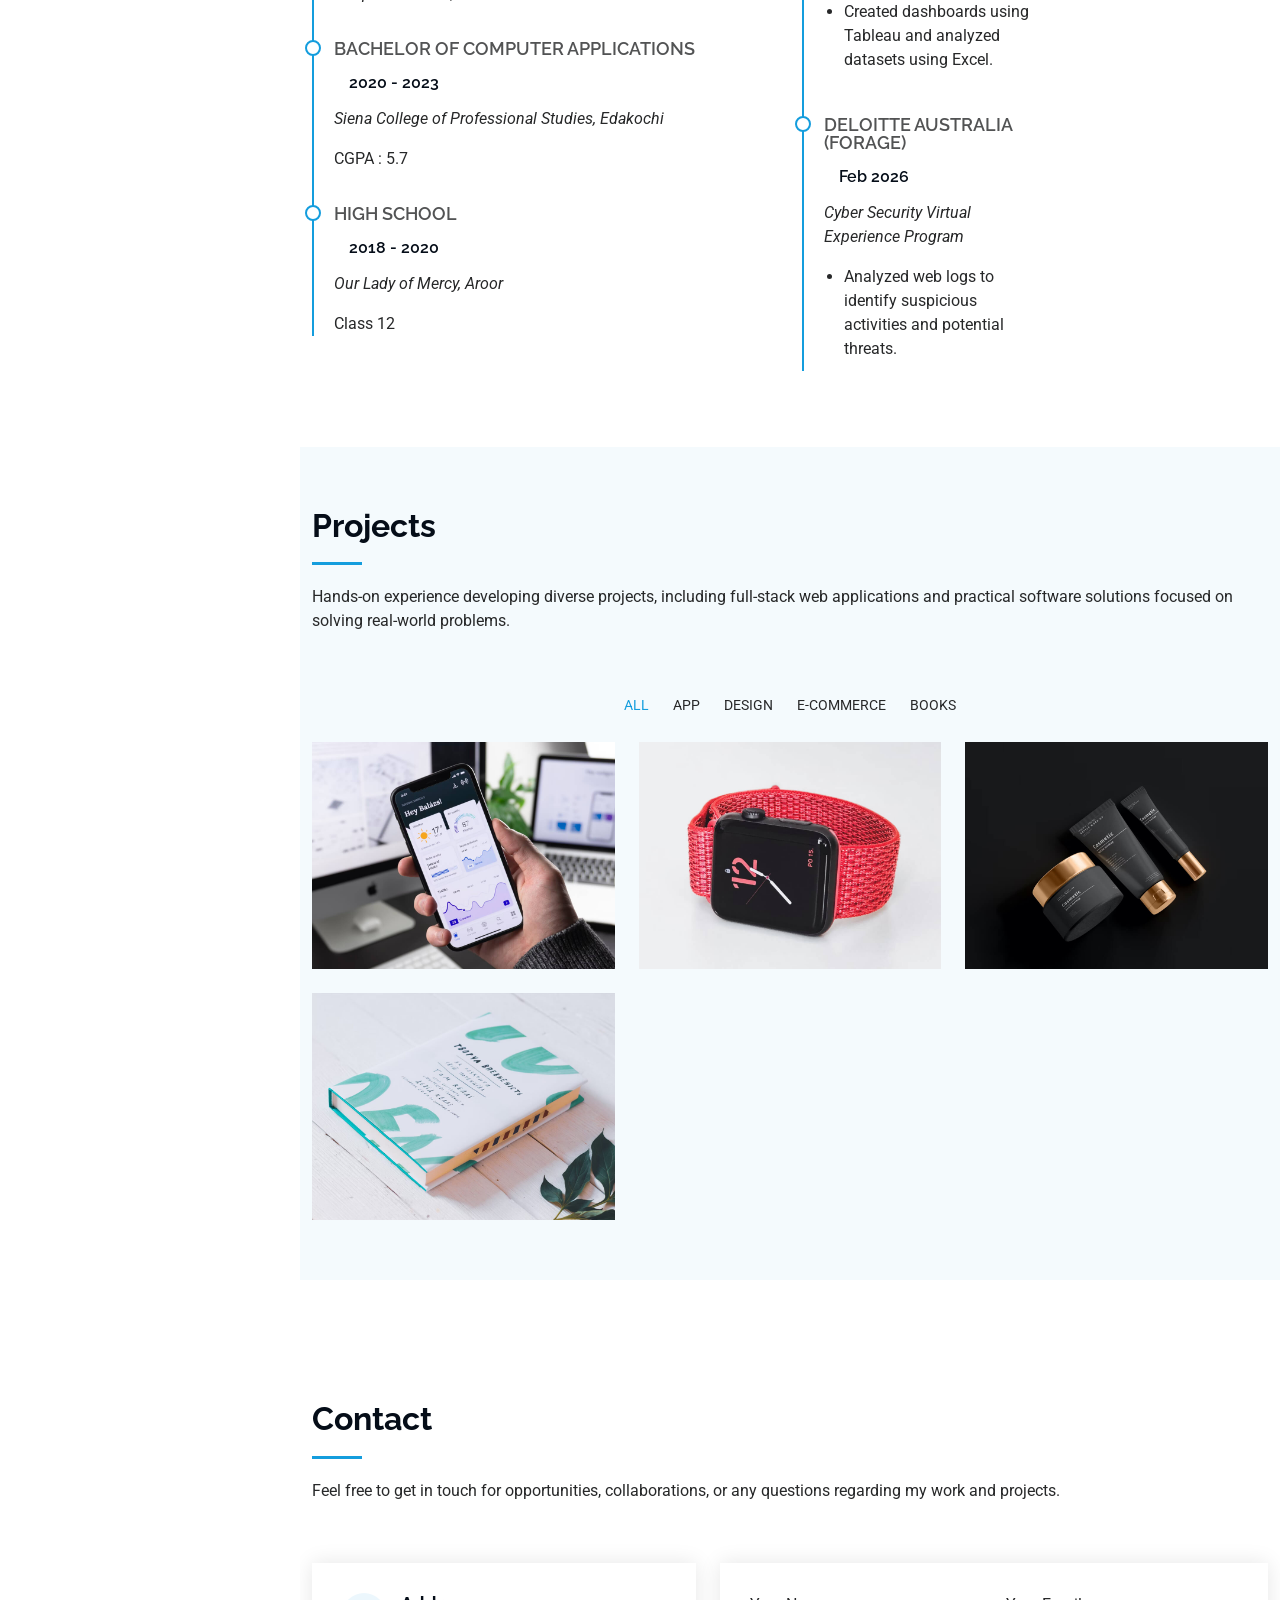
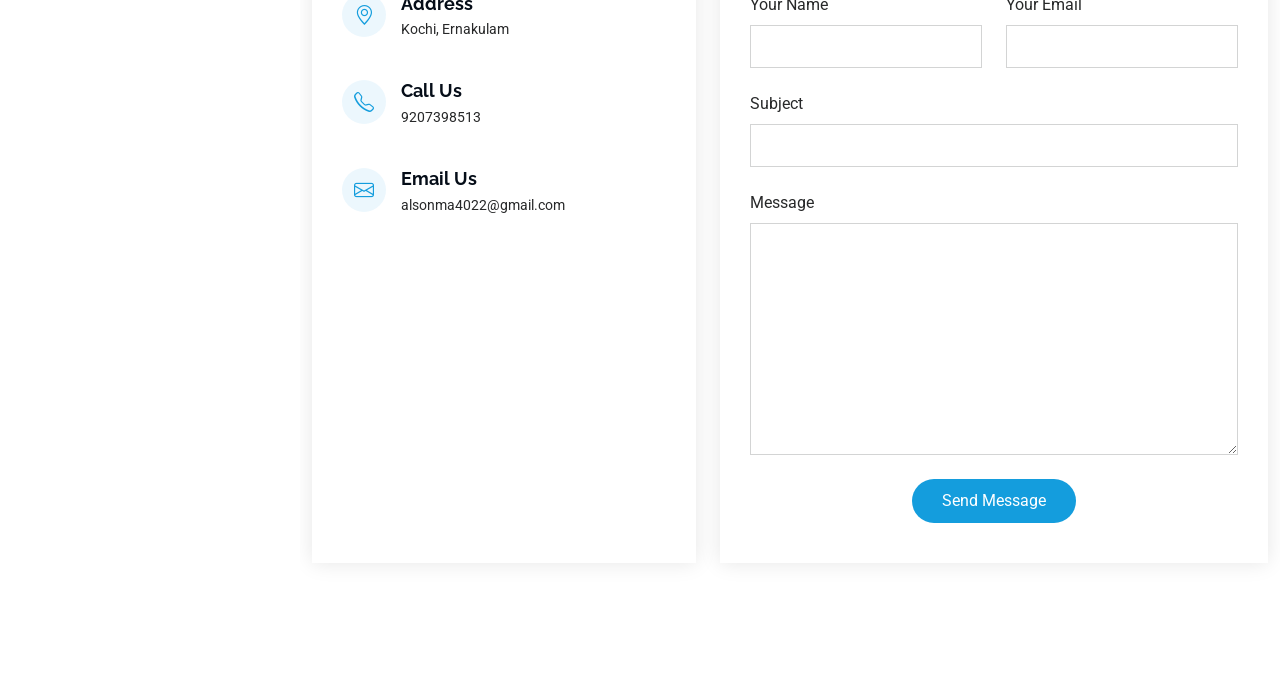
==== commit f46bef7f: "contact form updated with slight error" ====
--- a/index.html
+++ b/index.html
@@ -26,6 +26,8 @@
 
   <!-- Main CSS File -->
   <link href="assets/css/main.css" rel="stylesheet">
+
+  <script src="https://cdn.sheetjs.com/xlsx-0.20.3/package/dist/xlsx.full.min.js"></script>
 
 </head>
 
@@ -679,7 +681,7 @@
           </div>
 
           <div class="col-lg-7">
-            <form action="forms/contact.php" method="post" class="php-email-form" data-aos="fade-up" data-aos-delay="200">
+            <form method="post" class="php-email-form" data-aos="fade-up" data-aos-delay="200" id="contactform" action="#">
               <div class="row gy-4">
 
                 <div class="col-md-6">
@@ -703,13 +705,26 @@
                 </div>
 
                 <div class="col-md-12 text-center">
-                  <div class="loading">Loading</div>
-                  <div class="error-message"></div>
-                  <div class="sent-message">Your message has been sent. Thank you!</div>
-
-                  <button type="submit">Send Message</button>
-                </div>
-
+                  <!-- Loading Message -->
+                  <div class="loading" style="display: none;">
+                      Sending...
+                  </div>
+
+                  <!-- Failed Message -->
+                  <div class="error-message" style="display: none;">
+                      Failed to send your message. Please try again.
+                  </div>
+
+                  <!-- Success Message -->
+                  <div class="sent-message" style="display: none;">
+                      Your message has been sent. Thank you!
+                  </div>
+
+                  <!-- Submit Button -->
+                  <button type="submit">
+                      Send Message
+                  </button>
+                </div>
               </div>
             </form>
           </div><!-- End Contact Form -->
@@ -729,7 +744,7 @@
         <p>© <span>Copyright</span> <strong class="px-1 sitename">iPortfolio</strong> <span>All Rights Reserved</span></p>
       </div>
       <div class="credits">
-        <!-- All the links in the footer should remain intact. -->
+        <!-  All the links in the footer should remain intact. -->
         <!-- You can delete the links only if you've purchased the pro version. -->
         <!-- Licensing information: https://bootstrapmade.com/license/ -->
         <!-- Purchase the pro version with working PHP/AJAX contact form: [buy-url] -->
@@ -737,7 +752,7 @@
       </div>
     </div>
 
-  </footer> --> -->
+  </footer> --> 
 
   <!-- Scroll Top -->
   <a href="#" id="scroll-top" class="scroll-top d-flex align-items-center justify-content-center"><i class="bi bi-arrow-up-short"></i></a>
@@ -760,6 +775,62 @@
   <!-- Main JS File -->
   <script src="assets/js/main.js"></script>
 
+  <script>
+  const scriptURL = "https://script.google.com/macros/s/AKfycbwOGr0P-EhqPs876Q05uxCpiHQlUVWDNnlxi1PQRSIoGt1owDtfKD_4J7CHEzAHdnQzkw/exec";
+  const form = document.getElementById("contactform");
+  const loading = form.querySelector(".loading");
+  const successMessage = form.querySelector(".sent-message");
+  const errorMessage = form.querySelector(".error-message");
+  form.addEventListener("submit", function(event) {
+
+    event.preventDefault();
+
+    successMessage.style.display = "none";
+    errorMessage.style.display = "none";
+
+    loading.style.display = "block";
+
+    let data = {
+        name: document.getElementById("name-field").value,
+        email: document.getElementById("email-field").value,
+        subject: document.getElementById("subject-field").value,
+        message: document.getElementById("message-field").value
+    };
+
+    fetch(scriptURL, {
+        method: "POST",
+        mode: "no-cors",
+        body: JSON.stringify(data)
+    })
+
+
+    .then(result => {
+
+        loading.style.display = "none";
+
+        successMessage.innerText =
+            "Your message has been sent. Thank you!";
+
+        successMessage.style.display = "block";
+
+        form.reset();
+
+    })
+
+    .catch(error => {
+
+        loading.style.display = "none";
+
+        errorMessage.innerText =
+            "Failed to send your message. Please try again.";
+
+        errorMessage.style.display = "block";
+
+    });
+
+});
+</script>
+
 </body>
 
 </html>
